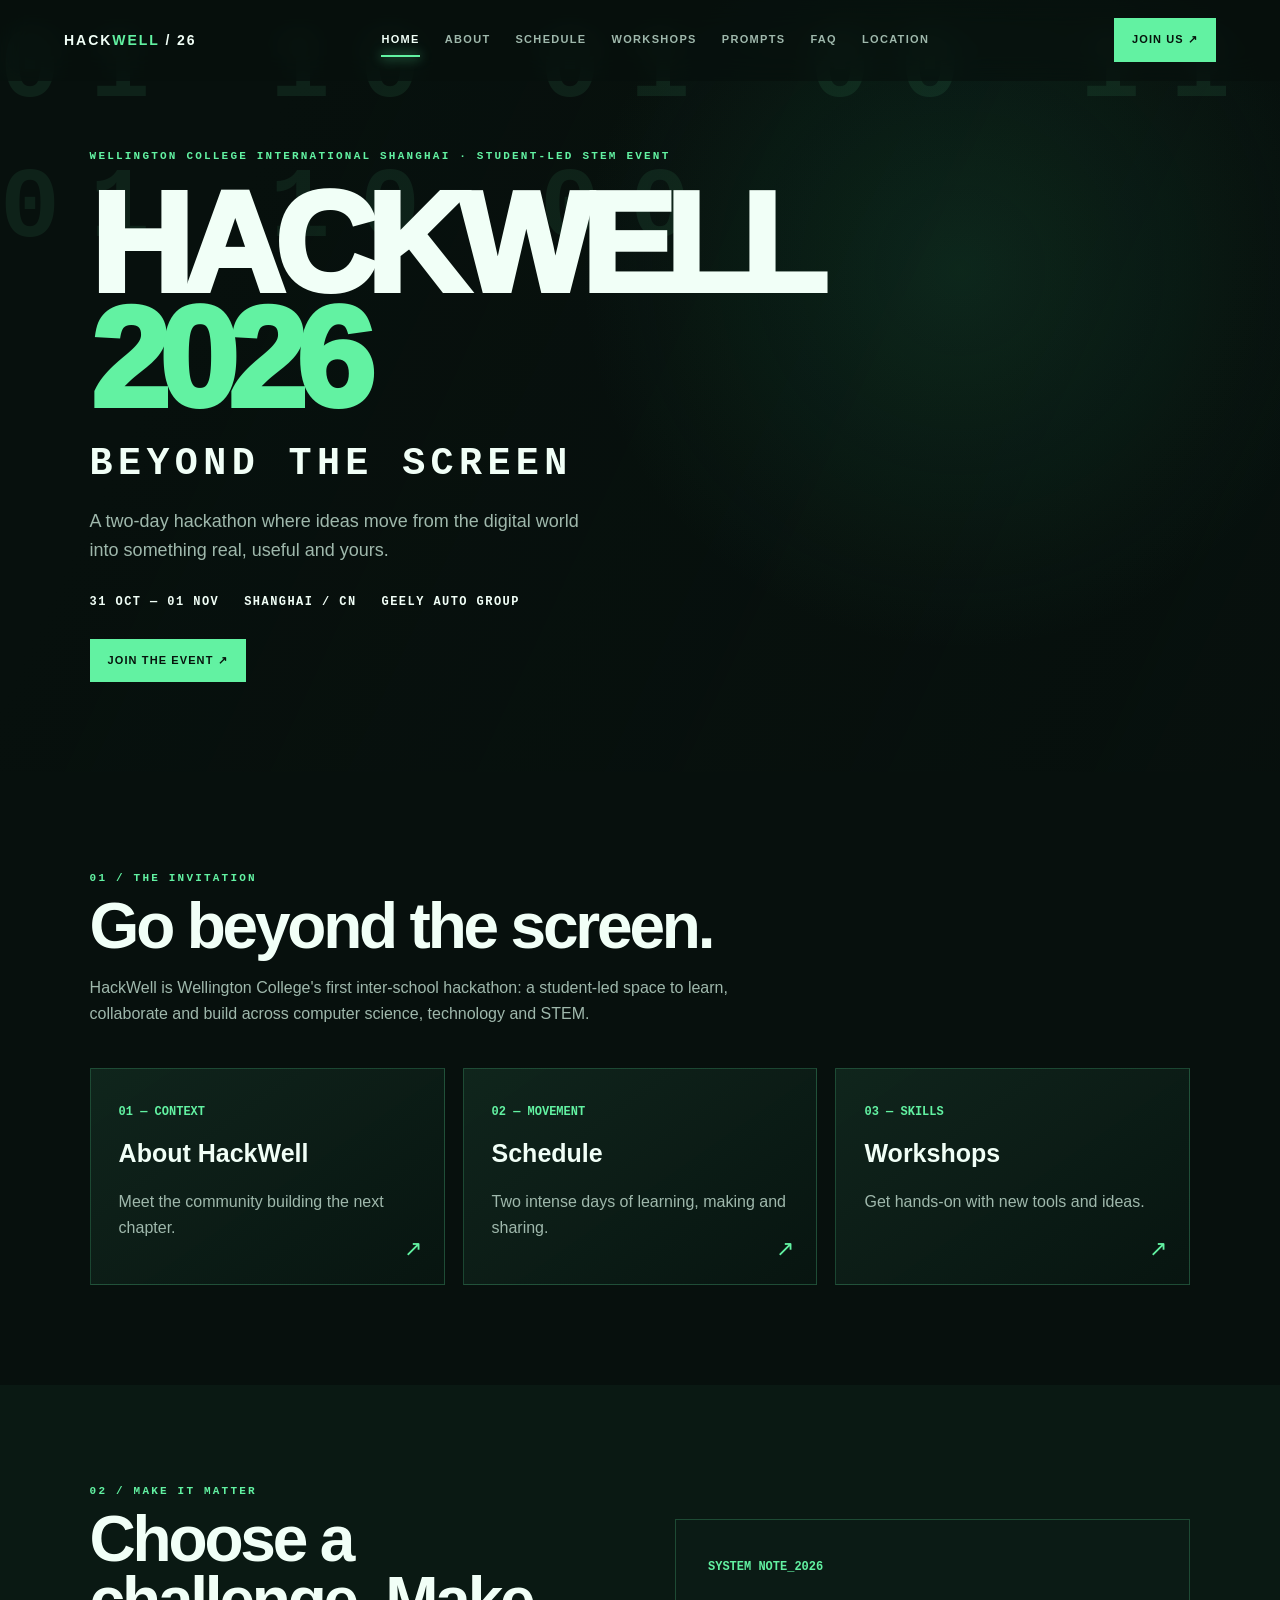
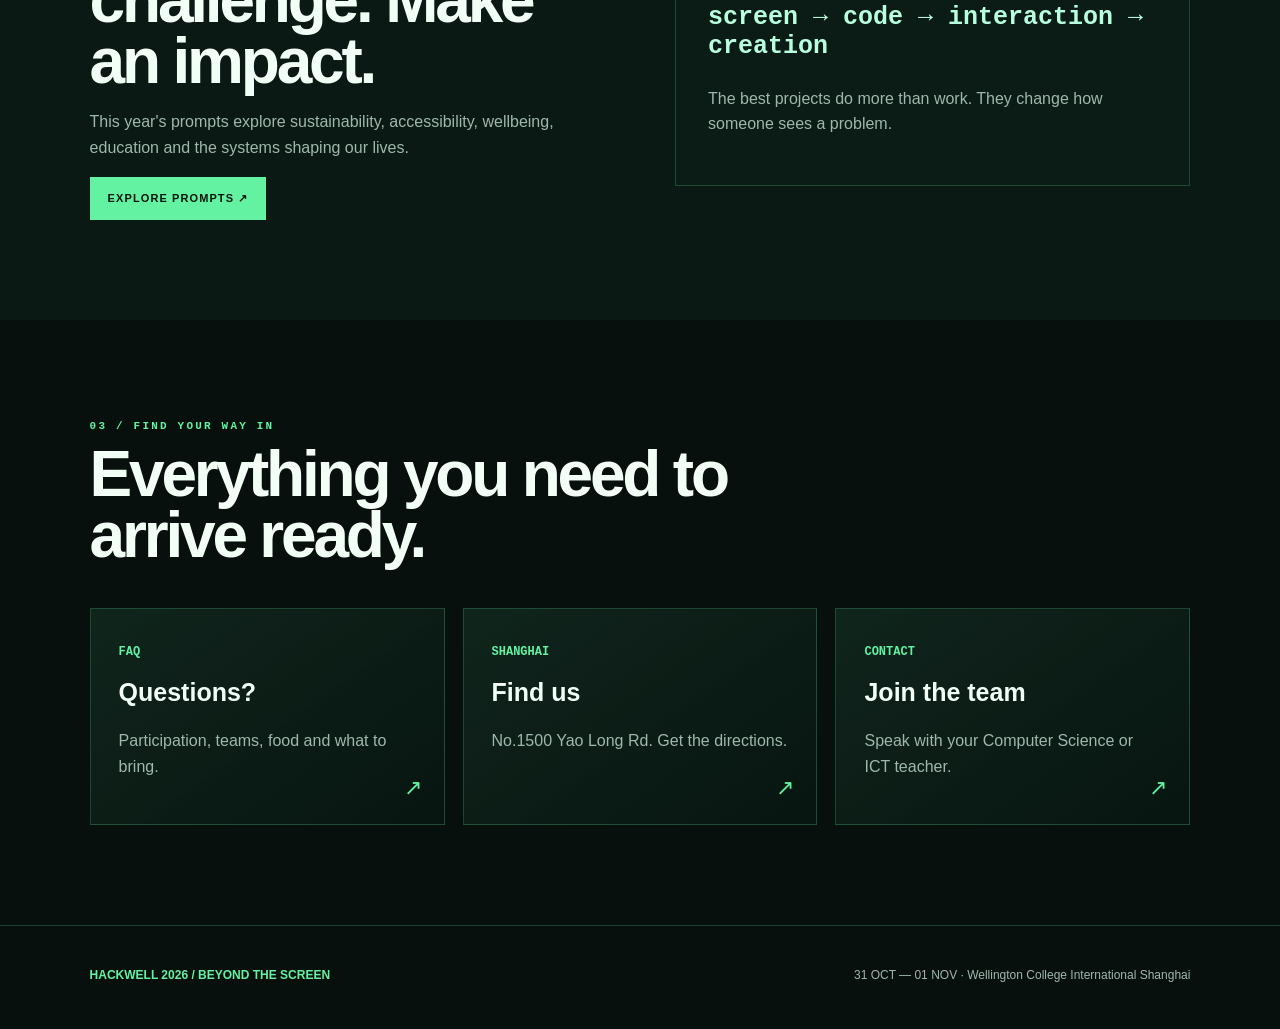
==== index.html @ e631ec97 "Redesign Hackwell 2026 as multi-page event site" ====
<!doctype html><html lang="en"><head><meta charset="utf-8"><meta name="viewport" content="width=device-width,initial-scale=1"><title>Hackwell 2026 — Beyond the Screen</title><link rel="stylesheet" href="css/site.css"></head><body><nav class="site-nav"><a class="brand" href="/">HACK<span>WELL</span> / 26</a><button class="menu-toggle" aria-label="Open navigation" aria-expanded="false">☰</button><div class="nav-links"><a class="active" href="/">HOME</a><a href="/about/">ABOUT</a><a href="/schedule/">SCHEDULE</a><a href="/workshops/">WORKSHOPS</a><a href="/prompts/">PROMPTS</a><a href="/faq/">FAQ</a><a href="/location/">LOCATION</a></div><a class="nav-cta" href="mailto:wellHackteam.wcis@wellingtoncollege.cn">JOIN US ↗</a></nav><main><section class="hero"><div class="hero-content"><div class="eyebrow">Wellington College International Shanghai · Student-led STEM event</div><h1>HACKWELL <span>2026</span></h1><h2>BEYOND THE SCREEN</h2><p>A two-day hackathon where ideas move from the digital world into something real, useful and yours.</p><div class="hero-meta"><span>31 OCT — 01 NOV</span><span>SHANGHAI / CN</span><span>GEELY AUTO GROUP</span></div><a class="button" href="mailto:wellHackteam.wcis@wellingtoncollege.cn">JOIN THE EVENT ↗</a></div></section><section class="section"><div class="section-header"><div class="eyebrow">01 / THE INVITATION</div><h2>Go beyond the screen.</h2><p class="muted">HackWell is Wellington College's first inter-school hackathon: a student-led space to learn, collaborate and build across computer science, technology and STEM.</p></div><div class="grid"><a class="card" href="/about/"><span class="number">01 — CONTEXT</span><h3>About HackWell</h3><p>Meet the community building the next chapter.</p></a><a class="card" href="/schedule/"><span class="number">02 — MOVEMENT</span><h3>Schedule</h3><p>Two intense days of learning, making and sharing.</p></a><a class="card" href="/workshops/"><span class="number">03 — SKILLS</span><h3>Workshops</h3><p>Get hands-on with new tools and ideas.</p></a></div></section><section class="section" style="background:#0a1913"><div class="split"><div><div class="eyebrow">02 / MAKE IT MATTER</div><h2>Choose a challenge. Make an impact.</h2><p class="muted">This year's prompts explore sustainability, accessibility, wellbeing, education and the systems shaping our lives.</p><a class="button" href="/prompts/">EXPLORE PROMPTS ↗</a></div><div class="panel"><span class="number">SYSTEM NOTE_2026</span><p style="font:700 25px monospace;color:var(--mint)">screen → code → interaction → creation</p><p class="muted">The best projects do more than work. They change how someone sees a problem.</p></div></div></section><section class="section"><div class="section-header"><div class="eyebrow">03 / FIND YOUR WAY IN</div><h2>Everything you need to arrive ready.</h2></div><div class="grid"><a class="card" href="/faq/"><span class="number">FAQ</span><h3>Questions?</h3><p>Participation, teams, food and what to bring.</p></a><a class="card" href="/location/"><span class="number">SHANGHAI</span><h3>Find us</h3><p>No.1500 Yao Long Rd. Get the directions.</p></a><a class="card" href="mailto:wellHackteam.wcis@wellingtoncollege.cn"><span class="number">CONTACT</span><h3>Join the team</h3><p>Speak with your Computer Science or ICT teacher.</p></a></div></section></main><footer class="footer"><strong>HACKWELL 2026 / BEYOND THE SCREEN</strong><span>31 OCT — 01 NOV · <a href="https://shanghai.wellingtoncollege.cn/">Wellington College International Shanghai</a></span></footer><script src="script.js"></script></body></html>
---- css/site.css ----
:root{--bg:#07100d;--panel:#0c1c16;--panel2:#10271e;--green:#62f2a2;--mint:#b8ffe0;--muted:#9fb8ac;--line:rgba(98,242,162,.22);--white:#f1fff7}*{box-sizing:border-box}html{scroll-behavior:smooth}body{margin:0;background:var(--bg);color:var(--white);font-family:Inter,Arial,sans-serif;line-height:1.6}a{color:inherit;text-decoration:none}.site-nav{position:fixed;z-index:10;top:0;width:100%;padding:18px 5vw;display:flex;align-items:center;justify-content:space-between;background:rgba(7,16,13,.65);backdrop-filter:blur(14px);border-bottom:1px solid transparent;transition:.3s}.site-nav.scrolled{background:rgba(7,16,13,.94);border-color:var(--line)}.brand{font-weight:900;letter-spacing:.14em;font-size:14px}.brand span{color:var(--green)}.nav-links{display:flex;gap:25px;align-items:center;font-size:11px;letter-spacing:.12em;font-weight:700}.nav-links a{color:var(--muted);position:relative}.nav-links a:after{content:'';position:absolute;left:0;bottom:-8px;width:0;height:2px;background:var(--green);box-shadow:0 0 12px var(--green);transition:.25s}.nav-links a:hover,.nav-links a.active{color:var(--white)}.nav-links a:hover:after,.nav-links a.active:after{width:100%}.nav-cta,.button{display:inline-flex;align-items:center;gap:10px;background:var(--green);color:#06130c;padding:13px 18px;border:0;font-weight:900;letter-spacing:.1em;font-size:11px;cursor:pointer;transition:.25s}.nav-cta:hover,.button:hover{transform:translateY(-3px);box-shadow:0 10px 30px rgba(98,242,162,.25)}.menu-toggle{display:none;background:none;border:0;color:var(--green);font-size:25px}.hero,.page-hero{min-height:78vh;display:flex;align-items:center;padding:150px 7vw 90px;position:relative;overflow:hidden;background:radial-gradient(circle at 75% 35%,rgba(34,128,84,.2),transparent 35%),linear-gradient(115deg,#07100d 20%,rgba(7,16,13,.6)),url('../img/cool2.jpg') center/cover}.hero:before,.page-hero:before{content:'01 10 01 00 11 01 10 00';position:absolute;inset:0;opacity:.08;color:var(--green);font:700 100px/1.4 monospace;letter-spacing:.3em;word-break:break-all;animation:drift 20s linear infinite}@keyframes drift{to{transform:translateY(-120px)}}.hero-content,.page-hero-content{position:relative;max-width:900px}.eyebrow{color:var(--green);font:700 11px monospace;letter-spacing:.2em;text-transform:uppercase}.hero h1,.page-hero h1{font-size:clamp(4rem,11vw,9.5rem);line-height:.82;margin:25px 0;font-weight:950;letter-spacing:-.07em}.hero h1 span,.page-hero h1 span{color:var(--green);display:block}.hero h2{font:700 clamp(1.4rem,3vw,2.8rem)/1.1 monospace;letter-spacing:.14em;margin:0 0 22px}.hero p{max-width:520px;color:var(--muted);font-size:18px}.hero-meta{display:flex;gap:25px;flex-wrap:wrap;margin:30px 0;font:700 12px monospace;letter-spacing:.12em}.section{padding:100px 7vw}.section-header{max-width:700px;margin-bottom:42px}.section h2{font-size:clamp(2.3rem,5vw,5rem);line-height:.95;margin:12px 0 18px;letter-spacing:-.05em}.muted{color:var(--muted)}.grid{display:grid;grid-template-columns:repeat(3,1fr);gap:18px}.card{background:linear-gradient(145deg,rgba(16,39,30,.9),rgba(8,21,16,.95));border:1px solid var(--line);padding:28px;min-height:210px;position:relative;overflow:hidden;transition:.3s}.card:hover{transform:translateY(-6px);border-color:var(--green);box-shadow:0 12px 40px rgba(0,0,0,.3)}.card:after{content:'↗';position:absolute;right:22px;bottom:18px;color:var(--green);font-size:22px}.card h3{margin:10px 0;font-size:25px}.card p{color:var(--muted)}.number{color:var(--green);font:700 12px monospace}.split{display:grid;grid-template-columns:1fr 1fr;gap:70px;align-items:center}.panel{border:1px solid var(--line);background:rgba(12,28,22,.8);padding:32px}.timeline{border-left:1px solid var(--green);padding-left:28px}.event{position:relative;padding:10px 0 25px}.event:before{content:'';position:absolute;left:-35px;top:17px;width:11px;height:11px;border:2px solid var(--green);background:var(--bg);border-radius:50%;box-shadow:0 0 16px var(--green)}.event time{color:var(--green);font:700 12px monospace}.event h3{margin:5px 0}.table-wrap{overflow:auto}.data-table{width:100%;border-collapse:collapse;min-width:650px}.data-table th,.data-table td{text-align:left;padding:15px;border-bottom:1px solid var(--line)}.data-table th{color:var(--green);font:700 11px monospace;letter-spacing:.1em}.accordion{border-top:1px solid var(--line)}details{padding:20px 0;border-bottom:1px solid var(--line)}summary{cursor:pointer;font-weight:800;font-size:18px;display:flex;justify-content:space-between}summary:after{content:'+';color:var(--green);font-size:25px}details[open] summary:after{content:'−'}details p{color:var(--muted);max-width:720px}.footer{padding:40px 7vw;border-top:1px solid var(--line);display:flex;justify-content:space-between;gap:20px;color:var(--muted);font-size:12px}.footer strong{color:var(--green)}@media(max-width:800px){.nav-cta{display:none}.menu-toggle{display:block}.nav-links{display:none;position:absolute;top:67px;left:0;right:0;padding:25px;flex-direction:column;align-items:flex-start;background:rgba(7,16,13,.98);border-bottom:1px solid var(--line)}.nav-links.open{display:flex}.grid,.split{grid-template-columns:1fr;gap:16px}.hero,.page-hero{min-height:85vh;padding:130px 7vw 70px}.hero h1,.page-hero h1{font-size:clamp(4rem,20vw,7rem)}.section{padding:70px 7vw}.footer{flex-direction:column}}
@media(prefers-reduced-motion:reduce){*,*:before,*:after{animation:none!important;transition:none!important;scroll-behavior:auto!important}}
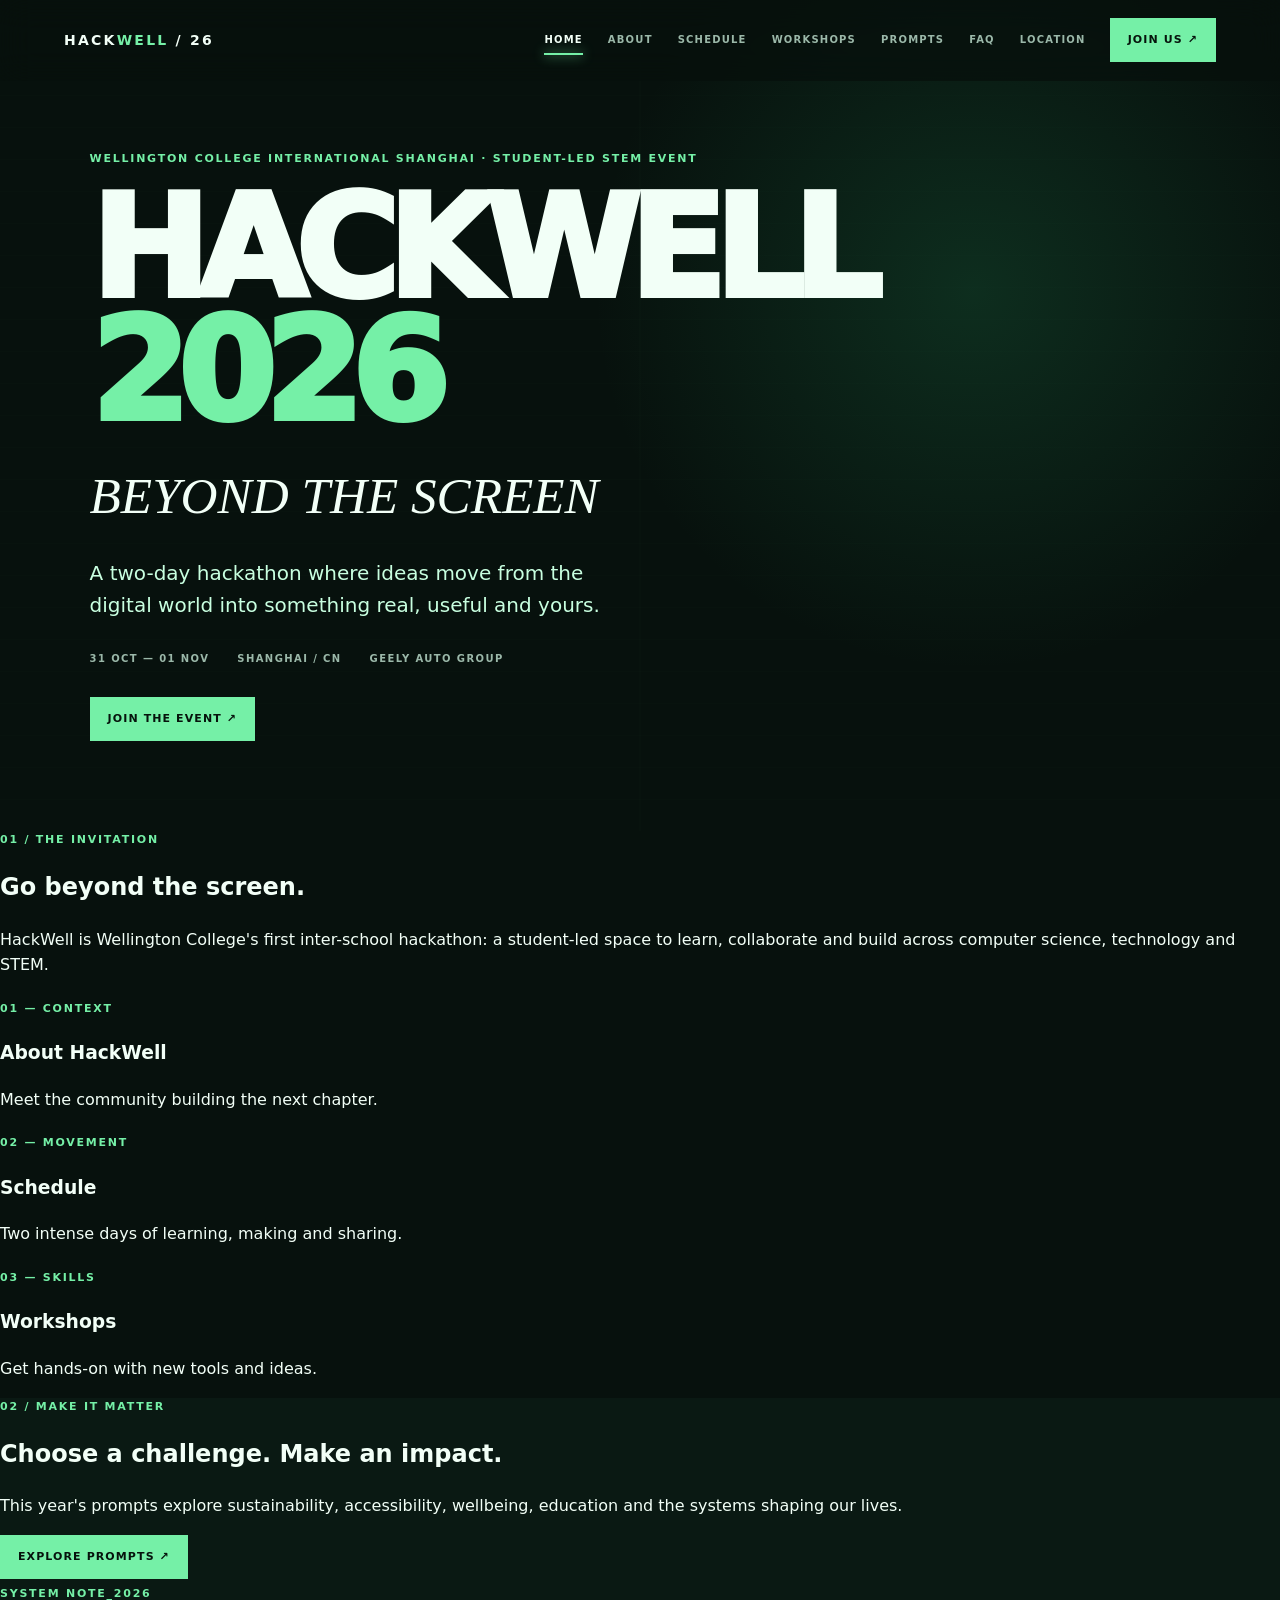
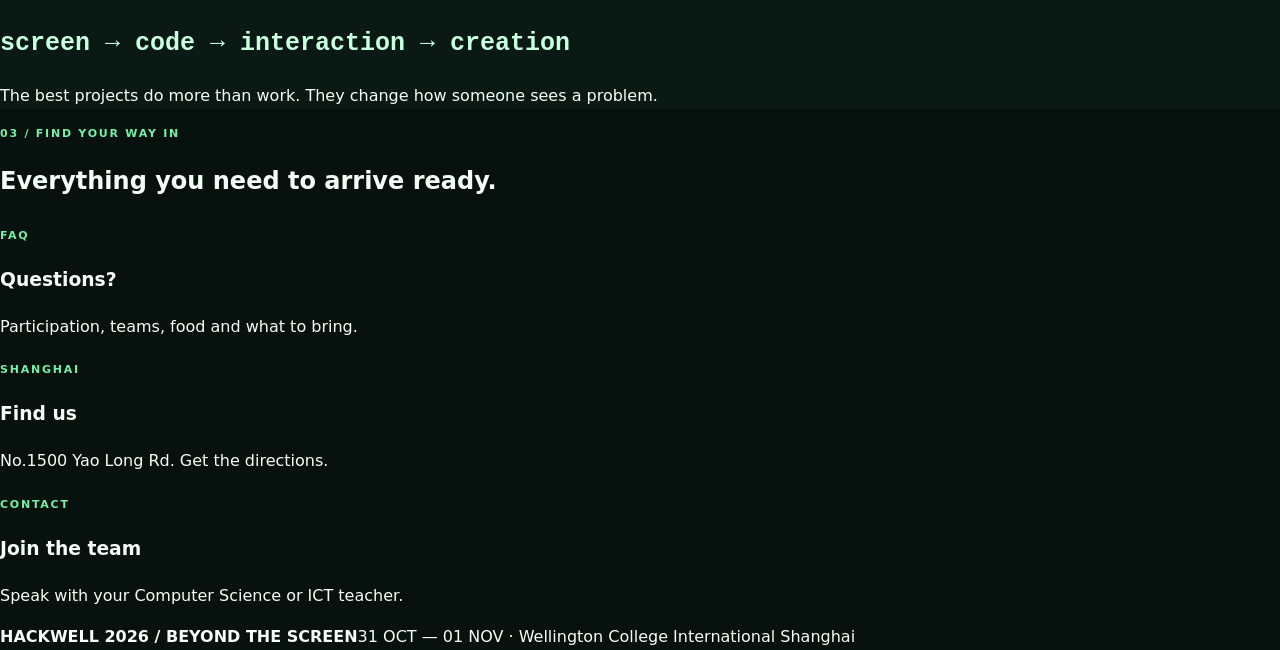
==== commit f866d6e8: "Fix GitHub Pages routes and schedule" ====
--- a/index.html
+++ b/index.html
@@ -1 +1 @@
-<!doctype html><html lang="en"><head><meta charset="utf-8"><meta name="viewport" content="width=device-width,initial-scale=1"><title>Hackwell 2026 — Beyond the Screen</title><link rel="stylesheet" href="css/site.css"></head><body><nav class="site-nav"><a class="brand" href="/">HACK<span>WELL</span> / 26</a><button class="menu-toggle" aria-label="Open navigation" aria-expanded="false">☰</button><div class="nav-links"><a class="active" href="/">HOME</a><a href="/about/">ABOUT</a><a href="/schedule/">SCHEDULE</a><a href="/workshops/">WORKSHOPS</a><a href="/prompts/">PROMPTS</a><a href="/faq/">FAQ</a><a href="/location/">LOCATION</a></div><a class="nav-cta" href="mailto:wellHackteam.wcis@wellingtoncollege.cn">JOIN US ↗</a></nav><main><section class="hero"><div class="hero-content"><div class="eyebrow">Wellington College International Shanghai · Student-led STEM event</div><h1>HACKWELL <span>2026</span></h1><h2>BEYOND THE SCREEN</h2><p>A two-day hackathon where ideas move from the digital world into something real, useful and yours.</p><div class="hero-meta"><span>31 OCT — 01 NOV</span><span>SHANGHAI / CN</span><span>GEELY AUTO GROUP</span></div><a class="button" href="mailto:wellHackteam.wcis@wellingtoncollege.cn">JOIN THE EVENT ↗</a></div></section><section class="section"><div class="section-header"><div class="eyebrow">01 / THE INVITATION</div><h2>Go beyond the screen.</h2><p class="muted">HackWell is Wellington College's first inter-school hackathon: a student-led space to learn, collaborate and build across computer science, technology and STEM.</p></div><div class="grid"><a class="card" href="/about/"><span class="number">01 — CONTEXT</span><h3>About HackWell</h3><p>Meet the community building the next chapter.</p></a><a class="card" href="/schedule/"><span class="number">02 — MOVEMENT</span><h3>Schedule</h3><p>Two intense days of learning, making and sharing.</p></a><a class="card" href="/workshops/"><span class="number">03 — SKILLS</span><h3>Workshops</h3><p>Get hands-on with new tools and ideas.</p></a></div></section><section class="section" style="background:#0a1913"><div class="split"><div><div class="eyebrow">02 / MAKE IT MATTER</div><h2>Choose a challenge. Make an impact.</h2><p class="muted">This year's prompts explore sustainability, accessibility, wellbeing, education and the systems shaping our lives.</p><a class="button" href="/prompts/">EXPLORE PROMPTS ↗</a></div><div class="panel"><span class="number">SYSTEM NOTE_2026</span><p style="font:700 25px monospace;color:var(--mint)">screen → code → interaction → creation</p><p class="muted">The best projects do more than work. They change how someone sees a problem.</p></div></div></section><section class="section"><div class="section-header"><div class="eyebrow">03 / FIND YOUR WAY IN</div><h2>Everything you need to arrive ready.</h2></div><div class="grid"><a class="card" href="/faq/"><span class="number">FAQ</span><h3>Questions?</h3><p>Participation, teams, food and what to bring.</p></a><a class="card" href="/location/"><span class="number">SHANGHAI</span><h3>Find us</h3><p>No.1500 Yao Long Rd. Get the directions.</p></a><a class="card" href="mailto:wellHackteam.wcis@wellingtoncollege.cn"><span class="number">CONTACT</span><h3>Join the team</h3><p>Speak with your Computer Science or ICT teacher.</p></a></div></section></main><footer class="footer"><strong>HACKWELL 2026 / BEYOND THE SCREEN</strong><span>31 OCT — 01 NOV · <a href="https://shanghai.wellingtoncollege.cn/">Wellington College International Shanghai</a></span></footer><script src="script.js"></script></body></html>
+<!doctype html><html lang="en"><head><meta charset="utf-8"><meta name="viewport" content="width=device-width,initial-scale=1"><title>Hackwell 2026 — Beyond the Screen</title><link rel="stylesheet" href="css/site.css"><script src="script.js" defer></script></head><body><nav class="site-nav"><a class="brand" href="./">HACK<span>WELL</span> / 26</a><button class="menu-toggle" aria-label="Open navigation" aria-expanded="false">☰</button><div class="nav-links"><a class="active" href="./">HOME</a><a href="/about/">ABOUT</a><a href="/schedule/">SCHEDULE</a><a href="/workshops/">WORKSHOPS</a><a href="/prompts/">PROMPTS</a><a href="/faq/">FAQ</a><a href="/location/">LOCATION</a></div><a class="nav-cta" href="mailto:wellHackteam.wcis@wellingtoncollege.cn">JOIN US ↗</a></nav><main><section class="hero"><div class="hero-content"><div class="eyebrow">Wellington College International Shanghai · Student-led STEM event</div><h1>HACKWELL <span>2026</span></h1><h2>BEYOND THE SCREEN</h2><p>A two-day hackathon where ideas move from the digital world into something real, useful and yours.</p><div class="hero-meta"><span>31 OCT — 01 NOV</span><span>SHANGHAI / CN</span><span>GEELY AUTO GROUP</span></div><a class="button" href="mailto:wellHackteam.wcis@wellingtoncollege.cn">JOIN THE EVENT ↗</a></div></section><section class="section"><div class="section-header"><div class="eyebrow">01 / THE INVITATION</div><h2>Go beyond the screen.</h2><p class="muted">HackWell is Wellington College's first inter-school hackathon: a student-led space to learn, collaborate and build across computer science, technology and STEM.</p></div><div class="grid"><a class="card" href="/about/"><span class="number">01 — CONTEXT</span><h3>About HackWell</h3><p>Meet the community building the next chapter.</p></a><a class="card" href="/schedule/"><span class="number">02 — MOVEMENT</span><h3>Schedule</h3><p>Two intense days of learning, making and sharing.</p></a><a class="card" href="/workshops/"><span class="number">03 — SKILLS</span><h3>Workshops</h3><p>Get hands-on with new tools and ideas.</p></a></div></section><section class="section" style="background:#0a1913"><div class="split"><div><div class="eyebrow">02 / MAKE IT MATTER</div><h2>Choose a challenge. Make an impact.</h2><p class="muted">This year's prompts explore sustainability, accessibility, wellbeing, education and the systems shaping our lives.</p><a class="button" href="/prompts/">EXPLORE PROMPTS ↗</a></div><div class="panel"><span class="number">SYSTEM NOTE_2026</span><p style="font:700 25px monospace;color:var(--mint)">screen → code → interaction → creation</p><p class="muted">The best projects do more than work. They change how someone sees a problem.</p></div></div></section><section class="section"><div class="section-header"><div class="eyebrow">03 / FIND YOUR WAY IN</div><h2>Everything you need to arrive ready.</h2></div><div class="grid"><a class="card" href="/faq/"><span class="number">FAQ</span><h3>Questions?</h3><p>Participation, teams, food and what to bring.</p></a><a class="card" href="/location/"><span class="number">SHANGHAI</span><h3>Find us</h3><p>No.1500 Yao Long Rd. Get the directions.</p></a><a class="card" href="mailto:wellHackteam.wcis@wellingtoncollege.cn"><span class="number">CONTACT</span><h3>Join the team</h3><p>Speak with your Computer Science or ICT teacher.</p></a></div></section></main><footer class="footer"><strong>HACKWELL 2026 / BEYOND THE SCREEN</strong><span>31 OCT — 01 NOV · <a href="https://shanghai.wellingtoncollege.cn/">Wellington College International Shanghai</a></span></footer><script src="script.js"></script></body></html>
--- a/css/site.css
+++ b/css/site.css
@@ -1,2 +1 @@
-:root{--bg:#07100d;--panel:#0c1c16;--panel2:#10271e;--green:#62f2a2;--mint:#b8ffe0;--muted:#9fb8ac;--line:rgba(98,242,162,.22);--white:#f1fff7}*{box-sizing:border-box}html{scroll-behavior:smooth}body{margin:0;background:var(--bg);color:var(--white);font-family:Inter,Arial,sans-serif;line-height:1.6}a{color:inherit;text-decoration:none}.site-nav{position:fixed;z-index:10;top:0;width:100%;padding:18px 5vw;display:flex;align-items:center;justify-content:space-between;background:rgba(7,16,13,.65);backdrop-filter:blur(14px);border-bottom:1px solid transparent;transition:.3s}.site-nav.scrolled{background:rgba(7,16,13,.94);border-color:var(--line)}.brand{font-weight:900;letter-spacing:.14em;font-size:14px}.brand span{color:var(--green)}.nav-links{display:flex;gap:25px;align-items:center;font-size:11px;letter-spacing:.12em;font-weight:700}.nav-links a{color:var(--muted);position:relative}.nav-links a:after{content:'';position:absolute;left:0;bottom:-8px;width:0;height:2px;background:var(--green);box-shadow:0 0 12px var(--green);transition:.25s}.nav-links a:hover,.nav-links a.active{color:var(--white)}.nav-links a:hover:after,.nav-links a.active:after{width:100%}.nav-cta,.button{display:inline-flex;align-items:center;gap:10px;background:var(--green);color:#06130c;padding:13px 18px;border:0;font-weight:900;letter-spacing:.1em;font-size:11px;cursor:pointer;transition:.25s}.nav-cta:hover,.button:hover{transform:translateY(-3px);box-shadow:0 10px 30px rgba(98,242,162,.25)}.menu-toggle{display:none;background:none;border:0;color:var(--green);font-size:25px}.hero,.page-hero{min-height:78vh;display:flex;align-items:center;padding:150px 7vw 90px;position:relative;overflow:hidden;background:radial-gradient(circle at 75% 35%,rgba(34,128,84,.2),transparent 35%),linear-gradient(115deg,#07100d 20%,rgba(7,16,13,.6)),url('../img/cool2.jpg') center/cover}.hero:before,.page-hero:before{content:'01 10 01 00 11 01 10 00';position:absolute;inset:0;opacity:.08;color:var(--green);font:700 100px/1.4 monospace;letter-spacing:.3em;word-break:break-all;animation:drift 20s linear infinite}@keyframes drift{to{transform:translateY(-120px)}}.hero-content,.page-hero-content{position:relative;max-width:900px}.eyebrow{color:var(--green);font:700 11px monospace;letter-spacing:.2em;text-transform:uppercase}.hero h1,.page-hero h1{font-size:clamp(4rem,11vw,9.5rem);line-height:.82;margin:25px 0;font-weight:950;letter-spacing:-.07em}.hero h1 span,.page-hero h1 span{color:var(--green);display:block}.hero h2{font:700 clamp(1.4rem,3vw,2.8rem)/1.1 monospace;letter-spacing:.14em;margin:0 0 22px}.hero p{max-width:520px;color:var(--muted);font-size:18px}.hero-meta{display:flex;gap:25px;flex-wrap:wrap;margin:30px 0;font:700 12px monospace;letter-spacing:.12em}.section{padding:100px 7vw}.section-header{max-width:700px;margin-bottom:42px}.section h2{font-size:clamp(2.3rem,5vw,5rem);line-height:.95;margin:12px 0 18px;letter-spacing:-.05em}.muted{color:var(--muted)}.grid{display:grid;grid-template-columns:repeat(3,1fr);gap:18px}.card{background:linear-gradient(145deg,rgba(16,39,30,.9),rgba(8,21,16,.95));border:1px solid var(--line);padding:28px;min-height:210px;position:relative;overflow:hidden;transition:.3s}.card:hover{transform:translateY(-6px);border-color:var(--green);box-shadow:0 12px 40px rgba(0,0,0,.3)}.card:after{content:'↗';position:absolute;right:22px;bottom:18px;color:var(--green);font-size:22px}.card h3{margin:10px 0;font-size:25px}.card p{color:var(--muted)}.number{color:var(--green);font:700 12px monospace}.split{display:grid;grid-template-columns:1fr 1fr;gap:70px;align-items:center}.panel{border:1px solid var(--line);background:rgba(12,28,22,.8);padding:32px}.timeline{border-left:1px solid var(--green);padding-left:28px}.event{position:relative;padding:10px 0 25px}.event:before{content:'';position:absolute;left:-35px;top:17px;width:11px;height:11px;border:2px solid var(--green);background:var(--bg);border-radius:50%;box-shadow:0 0 16px var(--green)}.event time{color:var(--green);font:700 12px monospace}.event h3{margin:5px 0}.table-wrap{overflow:auto}.data-table{width:100%;border-collapse:collapse;min-width:650px}.data-table th,.data-table td{text-align:left;padding:15px;border-bottom:1px solid var(--line)}.data-table th{color:var(--green);font:700 11px monospace;letter-spacing:.1em}.accordion{border-top:1px solid var(--line)}details{padding:20px 0;border-bottom:1px solid var(--line)}summary{cursor:pointer;font-weight:800;font-size:18px;display:flex;justify-content:space-between}summary:after{content:'+';color:var(--green);font-size:25px}details[open] summary:after{content:'−'}details p{color:var(--muted);max-width:720px}.footer{padding:40px 7vw;border-top:1px solid var(--line);display:flex;justify-content:space-between;gap:20px;color:var(--muted);font-size:12px}.footer strong{color:var(--green)}@media(max-width:800px){.nav-cta{display:none}.menu-toggle{display:block}.nav-links{display:none;position:absolute;top:67px;left:0;right:0;padding:25px;flex-direction:column;align-items:flex-start;background:rgba(7,16,13,.98);border-bottom:1px solid var(--line)}.nav-links.open{display:flex}.grid,.split{grid-template-columns:1fr;gap:16px}.hero,.page-hero{min-height:85vh;padding:130px 7vw 70px}.hero h1,.page-hero h1{font-size:clamp(4rem,20vw,7rem)}.section{padding:70px 7vw}.footer{flex-direction:column}}
-@media(prefers-reduced-motion:reduce){*,*:before,*:after{animation:none!important;transition:none!important;scroll-behavior:auto!important}}
+:root{--bg:#07110d;--panel:#0d2118;--panel-2:#112c20;--green:#75f0a7;--mint:#c8ffe0;--muted:#9bb8a9;--line:rgba(117,240,167,.22);--white:#f2fff7;--serif:Georgia,'Times New Roman',serif;--sans:Inter,ui-sans-serif,system-ui,-apple-system,BlinkMacSystemFont,'Segoe UI',sans-serif}*{box-sizing:border-box}html{scroll-behavior:smooth}body{margin:0;background:var(--bg);color:var(--white);font-family:var(--sans);line-height:1.6}a{color:inherit;text-decoration:none}.site-nav{position:fixed;z-index:20;inset:0 0 auto;display:flex;align-items:center;gap:24px;padding:18px 5vw;background:rgba(7,17,13,.76);backdrop-filter:blur(16px);border-bottom:1px solid transparent;transition:.3s}.site-nav.scrolled{background:rgba(7,17,13,.96);border-color:var(--line)}.brand{margin-right:auto;font-size:14px;font-weight:900;letter-spacing:.16em;white-space:nowrap}.brand span,.hero h1 span,.page-hero h1 span{color:var(--green)}.nav-links{display:flex;align-items:center;gap:clamp(12px,2vw,25px);font-size:10px;font-weight:800;letter-spacing:.12em}.nav-links a{position:relative;color:var(--muted);padding:8px 0}.nav-links a:after{content:'';position:absolute;left:0;bottom:1px;width:0;height:2px;background:var(--green);box-shadow:0 0 12px var(--green);transition:.25s}.nav-links a:hover,.nav-links a.active{color:var(--white)}.nav-links a:hover:after,.nav-links a.active:after{width:100%}.nav-cta,.button{display:inline-flex;align-items:center;justify-content:center;gap:10px;background:var(--green);color:#06130c;padding:13px 18px;border:0;font-weight:900;letter-spacing:.1em;font-size:11px;cursor:pointer;transition:.25s}.nav-cta:hover,.button:hover{transform:translateY(-3px);box-shadow:0 10px 30px rgba(117,240,167,.25)}.menu-toggle{display:none;background:none;border:0;color:var(--green);font-size:25px;line-height:1}.hero,.page-hero{position:relative;display:flex;align-items:center;min-height:78vh;overflow:hidden;padding:150px 7vw 90px;background:radial-gradient(circle at 76% 35%,rgba(37,148,92,.22),transparent 34%),linear-gradient(115deg,#07110d 18%,rgba(7,17,13,.65)),url('../img/cool2.jpg') center/cover}.hero{min-height:92vh}.hero:before,.page-hero:before{content:'';position:absolute;inset:0;opacity:.1;background:repeating-linear-gradient(0deg,transparent 0 31px,rgba(117,240,167,.18) 32px),linear-gradient(90deg,transparent 49.9%,rgba(117,240,167,.16) 50%,transparent 50.1%);pointer-events:none}.hero-content,.page-hero-content{position:relative;z-index:1;max-width:920px}.eyebrow,.number,time{color:var(--green);font-size:11px;font-weight:800;letter-spacing:.16em;text-transform:uppercase}.hero h1,.page-hero h1{margin:20px 0 0;font-size:clamp(4rem,11vw,10rem);line-height:.88;letter-spacing:-.08em;font-weight:950}.hero h2{margin:20px 0;font-family:var(--serif);font-size:clamp(1.8rem,4vw,4rem);font-weight:400;font-style:italic}.page-hero h1{font-size:clamp(3.5rem,8vw,8rem)}.hero p{max-width:560px;color:var(--mint);font-size:clamp(1rem,1.7vw,1.25rem)}.hero-meta{display:flex;flex-wrap:wrap;gap:12px 28px;margin:30px 0;color:var(--muted);font-size:10px;font-weight:800;letter-spacing:.14em}.code-stream{position:absolute;right:5vw;bottom:8%;width:min(40vw,520px);height:280px;overflow:hidden;color:var(--green);opacity:.52;font:12px/1.8 ui-monospace,SFMono-Regular,Menlo,monospace;mask-image:linear-gradient(transparent,#000 18%,#000 82%,transparent)}.code-stream span{display:block;animation:code-roll 13s linear infinite}.code-stream span:nth-child(2){animation-delay:-6s;opacity:.45}@keyframes code-roll{from{transform:translateY(280px)}to{transform:translateY(-100%)}.section{padding:110px 7vw}.section-header{max-width:700px;margin-bottom:50px}.section h2{max-width:700px;margin:14px 0 22px;font-family:var(--serif);font-size:clamp(2.4rem,5vw,5.2rem);font-weight:400;line-height:1}.muted{color:var(--muted)}.grid{display:grid;grid-template-columns:repeat(3,1fr);gap:18px}.card{display:block;min-height:220px;padding:28px;background:linear-gradient(145deg,var(--panel),rgba(13,33,24,.45));border:1px solid var(--line);transition:.35s}.card:hover{transform:translateY(-8px);border-color:var(--green);background:var(--panel-2)}.card h3{margin:48px 0 10px;font-size:1.4rem}.card p{margin:0;color:var(--muted)}.split{display:grid;grid-template-columns:minmax(220px,.8fr) minmax(0,1.2fr);gap:8vw;max-width:1180px;margin:0 auto}.timeline{border-left:1px solid var(--line);padding-left:30px}.event{position:relative;padding:0 0 34px}.event:before{content:'';position:absolute;left:-36px;top:6px;width:10px;height:10px;border:2px solid var(--green);background:var(--bg);border-radius:50%;box-shadow:0 0 16px var(--green)}.event h3{margin:7px 0 3px;font-size:1.25rem}.event p{margin:0}.site-footer{padding:40px 7vw;border-top:1px solid var(--line);color:var(--muted);font-size:12px}.reveal{opacity:0;transform:translateY(18px);transition:.7s}.reveal.visible{opacity:1;transform:none}@media(max-width:900px){.nav-cta{display:none}.menu-toggle{display:block;order:3}.nav-links{position:absolute;top:68px;left:0;right:0;display:none;flex-direction:column;align-items:stretch;gap:0;padding:10px 5vw 18px;background:rgba(7,17,13,.98);border-bottom:1px solid var(--line)}.nav-links.open{display:flex}.nav-links a{padding:12px 0}.grid{grid-template-columns:1fr 1fr}.split{gap:40px}}@media(max-width:600px){.site-nav{padding:16px 5vw}.hero,.page-hero{min-height:78vh;padding:130px 7vw 70px}.hero h1,.page-hero h1{font-size:clamp(3.2rem,16vw,5rem)}.code-stream{left:7vw;right:7vw;width:auto;bottom:5%;height:180px;font-size:10px;opacity:.28}.section{padding:72px 7vw}.grid,.split{grid-template-columns:1fr}.card{min-height:180px}.card h3{margin-top:32px}.timeline{padding-left:25px}.event:before{left:-31px}}@media(prefers-reduced-motion:reduce){*,*:before,*:after{animation:none!important;transition:none!important;scroll-behavior:auto!important}.reveal{opacity:1;transform:none}}
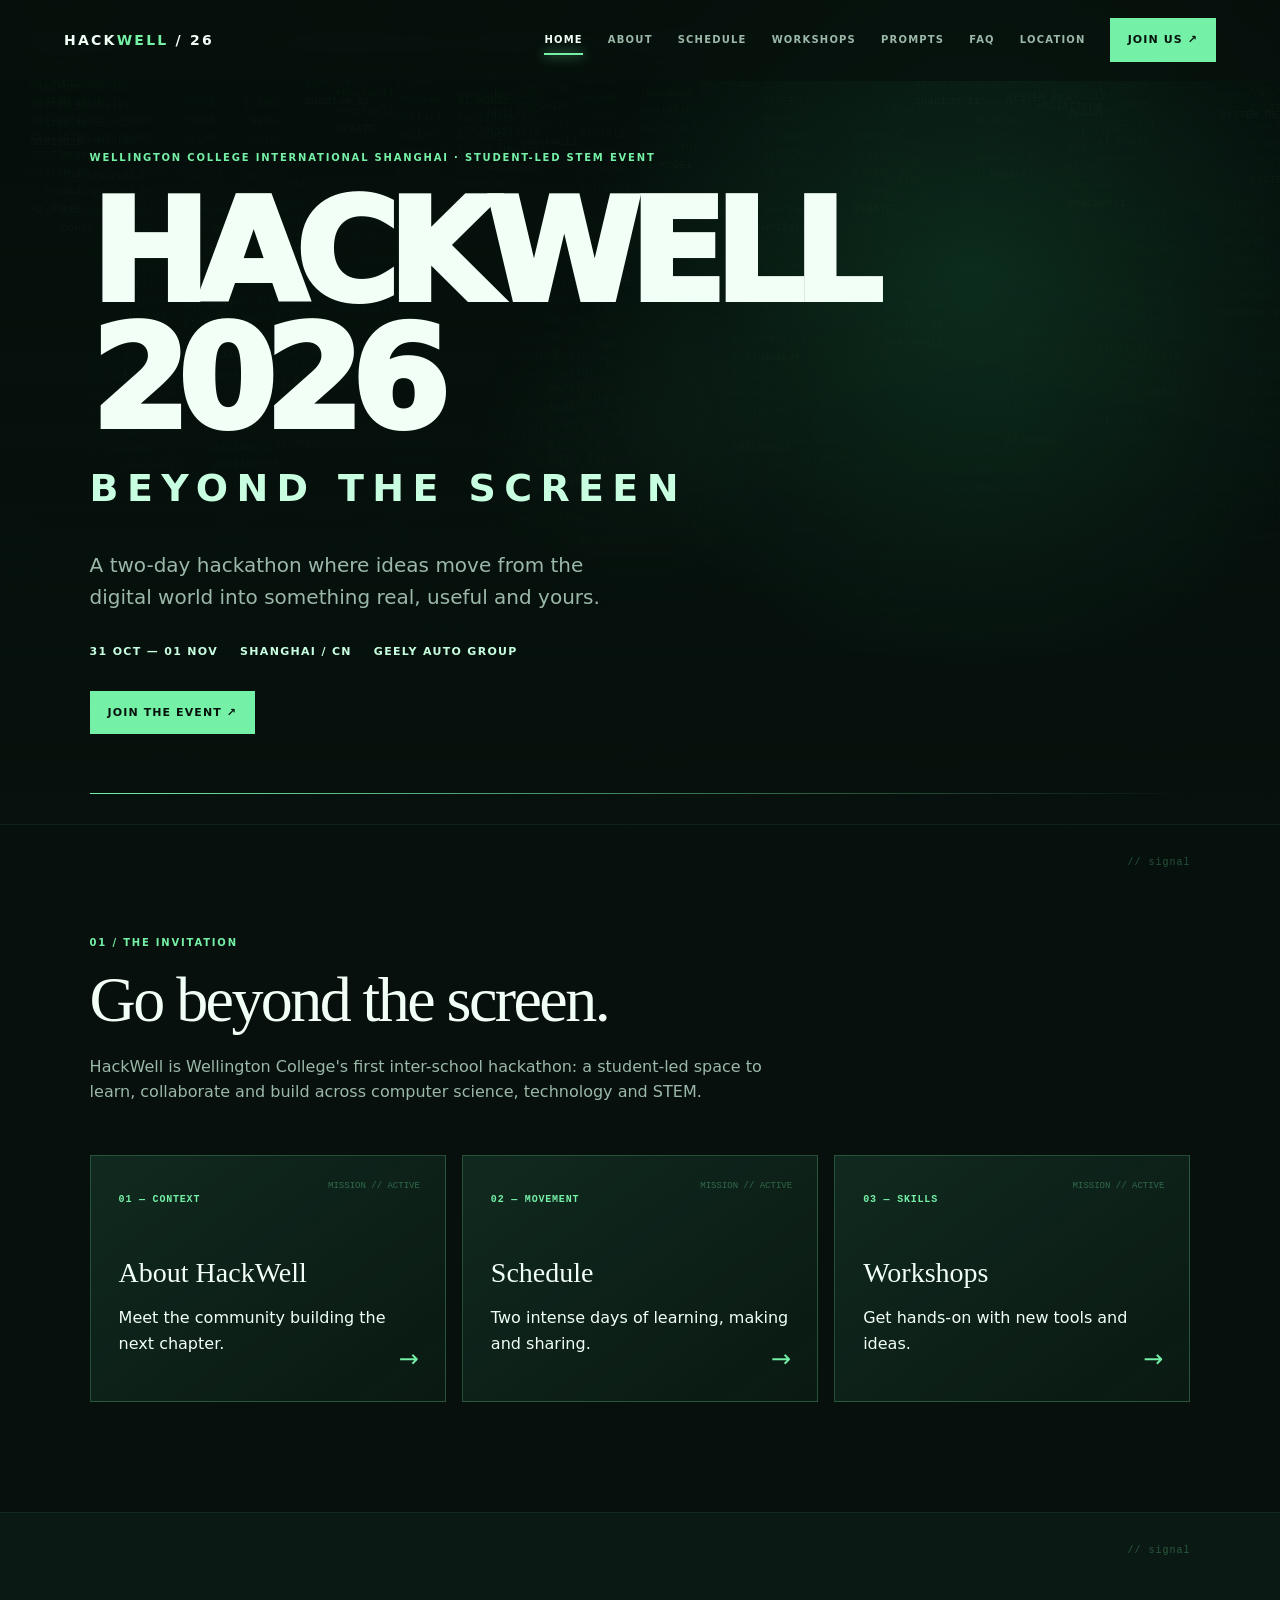
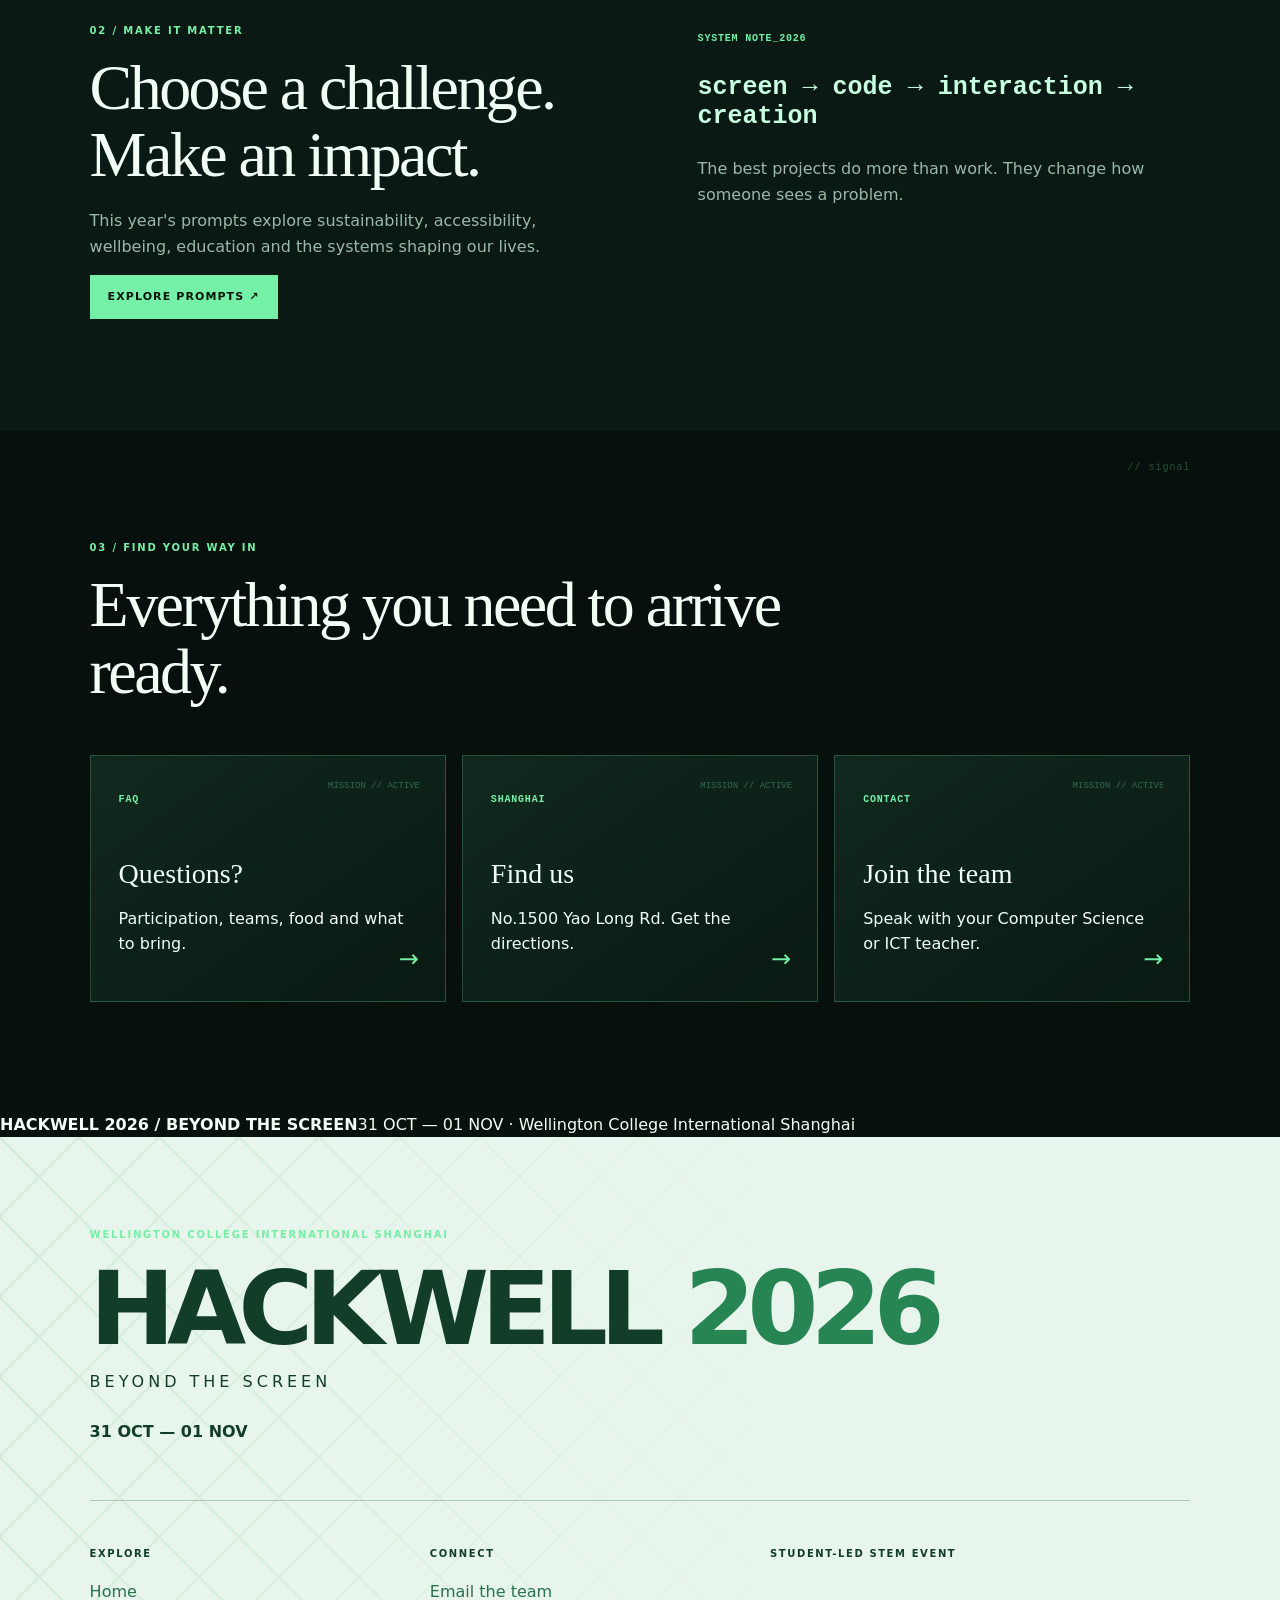
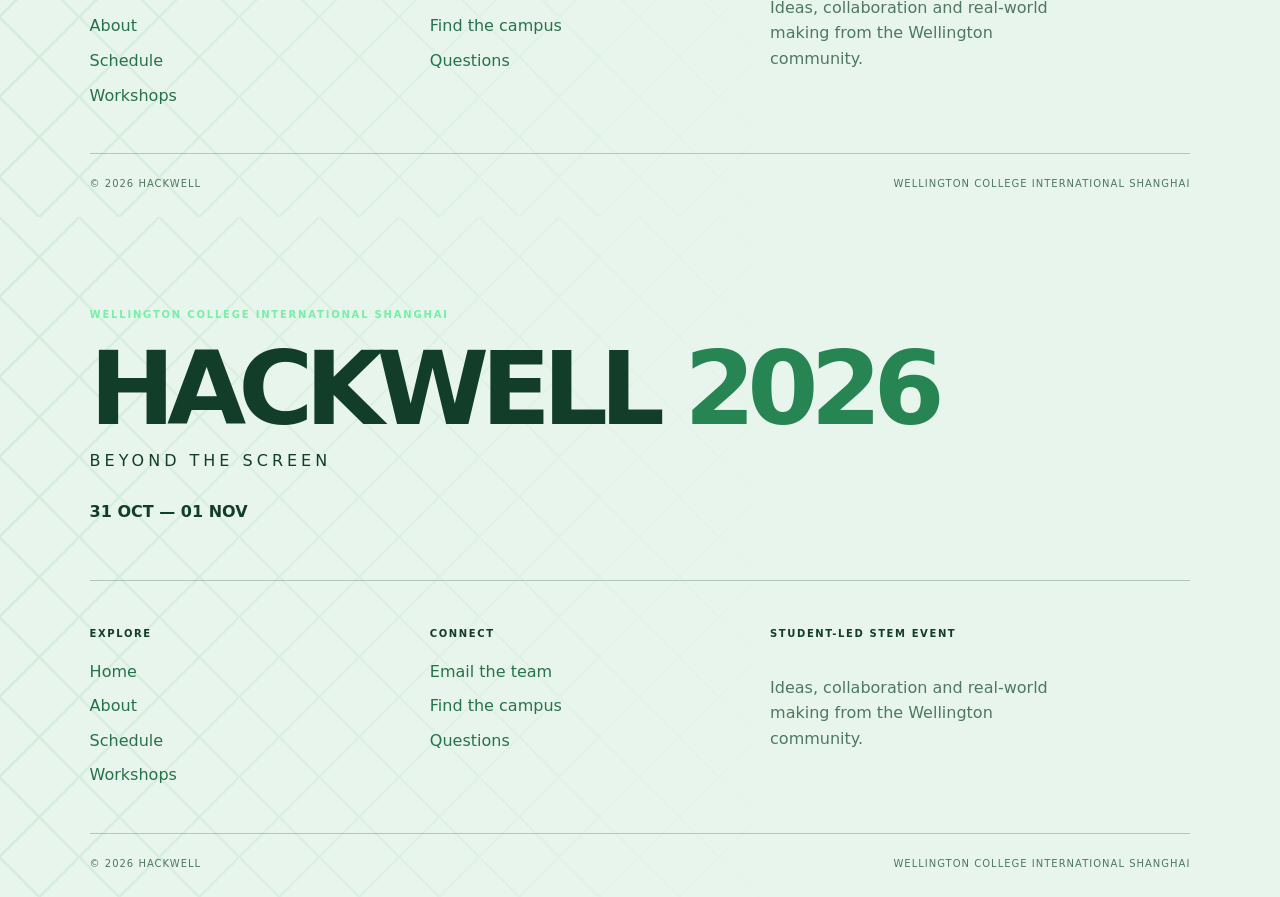
==== commit 8faaab66: "Create cinematic Hackwell interaction system" ====
--- a/index.html
+++ b/index.html
@@ -1 +1 @@
-<!doctype html><html lang="en"><head><meta charset="utf-8"><meta name="viewport" content="width=device-width,initial-scale=1"><title>Hackwell 2026 — Beyond the Screen</title><link rel="stylesheet" href="css/site.css"><script src="script.js" defer></script></head><body><nav class="site-nav"><a class="brand" href="./">HACK<span>WELL</span> / 26</a><button class="menu-toggle" aria-label="Open navigation" aria-expanded="false">☰</button><div class="nav-links"><a class="active" href="./">HOME</a><a href="/about/">ABOUT</a><a href="/schedule/">SCHEDULE</a><a href="/workshops/">WORKSHOPS</a><a href="/prompts/">PROMPTS</a><a href="/faq/">FAQ</a><a href="/location/">LOCATION</a></div><a class="nav-cta" href="mailto:wellHackteam.wcis@wellingtoncollege.cn">JOIN US ↗</a></nav><main><section class="hero"><div class="hero-content"><div class="eyebrow">Wellington College International Shanghai · Student-led STEM event</div><h1>HACKWELL <span>2026</span></h1><h2>BEYOND THE SCREEN</h2><p>A two-day hackathon where ideas move from the digital world into something real, useful and yours.</p><div class="hero-meta"><span>31 OCT — 01 NOV</span><span>SHANGHAI / CN</span><span>GEELY AUTO GROUP</span></div><a class="button" href="mailto:wellHackteam.wcis@wellingtoncollege.cn">JOIN THE EVENT ↗</a></div></section><section class="section"><div class="section-header"><div class="eyebrow">01 / THE INVITATION</div><h2>Go beyond the screen.</h2><p class="muted">HackWell is Wellington College's first inter-school hackathon: a student-led space to learn, collaborate and build across computer science, technology and STEM.</p></div><div class="grid"><a class="card" href="/about/"><span class="number">01 — CONTEXT</span><h3>About HackWell</h3><p>Meet the community building the next chapter.</p></a><a class="card" href="/schedule/"><span class="number">02 — MOVEMENT</span><h3>Schedule</h3><p>Two intense days of learning, making and sharing.</p></a><a class="card" href="/workshops/"><span class="number">03 — SKILLS</span><h3>Workshops</h3><p>Get hands-on with new tools and ideas.</p></a></div></section><section class="section" style="background:#0a1913"><div class="split"><div><div class="eyebrow">02 / MAKE IT MATTER</div><h2>Choose a challenge. Make an impact.</h2><p class="muted">This year's prompts explore sustainability, accessibility, wellbeing, education and the systems shaping our lives.</p><a class="button" href="/prompts/">EXPLORE PROMPTS ↗</a></div><div class="panel"><span class="number">SYSTEM NOTE_2026</span><p style="font:700 25px monospace;color:var(--mint)">screen → code → interaction → creation</p><p class="muted">The best projects do more than work. They change how someone sees a problem.</p></div></div></section><section class="section"><div class="section-header"><div class="eyebrow">03 / FIND YOUR WAY IN</div><h2>Everything you need to arrive ready.</h2></div><div class="grid"><a class="card" href="/faq/"><span class="number">FAQ</span><h3>Questions?</h3><p>Participation, teams, food and what to bring.</p></a><a class="card" href="/location/"><span class="number">SHANGHAI</span><h3>Find us</h3><p>No.1500 Yao Long Rd. Get the directions.</p></a><a class="card" href="mailto:wellHackteam.wcis@wellingtoncollege.cn"><span class="number">CONTACT</span><h3>Join the team</h3><p>Speak with your Computer Science or ICT teacher.</p></a></div></section></main><footer class="footer"><strong>HACKWELL 2026 / BEYOND THE SCREEN</strong><span>31 OCT — 01 NOV · <a href="https://shanghai.wellingtoncollege.cn/">Wellington College International Shanghai</a></span></footer><script src="script.js"></script></body></html>
+<!doctype html><html lang="en"><head><meta charset="utf-8"><meta name="viewport" content="width=device-width,initial-scale=1"><title>Hackwell 2026 — Beyond the Screen</title><link rel="stylesheet" href="css/site.css"><script src="script.js" defer></script></head><body><nav class="site-nav"><a class="brand" href="./">HACK<span>WELL</span> / 26</a><button class="menu-toggle" aria-label="Open navigation" aria-expanded="false">☰</button><div class="nav-links"><a class="active" href="./">HOME</a><a href="/about/">ABOUT</a><a href="/schedule/">SCHEDULE</a><a href="/workshops/">WORKSHOPS</a><a href="/prompts/">PROMPTS</a><a href="/faq/">FAQ</a><a href="/location/">LOCATION</a></div><a class="nav-cta" href="mailto:wellHackteam.wcis@wellingtoncollege.cn">JOIN US ↗</a></nav><main><section class="hero"><div class="hero-content"><div class="eyebrow">Wellington College International Shanghai · Student-led STEM event</div><h1>HACKWELL 2026</h1><h2>BEYOND THE SCREEN</h2><p>A two-day hackathon where ideas move from the digital world into something real, useful and yours.</p><div class="hero-meta"><span>31 OCT — 01 NOV</span><span>SHANGHAI / CN</span><span>GEELY AUTO GROUP</span></div><a class="button" href="mailto:wellHackteam.wcis@wellingtoncollege.cn">JOIN THE EVENT ↗</a></div></section><section class="section"><div class="section-header"><div class="eyebrow">01 / THE INVITATION</div><h2>Go beyond the screen.</h2><p class="muted">HackWell is Wellington College's first inter-school hackathon: a student-led space to learn, collaborate and build across computer science, technology and STEM.</p></div><div class="grid"><a class="card" href="/about/"><span class="number">01 — CONTEXT</span><h3>About HackWell</h3><p>Meet the community building the next chapter.</p></a><a class="card" href="/schedule/"><span class="number">02 — MOVEMENT</span><h3>Schedule</h3><p>Two intense days of learning, making and sharing.</p></a><a class="card" href="/workshops/"><span class="number">03 — SKILLS</span><h3>Workshops</h3><p>Get hands-on with new tools and ideas.</p></a></div></section><section class="section" style="background:#0a1913"><div class="split"><div><div class="eyebrow">02 / MAKE IT MATTER</div><h2>Choose a challenge. Make an impact.</h2><p class="muted">This year's prompts explore sustainability, accessibility, wellbeing, education and the systems shaping our lives.</p><a class="button" href="/prompts/">EXPLORE PROMPTS ↗</a></div><div class="panel"><span class="number">SYSTEM NOTE_2026</span><p style="font:700 25px monospace;color:var(--mint)">screen → code → interaction → creation</p><p class="muted">The best projects do more than work. They change how someone sees a problem.</p></div></div></section><section class="section"><div class="section-header"><div class="eyebrow">03 / FIND YOUR WAY IN</div><h2>Everything you need to arrive ready.</h2></div><div class="grid"><a class="card" href="/faq/"><span class="number">FAQ</span><h3>Questions?</h3><p>Participation, teams, food and what to bring.</p></a><a class="card" href="/location/"><span class="number">SHANGHAI</span><h3>Find us</h3><p>No.1500 Yao Long Rd. Get the directions.</p></a><a class="card" href="mailto:wellHackteam.wcis@wellingtoncollege.cn"><span class="number">CONTACT</span><h3>Join the team</h3><p>Speak with your Computer Science or ICT teacher.</p></a></div></section></main><footer class="footer"><strong>HACKWELL 2026 / BEYOND THE SCREEN</strong><span>31 OCT — 01 NOV · <a href="https://shanghai.wellingtoncollege.cn/">Wellington College International Shanghai</a></span></footer><script src="script.js"></script></body></html>
--- a/css/site.css
+++ b/css/site.css
@@ -1 +1 @@
-:root{--bg:#07110d;--panel:#0d2118;--panel-2:#112c20;--green:#75f0a7;--mint:#c8ffe0;--muted:#9bb8a9;--line:rgba(117,240,167,.22);--white:#f2fff7;--serif:Georgia,'Times New Roman',serif;--sans:Inter,ui-sans-serif,system-ui,-apple-system,BlinkMacSystemFont,'Segoe UI',sans-serif}*{box-sizing:border-box}html{scroll-behavior:smooth}body{margin:0;background:var(--bg);color:var(--white);font-family:var(--sans);line-height:1.6}a{color:inherit;text-decoration:none}.site-nav{position:fixed;z-index:20;inset:0 0 auto;display:flex;align-items:center;gap:24px;padding:18px 5vw;background:rgba(7,17,13,.76);backdrop-filter:blur(16px);border-bottom:1px solid transparent;transition:.3s}.site-nav.scrolled{background:rgba(7,17,13,.96);border-color:var(--line)}.brand{margin-right:auto;font-size:14px;font-weight:900;letter-spacing:.16em;white-space:nowrap}.brand span,.hero h1 span,.page-hero h1 span{color:var(--green)}.nav-links{display:flex;align-items:center;gap:clamp(12px,2vw,25px);font-size:10px;font-weight:800;letter-spacing:.12em}.nav-links a{position:relative;color:var(--muted);padding:8px 0}.nav-links a:after{content:'';position:absolute;left:0;bottom:1px;width:0;height:2px;background:var(--green);box-shadow:0 0 12px var(--green);transition:.25s}.nav-links a:hover,.nav-links a.active{color:var(--white)}.nav-links a:hover:after,.nav-links a.active:after{width:100%}.nav-cta,.button{display:inline-flex;align-items:center;justify-content:center;gap:10px;background:var(--green);color:#06130c;padding:13px 18px;border:0;font-weight:900;letter-spacing:.1em;font-size:11px;cursor:pointer;transition:.25s}.nav-cta:hover,.button:hover{transform:translateY(-3px);box-shadow:0 10px 30px rgba(117,240,167,.25)}.menu-toggle{display:none;background:none;border:0;color:var(--green);font-size:25px;line-height:1}.hero,.page-hero{position:relative;display:flex;align-items:center;min-height:78vh;overflow:hidden;padding:150px 7vw 90px;background:radial-gradient(circle at 76% 35%,rgba(37,148,92,.22),transparent 34%),linear-gradient(115deg,#07110d 18%,rgba(7,17,13,.65)),url('../img/cool2.jpg') center/cover}.hero{min-height:92vh}.hero:before,.page-hero:before{content:'';position:absolute;inset:0;opacity:.1;background:repeating-linear-gradient(0deg,transparent 0 31px,rgba(117,240,167,.18) 32px),linear-gradient(90deg,transparent 49.9%,rgba(117,240,167,.16) 50%,transparent 50.1%);pointer-events:none}.hero-content,.page-hero-content{position:relative;z-index:1;max-width:920px}.eyebrow,.number,time{color:var(--green);font-size:11px;font-weight:800;letter-spacing:.16em;text-transform:uppercase}.hero h1,.page-hero h1{margin:20px 0 0;font-size:clamp(4rem,11vw,10rem);line-height:.88;letter-spacing:-.08em;font-weight:950}.hero h2{margin:20px 0;font-family:var(--serif);font-size:clamp(1.8rem,4vw,4rem);font-weight:400;font-style:italic}.page-hero h1{font-size:clamp(3.5rem,8vw,8rem)}.hero p{max-width:560px;color:var(--mint);font-size:clamp(1rem,1.7vw,1.25rem)}.hero-meta{display:flex;flex-wrap:wrap;gap:12px 28px;margin:30px 0;color:var(--muted);font-size:10px;font-weight:800;letter-spacing:.14em}.code-stream{position:absolute;right:5vw;bottom:8%;width:min(40vw,520px);height:280px;overflow:hidden;color:var(--green);opacity:.52;font:12px/1.8 ui-monospace,SFMono-Regular,Menlo,monospace;mask-image:linear-gradient(transparent,#000 18%,#000 82%,transparent)}.code-stream span{display:block;animation:code-roll 13s linear infinite}.code-stream span:nth-child(2){animation-delay:-6s;opacity:.45}@keyframes code-roll{from{transform:translateY(280px)}to{transform:translateY(-100%)}.section{padding:110px 7vw}.section-header{max-width:700px;margin-bottom:50px}.section h2{max-width:700px;margin:14px 0 22px;font-family:var(--serif);font-size:clamp(2.4rem,5vw,5.2rem);font-weight:400;line-height:1}.muted{color:var(--muted)}.grid{display:grid;grid-template-columns:repeat(3,1fr);gap:18px}.card{display:block;min-height:220px;padding:28px;background:linear-gradient(145deg,var(--panel),rgba(13,33,24,.45));border:1px solid var(--line);transition:.35s}.card:hover{transform:translateY(-8px);border-color:var(--green);background:var(--panel-2)}.card h3{margin:48px 0 10px;font-size:1.4rem}.card p{margin:0;color:var(--muted)}.split{display:grid;grid-template-columns:minmax(220px,.8fr) minmax(0,1.2fr);gap:8vw;max-width:1180px;margin:0 auto}.timeline{border-left:1px solid var(--line);padding-left:30px}.event{position:relative;padding:0 0 34px}.event:before{content:'';position:absolute;left:-36px;top:6px;width:10px;height:10px;border:2px solid var(--green);background:var(--bg);border-radius:50%;box-shadow:0 0 16px var(--green)}.event h3{margin:7px 0 3px;font-size:1.25rem}.event p{margin:0}.site-footer{padding:40px 7vw;border-top:1px solid var(--line);color:var(--muted);font-size:12px}.reveal{opacity:0;transform:translateY(18px);transition:.7s}.reveal.visible{opacity:1;transform:none}@media(max-width:900px){.nav-cta{display:none}.menu-toggle{display:block;order:3}.nav-links{position:absolute;top:68px;left:0;right:0;display:none;flex-direction:column;align-items:stretch;gap:0;padding:10px 5vw 18px;background:rgba(7,17,13,.98);border-bottom:1px solid var(--line)}.nav-links.open{display:flex}.nav-links a{padding:12px 0}.grid{grid-template-columns:1fr 1fr}.split{gap:40px}}@media(max-width:600px){.site-nav{padding:16px 5vw}.hero,.page-hero{min-height:78vh;padding:130px 7vw 70px}.hero h1,.page-hero h1{font-size:clamp(3.2rem,16vw,5rem)}.code-stream{left:7vw;right:7vw;width:auto;bottom:5%;height:180px;font-size:10px;opacity:.28}.section{padding:72px 7vw}.grid,.split{grid-template-columns:1fr}.card{min-height:180px}.card h3{margin-top:32px}.timeline{padding-left:25px}.event:before{left:-31px}}@media(prefers-reduced-motion:reduce){*,*:before,*:after{animation:none!important;transition:none!important;scroll-behavior:auto!important}.reveal{opacity:1;transform:none}}
+:root{--bg:#07110d;--panel:#0d2118;--panel-2:#112c20;--green:#75f0a7;--mint:#c8ffe0;--muted:#9bb8a9;--line:rgba(117,240,167,.24);--white:#f2fff7;--serif:Georgia,'Times New Roman',serif;--sans:Inter,ui-sans-serif,system-ui,-apple-system,BlinkMacSystemFont,'Segoe UI',sans-serif;--pointer-x:50%;--pointer-y:50%}*{box-sizing:border-box}html{scroll-behavior:smooth}body{margin:0;background:var(--bg);color:var(--white);font-family:var(--sans);line-height:1.6;overflow-x:hidden}body:before{content:'';position:fixed;inset:0;z-index:-1;pointer-events:none;background:radial-gradient(240px circle at var(--pointer-x) var(--pointer-y),rgba(117,240,167,.08),transparent 70%)}a{color:inherit;text-decoration:none}.code-rain{position:fixed;inset:0;z-index:-2;pointer-events:none;opacity:.82}.site-nav{position:fixed;z-index:20;inset:0 0 auto;display:flex;align-items:center;gap:24px;padding:18px 5vw;background:rgba(7,17,13,.72);backdrop-filter:blur(16px);border-bottom:1px solid transparent;transition:.3s}.site-nav.scrolled{background:rgba(7,17,13,.96);border-color:var(--line)}.brand{margin-right:auto;font-size:14px;font-weight:900;letter-spacing:.16em;white-space:nowrap}.brand span,.hero h1 span,.page-hero h1 span,.site-footer h2 span{color:var(--green)}.nav-links{display:flex;align-items:center;gap:clamp(12px,2vw,25px);font-size:10px;font-weight:800;letter-spacing:.12em}.nav-links a{position:relative;color:var(--muted);padding:8px 0}.nav-links a:after{content:'';position:absolute;left:0;bottom:1px;width:0;height:2px;background:var(--green);box-shadow:0 0 12px var(--green);transition:.25s}.nav-links a:hover,.nav-links a.active{color:var(--white)}.nav-links a:hover:after,.nav-links a.active:after{width:100%}.nav-cta,.button{display:inline-flex;align-items:center;justify-content:center;gap:10px;background:var(--green);color:#06130c;padding:13px 18px;border:0;font-weight:900;letter-spacing:.1em;font-size:11px;cursor:pointer;transition:.25s}.nav-cta:hover,.button:hover{transform:translateY(-3px);box-shadow:0 10px 30px rgba(117,240,167,.25)}.menu-toggle{display:none;background:none;border:0;color:var(--green);font-size:25px;line-height:1}.hero,.page-hero{position:relative;display:flex;align-items:center;min-height:78vh;overflow:hidden;padding:150px 7vw 90px;background:radial-gradient(circle at 76% 35%,rgba(37,148,92,.22),transparent 35%),linear-gradient(180deg,rgba(7,17,13,.12),var(--bg))}.hero{min-height:90vh}.hero:after,.page-hero:after{content:'';position:absolute;inset:auto 7vw 30px;height:1px;background:linear-gradient(90deg,var(--green),transparent);transform-origin:left;animation:drawline 1.5s .8s both}.hero-content,.page-hero-content{max-width:880px;position:relative;z-index:1}.eyebrow{color:var(--green);font-size:10px;font-weight:900;letter-spacing:.18em;text-transform:uppercase}.hero h1,.page-hero h1{font-size:clamp(56px,11vw,150px);line-height:.9;letter-spacing:-.08em;margin:24px 0 15px;font-weight:950}.hero h1{animation:resolve 1.2s .25s both}.hero h2{font-size:clamp(20px,3vw,38px);letter-spacing:.22em;margin:0 0 30px;color:var(--mint);animation:rise .8s 1s both}.hero p{max-width:550px;color:var(--muted);font-size:clamp(16px,2vw,20px);animation:rise .8s 1.2s both}.hero-meta{display:flex;flex-wrap:wrap;gap:22px;margin:30px 0;color:var(--mint);font-size:11px;letter-spacing:.12em;font-weight:800;animation:rise .8s 1.35s both}.hero .button{animation:rise .8s 1.5s both}.page-hero{min-height:58vh;padding-bottom:80px}.page-hero h1{font-size:clamp(50px,9vw,120px);margin:20px 0}.section{position:relative;padding:110px 7vw;background:rgba(7,17,13,.86);border-top:1px solid rgba(117,240,167,.08)}.section:before{content:'// signal';position:absolute;right:7vw;top:32px;color:rgba(117,240,167,.3);font:10px ui-monospace,monospace;letter-spacing:.1em}.section-header{max-width:720px}.section h2,.split h2{font:normal clamp(32px,5vw,68px)/1.05 var(--serif);letter-spacing:-.04em;margin:15px 0 20px}.muted{color:var(--muted)}.grid{display:grid;grid-template-columns:repeat(3,1fr);gap:16px;margin-top:50px}.card{position:relative;display:block;min-height:220px;padding:28px;background:linear-gradient(145deg,rgba(17,44,32,.92),rgba(13,33,24,.55));border:1px solid var(--line);transition:transform .35s,border-color .35s,box-shadow .35s;overflow:hidden}.card:after{content:'→';position:absolute;right:26px;bottom:22px;color:var(--green);font-size:24px;transition:transform .35s}.card:hover{transform:translateY(-8px);border-color:var(--green);box-shadow:0 16px 40px rgba(21,132,76,.16)}.card:hover:after{transform:translateX(8px)}.card:before{content:'MISSION // ACTIVE';position:absolute;right:25px;top:25px;color:rgba(117,240,167,.35);font:9px ui-monospace,monospace}.card h3{font:normal 28px var(--serif);margin:48px 0 8px}.number,time{color:var(--green);font:700 10px ui-monospace,monospace;letter-spacing:.08em}.split{display:grid;grid-template-columns:1fr 1fr;gap:9vw;align-items:start}.split p{max-width:620px}.timeline{position:relative;padding-left:32px;border-left:1px solid var(--green)}.event{position:relative;padding:0 0 36px}.event:before{content:'';position:absolute;left:-38px;top:4px;width:10px;height:10px;background:var(--bg);border:1px solid var(--green);box-shadow:0 0 0 5px rgba(117,240,167,.08);transition:.3s}.event.visible:before{background:var(--green);box-shadow:0 0 18px var(--green)}.event h3{margin:7px 0 4px;font:normal 25px var(--serif)}.reveal{opacity:0;transform:translateY(35px);transition:opacity .8s ease,transform .8s ease}.reveal.visible{opacity:1;transform:none}.site-footer{position:relative;color:#123d29;background:#e8f5ec;padding:90px 7vw 25px;overflow:hidden}.site-footer:before{content:'';position:absolute;inset:0;opacity:.22;background:linear-gradient(135deg,transparent 0 48%,#84cda1 49% 50%,transparent 51%),linear-gradient(45deg,transparent 0 48%,#84cda1 49% 50%,transparent 51%);background-size:80px 80px;mask-image:linear-gradient(90deg,#000,transparent 65%)}.footer-inner{position:relative;max-width:1280px;margin:auto}.footer-lead{border-bottom:1px solid rgba(18,61,41,.25);padding-bottom:55px}.site-footer h2{font:900 clamp(44px,8vw,110px)/.9 var(--sans);letter-spacing:-.08em;margin:20px 0 13px}.site-footer h2 span{color:#268553}.footer-lead p{letter-spacing:.25em;margin:0 0 25px}.footer-columns{display:grid;grid-template-columns:1fr 1fr 1.4fr;gap:40px;padding:45px 0;border-bottom:1px solid rgba(18,61,41,.25)}.footer-columns div{display:flex;flex-direction:column;gap:9px}.footer-columns b{font-size:10px;letter-spacing:.16em;margin-bottom:8px}.footer-columns a{color:#26724b}.footer-columns a:hover{text-decoration:underline}.footer-note p{max-width:320px;color:#4e7862}.footer-bottom{display:flex;justify-content:space-between;gap:20px;padding-top:22px;font-size:10px;letter-spacing:.1em;color:#4e7862}@keyframes rise{from{opacity:0;transform:translateY(20px)}to{opacity:1;transform:none}}@keyframes resolve{from{opacity:0;filter:blur(12px);transform:translateY(18px);letter-spacing:.12em}to{opacity:1;filter:none;transform:none;letter-spacing:-.08em}}@keyframes drawline{from{transform:scaleX(0)}to{transform:scaleX(1)}}@media(max-width:800px){.site-nav{padding:15px 5vw}.menu-toggle{display:block;order:2}.nav-cta{display:none}.nav-links{position:absolute;top:100%;left:0;right:0;display:none;flex-direction:column;align-items:flex-start;padding:20px 7vw;background:rgba(7,17,13,.98);border-bottom:1px solid var(--line)}.nav-links.open{display:flex}.hero,.page-hero{padding:130px 6vw 75px}.grid,.split,.footer-columns{grid-template-columns:1fr;gap:18px}.section{padding:80px 6vw}.section:before{display:none}.hero-meta{gap:12px;flex-direction:column}.card{min-height:190px}.footer-bottom{flex-direction:column;gap:8px}.site-footer{padding:70px 6vw 22px}}@media(prefers-reduced-motion:reduce){*,*:before,*:after{animation-duration:.01ms!important;transition-duration:.01ms!important;scroll-behavior:auto!important}.reveal{opacity:1;transform:none}}
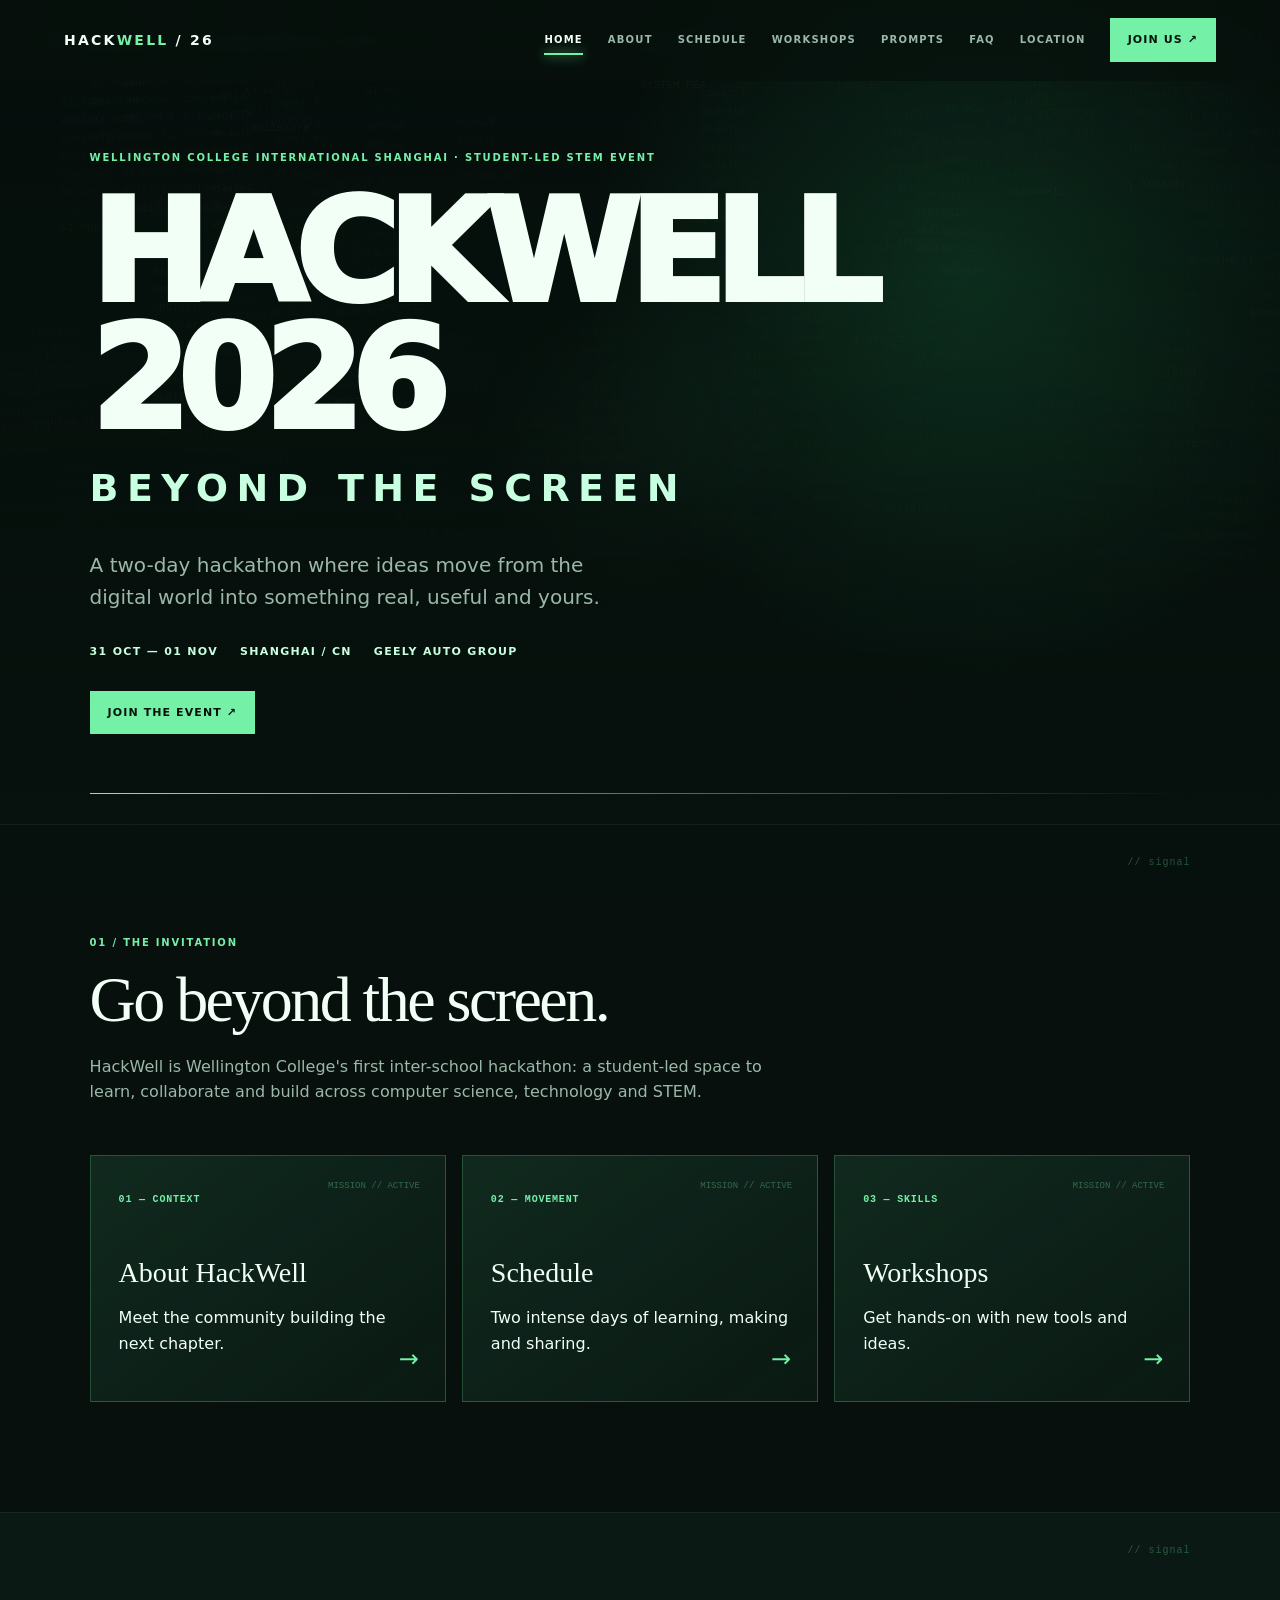
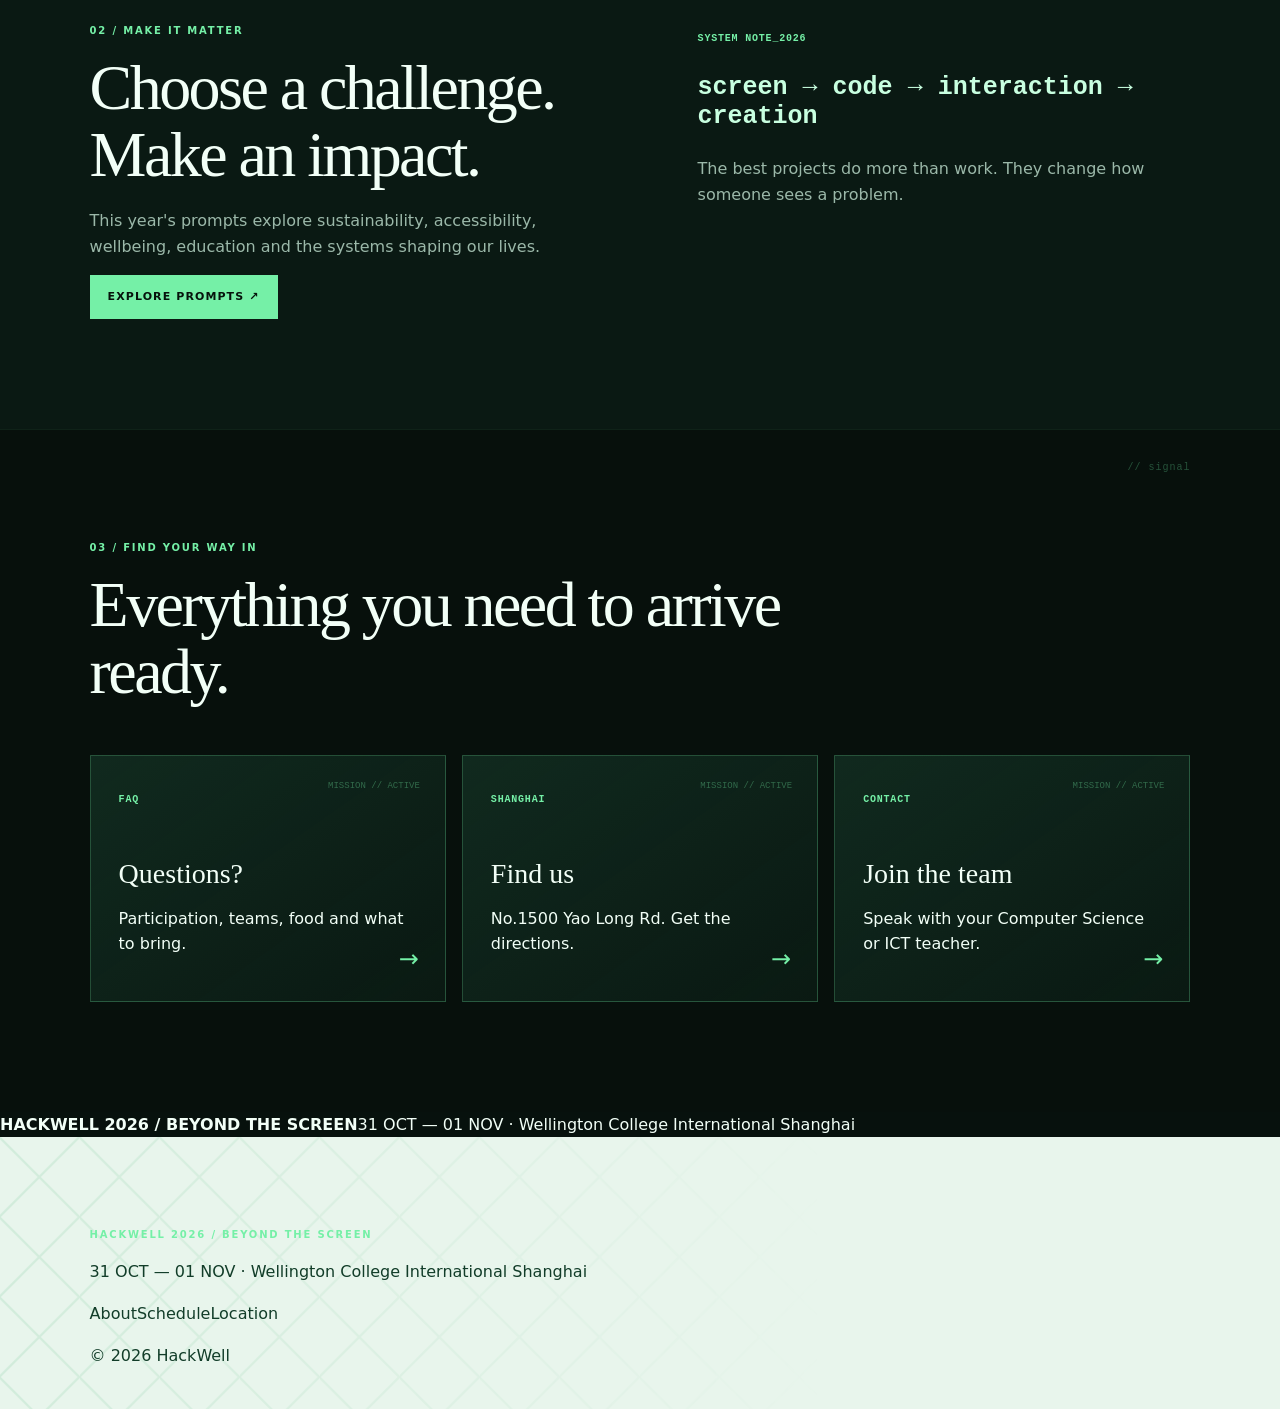
==== commit eeab03a9: "Restore one homepage footer" ====
--- a/index.html
+++ b/index.html
@@ -1 +1 @@
-<!doctype html><html lang="en"><head><meta charset="utf-8"><meta name="viewport" content="width=device-width,initial-scale=1"><title>Hackwell 2026 — Beyond the Screen</title><link rel="stylesheet" href="css/site.css"><script src="script.js" defer></script></head><body><nav class="site-nav"><a class="brand" href="./">HACK<span>WELL</span> / 26</a><button class="menu-toggle" aria-label="Open navigation" aria-expanded="false">☰</button><div class="nav-links"><a class="active" href="./">HOME</a><a href="/about/">ABOUT</a><a href="/schedule/">SCHEDULE</a><a href="/workshops/">WORKSHOPS</a><a href="/prompts/">PROMPTS</a><a href="/faq/">FAQ</a><a href="/location/">LOCATION</a></div><a class="nav-cta" href="mailto:wellHackteam.wcis@wellingtoncollege.cn">JOIN US ↗</a></nav><main><section class="hero"><div class="hero-content"><div class="eyebrow">Wellington College International Shanghai · Student-led STEM event</div><h1>HACKWELL 2026</h1><h2>BEYOND THE SCREEN</h2><p>A two-day hackathon where ideas move from the digital world into something real, useful and yours.</p><div class="hero-meta"><span>31 OCT — 01 NOV</span><span>SHANGHAI / CN</span><span>GEELY AUTO GROUP</span></div><a class="button" href="mailto:wellHackteam.wcis@wellingtoncollege.cn">JOIN THE EVENT ↗</a></div></section><section class="section"><div class="section-header"><div class="eyebrow">01 / THE INVITATION</div><h2>Go beyond the screen.</h2><p class="muted">HackWell is Wellington College's first inter-school hackathon: a student-led space to learn, collaborate and build across computer science, technology and STEM.</p></div><div class="grid"><a class="card" href="/about/"><span class="number">01 — CONTEXT</span><h3>About HackWell</h3><p>Meet the community building the next chapter.</p></a><a class="card" href="/schedule/"><span class="number">02 — MOVEMENT</span><h3>Schedule</h3><p>Two intense days of learning, making and sharing.</p></a><a class="card" href="/workshops/"><span class="number">03 — SKILLS</span><h3>Workshops</h3><p>Get hands-on with new tools and ideas.</p></a></div></section><section class="section" style="background:#0a1913"><div class="split"><div><div class="eyebrow">02 / MAKE IT MATTER</div><h2>Choose a challenge. Make an impact.</h2><p class="muted">This year's prompts explore sustainability, accessibility, wellbeing, education and the systems shaping our lives.</p><a class="button" href="/prompts/">EXPLORE PROMPTS ↗</a></div><div class="panel"><span class="number">SYSTEM NOTE_2026</span><p style="font:700 25px monospace;color:var(--mint)">screen → code → interaction → creation</p><p class="muted">The best projects do more than work. They change how someone sees a problem.</p></div></div></section><section class="section"><div class="section-header"><div class="eyebrow">03 / FIND YOUR WAY IN</div><h2>Everything you need to arrive ready.</h2></div><div class="grid"><a class="card" href="/faq/"><span class="number">FAQ</span><h3>Questions?</h3><p>Participation, teams, food and what to bring.</p></a><a class="card" href="/location/"><span class="number">SHANGHAI</span><h3>Find us</h3><p>No.1500 Yao Long Rd. Get the directions.</p></a><a class="card" href="mailto:wellHackteam.wcis@wellingtoncollege.cn"><span class="number">CONTACT</span><h3>Join the team</h3><p>Speak with your Computer Science or ICT teacher.</p></a></div></section></main><footer class="footer"><strong>HACKWELL 2026 / BEYOND THE SCREEN</strong><span>31 OCT — 01 NOV · <a href="https://shanghai.wellingtoncollege.cn/">Wellington College International Shanghai</a></span></footer><script src="script.js"></script></body></html>
+<!doctype html><html lang="en"><head><meta charset="utf-8"><meta name="viewport" content="width=device-width,initial-scale=1"><title>Hackwell 2026 — Beyond the Screen</title><link rel="stylesheet" href="css/site.css"><script src="script.js" defer></script></head><body><nav class="site-nav"><a class="brand" href="./">HACK<span>WELL</span> / 26</a><button class="menu-toggle" aria-label="Open navigation" aria-expanded="false">☰</button><div class="nav-links"><a class="active" href="./">HOME</a><a href="/about/">ABOUT</a><a href="/schedule/">SCHEDULE</a><a href="/workshops/">WORKSHOPS</a><a href="/prompts/">PROMPTS</a><a href="/faq/">FAQ</a><a href="/location/">LOCATION</a></div><a class="nav-cta" href="mailto:wellHackteam.wcis@wellingtoncollege.cn">JOIN US ↗</a></nav><main><section class="hero"><div class="hero-content"><div class="eyebrow">Wellington College International Shanghai · Student-led STEM event</div><h1>HACKWELL 2026</h1><h2>BEYOND THE SCREEN</h2><p>A two-day hackathon where ideas move from the digital world into something real, useful and yours.</p><div class="hero-meta"><span>31 OCT — 01 NOV</span><span>SHANGHAI / CN</span><span>GEELY AUTO GROUP</span></div><a class="button" href="mailto:wellHackteam.wcis@wellingtoncollege.cn">JOIN THE EVENT ↗</a></div></section><section class="section"><div class="section-header"><div class="eyebrow">01 / THE INVITATION</div><h2>Go beyond the screen.</h2><p class="muted">HackWell is Wellington College's first inter-school hackathon: a student-led space to learn, collaborate and build across computer science, technology and STEM.</p></div><div class="grid"><a class="card" href="/about/"><span class="number">01 — CONTEXT</span><h3>About HackWell</h3><p>Meet the community building the next chapter.</p></a><a class="card" href="/schedule/"><span class="number">02 — MOVEMENT</span><h3>Schedule</h3><p>Two intense days of learning, making and sharing.</p></a><a class="card" href="/workshops/"><span class="number">03 — SKILLS</span><h3>Workshops</h3><p>Get hands-on with new tools and ideas.</p></a></div></section><section class="section" style="background:#0a1913"><div class="split"><div><div class="eyebrow">02 / MAKE IT MATTER</div><h2>Choose a challenge. Make an impact.</h2><p class="muted">This year's prompts explore sustainability, accessibility, wellbeing, education and the systems shaping our lives.</p><a class="button" href="/prompts/">EXPLORE PROMPTS ↗</a></div><div class="panel"><span class="number">SYSTEM NOTE_2026</span><p style="font:700 25px monospace;color:var(--mint)">screen → code → interaction → creation</p><p class="muted">The best projects do more than work. They change how someone sees a problem.</p></div></div></section><section class="section"><div class="section-header"><div class="eyebrow">03 / FIND YOUR WAY IN</div><h2>Everything you need to arrive ready.</h2></div><div class="grid"><a class="card" href="/faq/"><span class="number">FAQ</span><h3>Questions?</h3><p>Participation, teams, food and what to bring.</p></a><a class="card" href="/location/"><span class="number">SHANGHAI</span><h3>Find us</h3><p>No.1500 Yao Long Rd. Get the directions.</p></a><a class="card" href="mailto:wellHackteam.wcis@wellingtoncollege.cn"><span class="number">CONTACT</span><h3>Join the team</h3><p>Speak with your Computer Science or ICT teacher.</p></a></div></section></main><footer class="footer"><strong>HACKWELL 2026 / BEYOND THE SCREEN</strong><span>31 OCT — 01 NOV · <a href="https://shanghai.wellingtoncollege.cn/">Wellington College International Shanghai</a></span></footer><script src="script.js"></script><footer class="site-footer"><div class="footer-inner"><div><div class="eyebrow">HACKWELL 2026 / BEYOND THE SCREEN</div><p>31 OCT — 01 NOV · Wellington College International Shanghai</p></div><div class="footer-links"><a href="/about/">About</a><a href="/schedule/">Schedule</a><a href="/location/">Location</a></div><p class="footer-credit">© 2026 HackWell</p></div></footer></body></html>
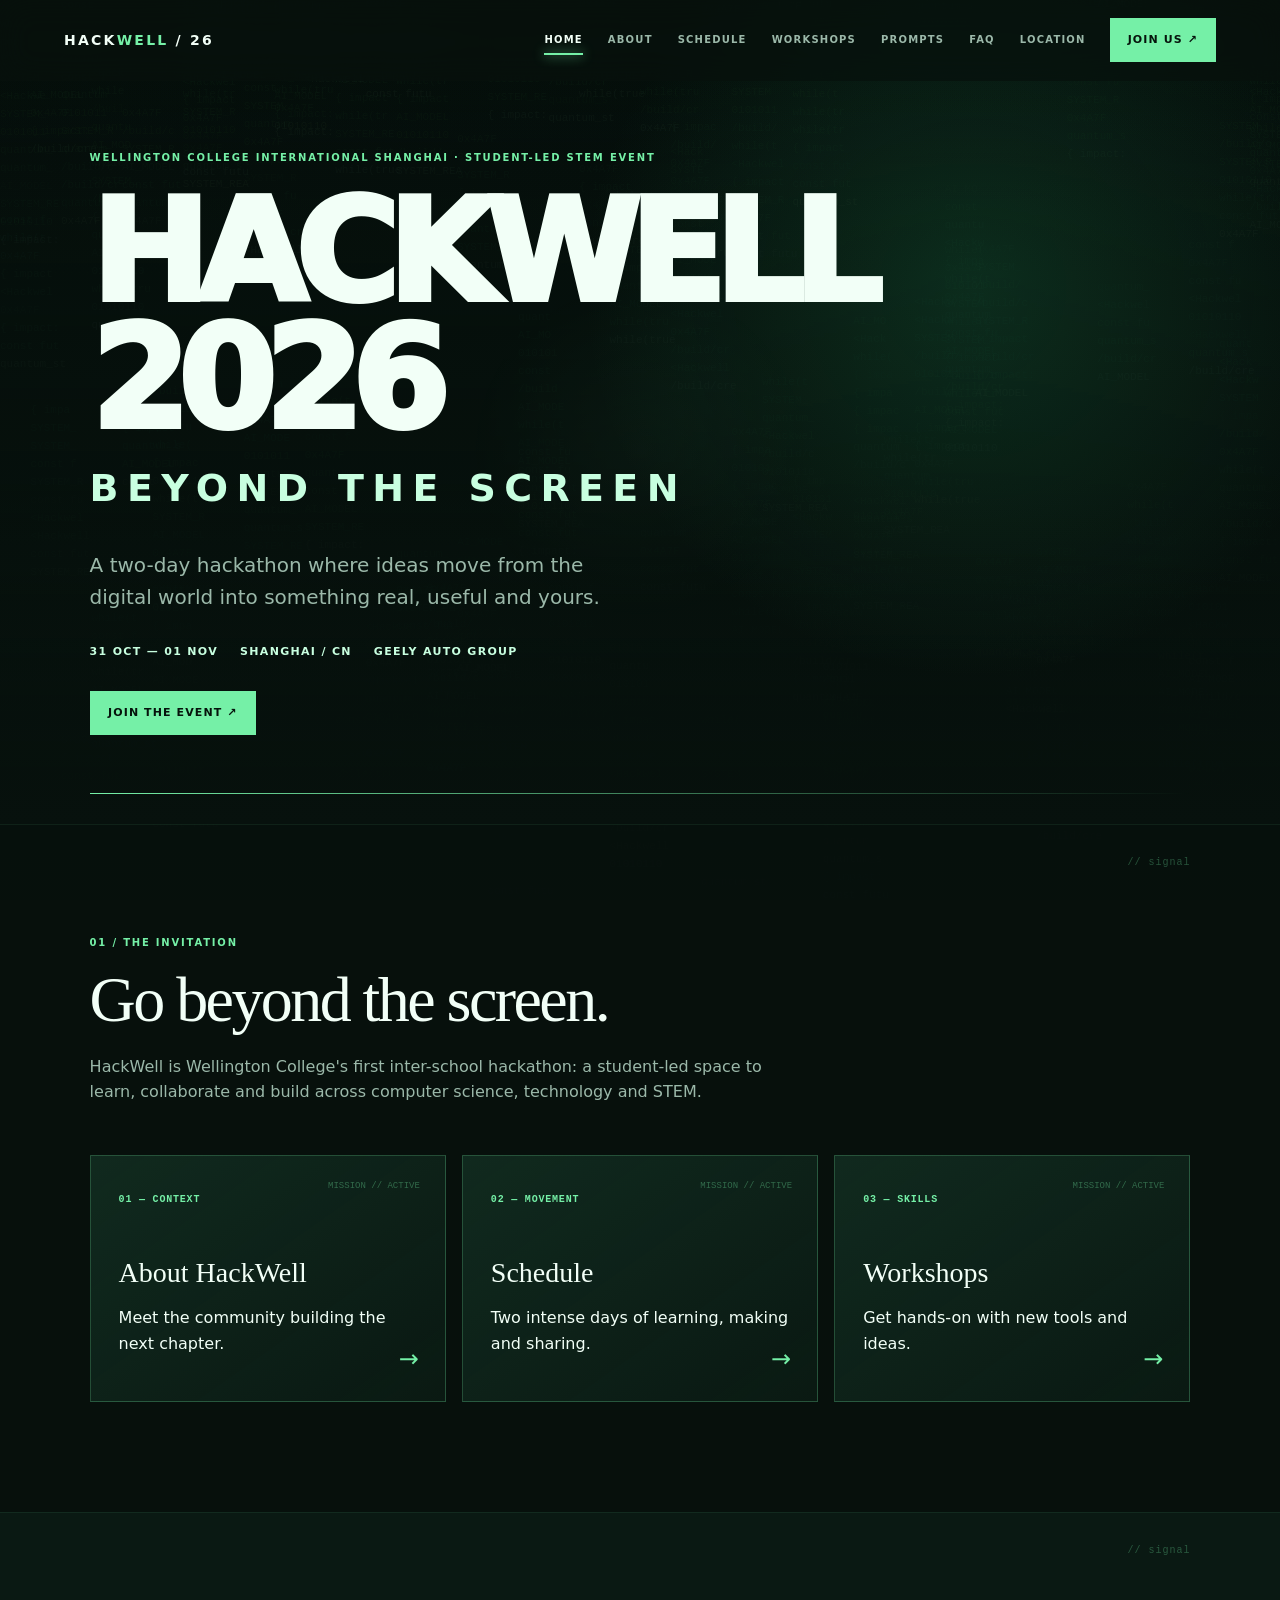
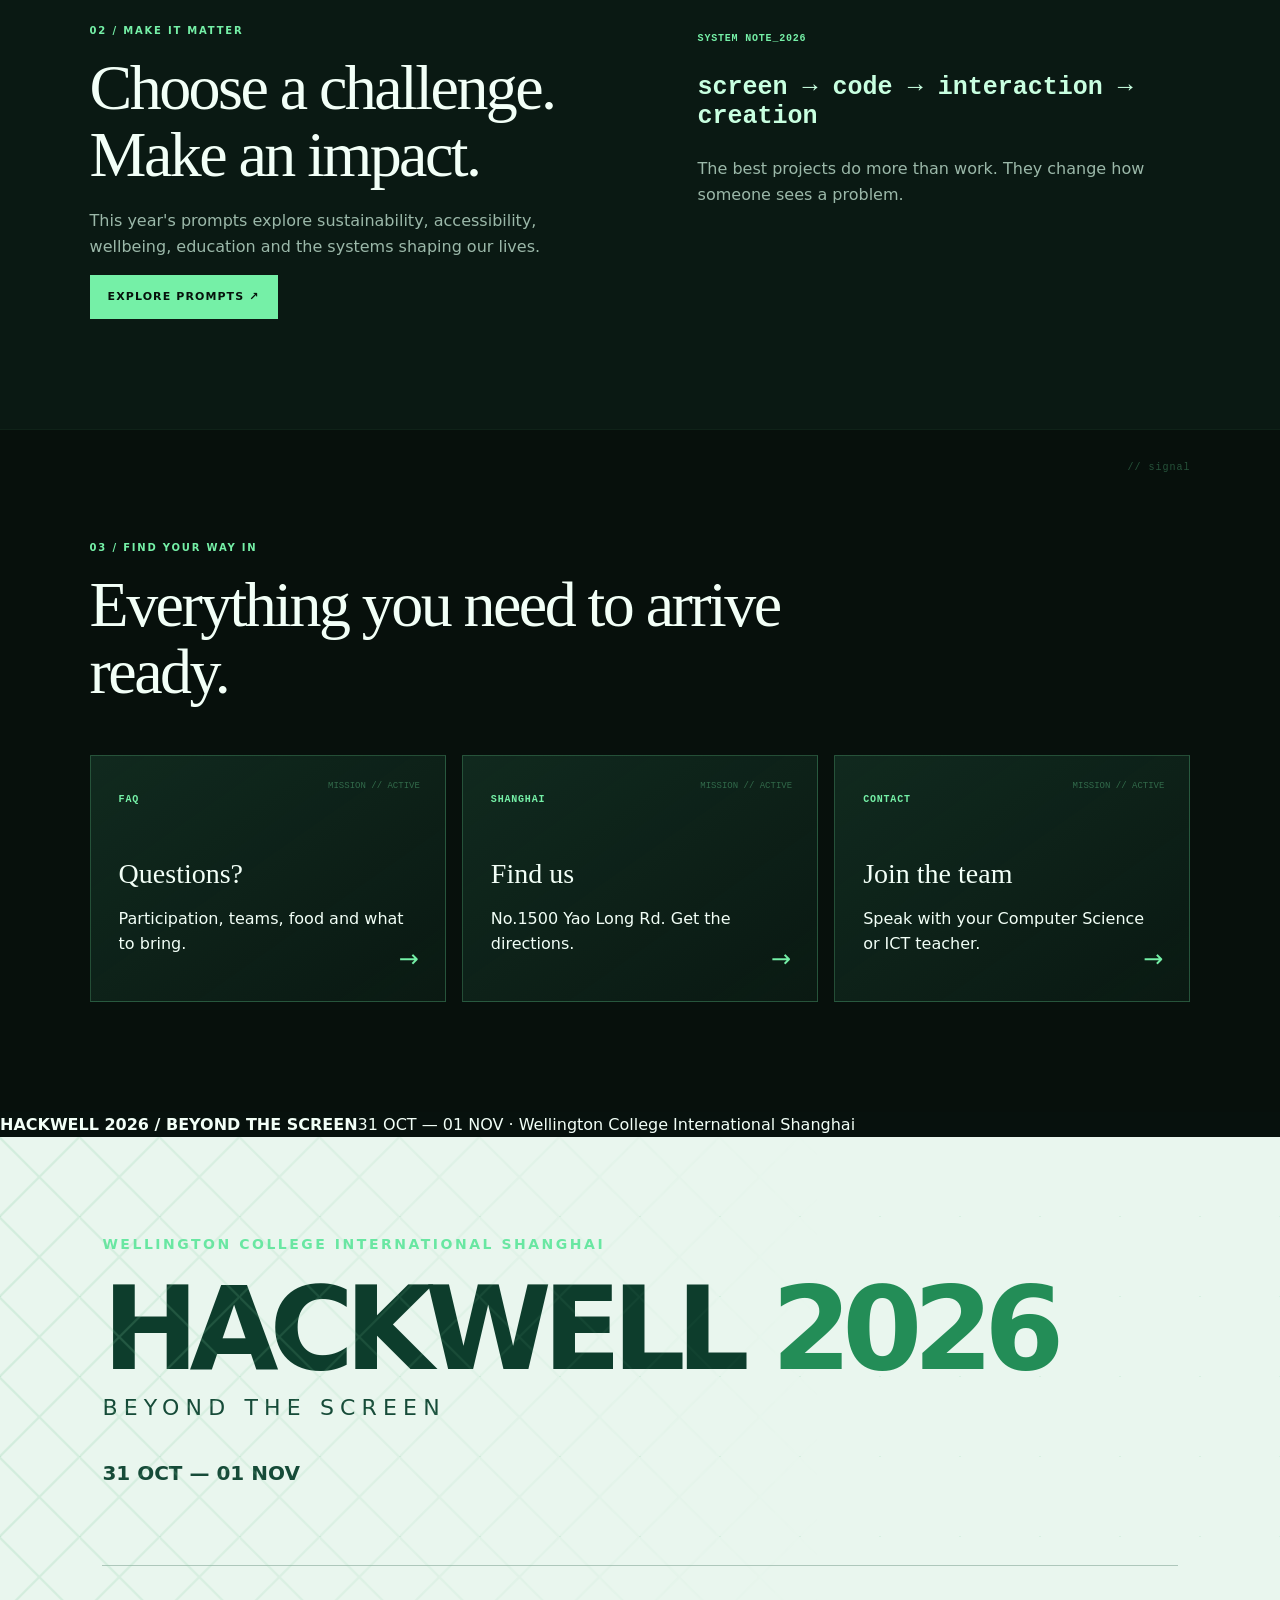
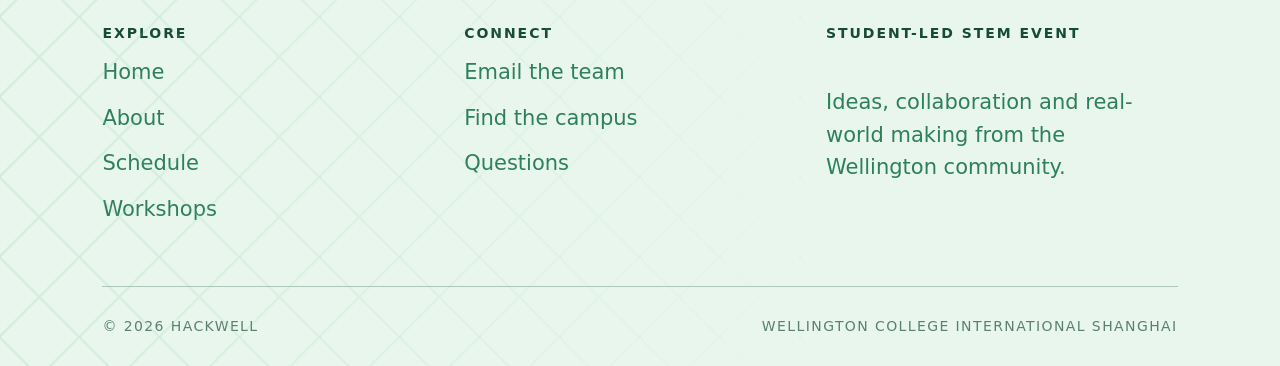
==== commit 68dc4e30: "Restore site navigation and add crest favicon" ====
--- a/index.html
+++ b/index.html
@@ -1 +1 @@
-<!doctype html><html lang="en"><head><meta charset="utf-8"><meta name="viewport" content="width=device-width,initial-scale=1"><title>Hackwell 2026 — Beyond the Screen</title><link rel="stylesheet" href="css/site.css"><script src="script.js" defer></script></head><body><nav class="site-nav"><a class="brand" href="./">HACK<span>WELL</span> / 26</a><button class="menu-toggle" aria-label="Open navigation" aria-expanded="false">☰</button><div class="nav-links"><a class="active" href="./">HOME</a><a href="/about/">ABOUT</a><a href="/schedule/">SCHEDULE</a><a href="/workshops/">WORKSHOPS</a><a href="/prompts/">PROMPTS</a><a href="/faq/">FAQ</a><a href="/location/">LOCATION</a></div><a class="nav-cta" href="mailto:wellHackteam.wcis@wellingtoncollege.cn">JOIN US ↗</a></nav><main><section class="hero"><div class="hero-content"><div class="eyebrow">Wellington College International Shanghai · Student-led STEM event</div><h1>HACKWELL 2026</h1><h2>BEYOND THE SCREEN</h2><p>A two-day hackathon where ideas move from the digital world into something real, useful and yours.</p><div class="hero-meta"><span>31 OCT — 01 NOV</span><span>SHANGHAI / CN</span><span>GEELY AUTO GROUP</span></div><a class="button" href="mailto:wellHackteam.wcis@wellingtoncollege.cn">JOIN THE EVENT ↗</a></div></section><section class="section"><div class="section-header"><div class="eyebrow">01 / THE INVITATION</div><h2>Go beyond the screen.</h2><p class="muted">HackWell is Wellington College's first inter-school hackathon: a student-led space to learn, collaborate and build across computer science, technology and STEM.</p></div><div class="grid"><a class="card" href="/about/"><span class="number">01 — CONTEXT</span><h3>About HackWell</h3><p>Meet the community building the next chapter.</p></a><a class="card" href="/schedule/"><span class="number">02 — MOVEMENT</span><h3>Schedule</h3><p>Two intense days of learning, making and sharing.</p></a><a class="card" href="/workshops/"><span class="number">03 — SKILLS</span><h3>Workshops</h3><p>Get hands-on with new tools and ideas.</p></a></div></section><section class="section" style="background:#0a1913"><div class="split"><div><div class="eyebrow">02 / MAKE IT MATTER</div><h2>Choose a challenge. Make an impact.</h2><p class="muted">This year's prompts explore sustainability, accessibility, wellbeing, education and the systems shaping our lives.</p><a class="button" href="/prompts/">EXPLORE PROMPTS ↗</a></div><div class="panel"><span class="number">SYSTEM NOTE_2026</span><p style="font:700 25px monospace;color:var(--mint)">screen → code → interaction → creation</p><p class="muted">The best projects do more than work. They change how someone sees a problem.</p></div></div></section><section class="section"><div class="section-header"><div class="eyebrow">03 / FIND YOUR WAY IN</div><h2>Everything you need to arrive ready.</h2></div><div class="grid"><a class="card" href="/faq/"><span class="number">FAQ</span><h3>Questions?</h3><p>Participation, teams, food and what to bring.</p></a><a class="card" href="/location/"><span class="number">SHANGHAI</span><h3>Find us</h3><p>No.1500 Yao Long Rd. Get the directions.</p></a><a class="card" href="mailto:wellHackteam.wcis@wellingtoncollege.cn"><span class="number">CONTACT</span><h3>Join the team</h3><p>Speak with your Computer Science or ICT teacher.</p></a></div></section></main><footer class="footer"><strong>HACKWELL 2026 / BEYOND THE SCREEN</strong><span>31 OCT — 01 NOV · <a href="https://shanghai.wellingtoncollege.cn/">Wellington College International Shanghai</a></span></footer><script src="script.js"></script><footer class="site-footer"><div class="footer-inner"><div><div class="eyebrow">HACKWELL 2026 / BEYOND THE SCREEN</div><p>31 OCT — 01 NOV · Wellington College International Shanghai</p></div><div class="footer-links"><a href="/about/">About</a><a href="/schedule/">Schedule</a><a href="/location/">Location</a></div><p class="footer-credit">© 2026 HackWell</p></div></footer></body></html>
+<!doctype html><html lang="en"><head><meta charset="utf-8"><meta name="viewport" content="width=device-width,initial-scale=1"><title>Hackwell 2026 — Beyond the Screen</title><link rel="stylesheet" href="css/site.css"><script src="script.js" defer></script><link rel="icon" type="image/png" href="img/wellington-crest.png"></head><body><nav class="site-nav"><a class="brand" href="./">HACK<span>WELL</span> / 26</a><button class="menu-toggle" aria-label="Open navigation" aria-expanded="false">☰</button><div class="nav-links"><a class="active" href="./">HOME</a><a href="/about/">ABOUT</a><a href="/schedule/">SCHEDULE</a><a href="/workshops/">WORKSHOPS</a><a href="/prompts/">PROMPTS</a><a href="/faq/">FAQ</a><a href="/location/">LOCATION</a></div><a class="nav-cta" href="mailto:wellHackteam.wcis@wellingtoncollege.cn">JOIN US ↗</a></nav><main><section class="hero"><div class="hero-content"><div class="eyebrow">Wellington College International Shanghai · Student-led STEM event</div><h1>HACKWELL 2026</h1><h2>BEYOND THE SCREEN</h2><p>A two-day hackathon where ideas move from the digital world into something real, useful and yours.</p><div class="hero-meta"><span>31 OCT — 01 NOV</span><span>SHANGHAI / CN</span><span>GEELY AUTO GROUP</span></div><a class="button" href="mailto:wellHackteam.wcis@wellingtoncollege.cn">JOIN THE EVENT ↗</a></div></section><section class="section"><div class="section-header"><div class="eyebrow">01 / THE INVITATION</div><h2>Go beyond the screen.</h2><p class="muted">HackWell is Wellington College's first inter-school hackathon: a student-led space to learn, collaborate and build across computer science, technology and STEM.</p></div><div class="grid"><a class="card" href="/about/"><span class="number">01 — CONTEXT</span><h3>About HackWell</h3><p>Meet the community building the next chapter.</p></a><a class="card" href="/schedule/"><span class="number">02 — MOVEMENT</span><h3>Schedule</h3><p>Two intense days of learning, making and sharing.</p></a><a class="card" href="/workshops/"><span class="number">03 — SKILLS</span><h3>Workshops</h3><p>Get hands-on with new tools and ideas.</p></a></div></section><section class="section" style="background:#0a1913"><div class="split"><div><div class="eyebrow">02 / MAKE IT MATTER</div><h2>Choose a challenge. Make an impact.</h2><p class="muted">This year's prompts explore sustainability, accessibility, wellbeing, education and the systems shaping our lives.</p><a class="button" href="/prompts/">EXPLORE PROMPTS ↗</a></div><div class="panel"><span class="number">SYSTEM NOTE_2026</span><p style="font:700 25px monospace;color:var(--mint)">screen → code → interaction → creation</p><p class="muted">The best projects do more than work. They change how someone sees a problem.</p></div></div></section><section class="section"><div class="section-header"><div class="eyebrow">03 / FIND YOUR WAY IN</div><h2>Everything you need to arrive ready.</h2></div><div class="grid"><a class="card" href="/faq/"><span class="number">FAQ</span><h3>Questions?</h3><p>Participation, teams, food and what to bring.</p></a><a class="card" href="/location/"><span class="number">SHANGHAI</span><h3>Find us</h3><p>No.1500 Yao Long Rd. Get the directions.</p></a><a class="card" href="mailto:wellHackteam.wcis@wellingtoncollege.cn"><span class="number">CONTACT</span><h3>Join the team</h3><p>Speak with your Computer Science or ICT teacher.</p></a></div></section></main><footer class="footer"><strong>HACKWELL 2026 / BEYOND THE SCREEN</strong><span>31 OCT — 01 NOV · <a href="https://shanghai.wellingtoncollege.cn/">Wellington College International Shanghai</a></span></footer><script src="script.js"></script><footer class="site-footer"><div class="footer-inner"><div><div class="eyebrow">HACKWELL 2026 / BEYOND THE SCREEN</div><p>31 OCT — 01 NOV · Wellington College International Shanghai</p></div><div class="footer-links"><a href="/about/">About</a><a href="/schedule/">Schedule</a><a href="/location/">Location</a></div><p class="footer-credit">© 2026 HackWell</p></div></footer></body></html>
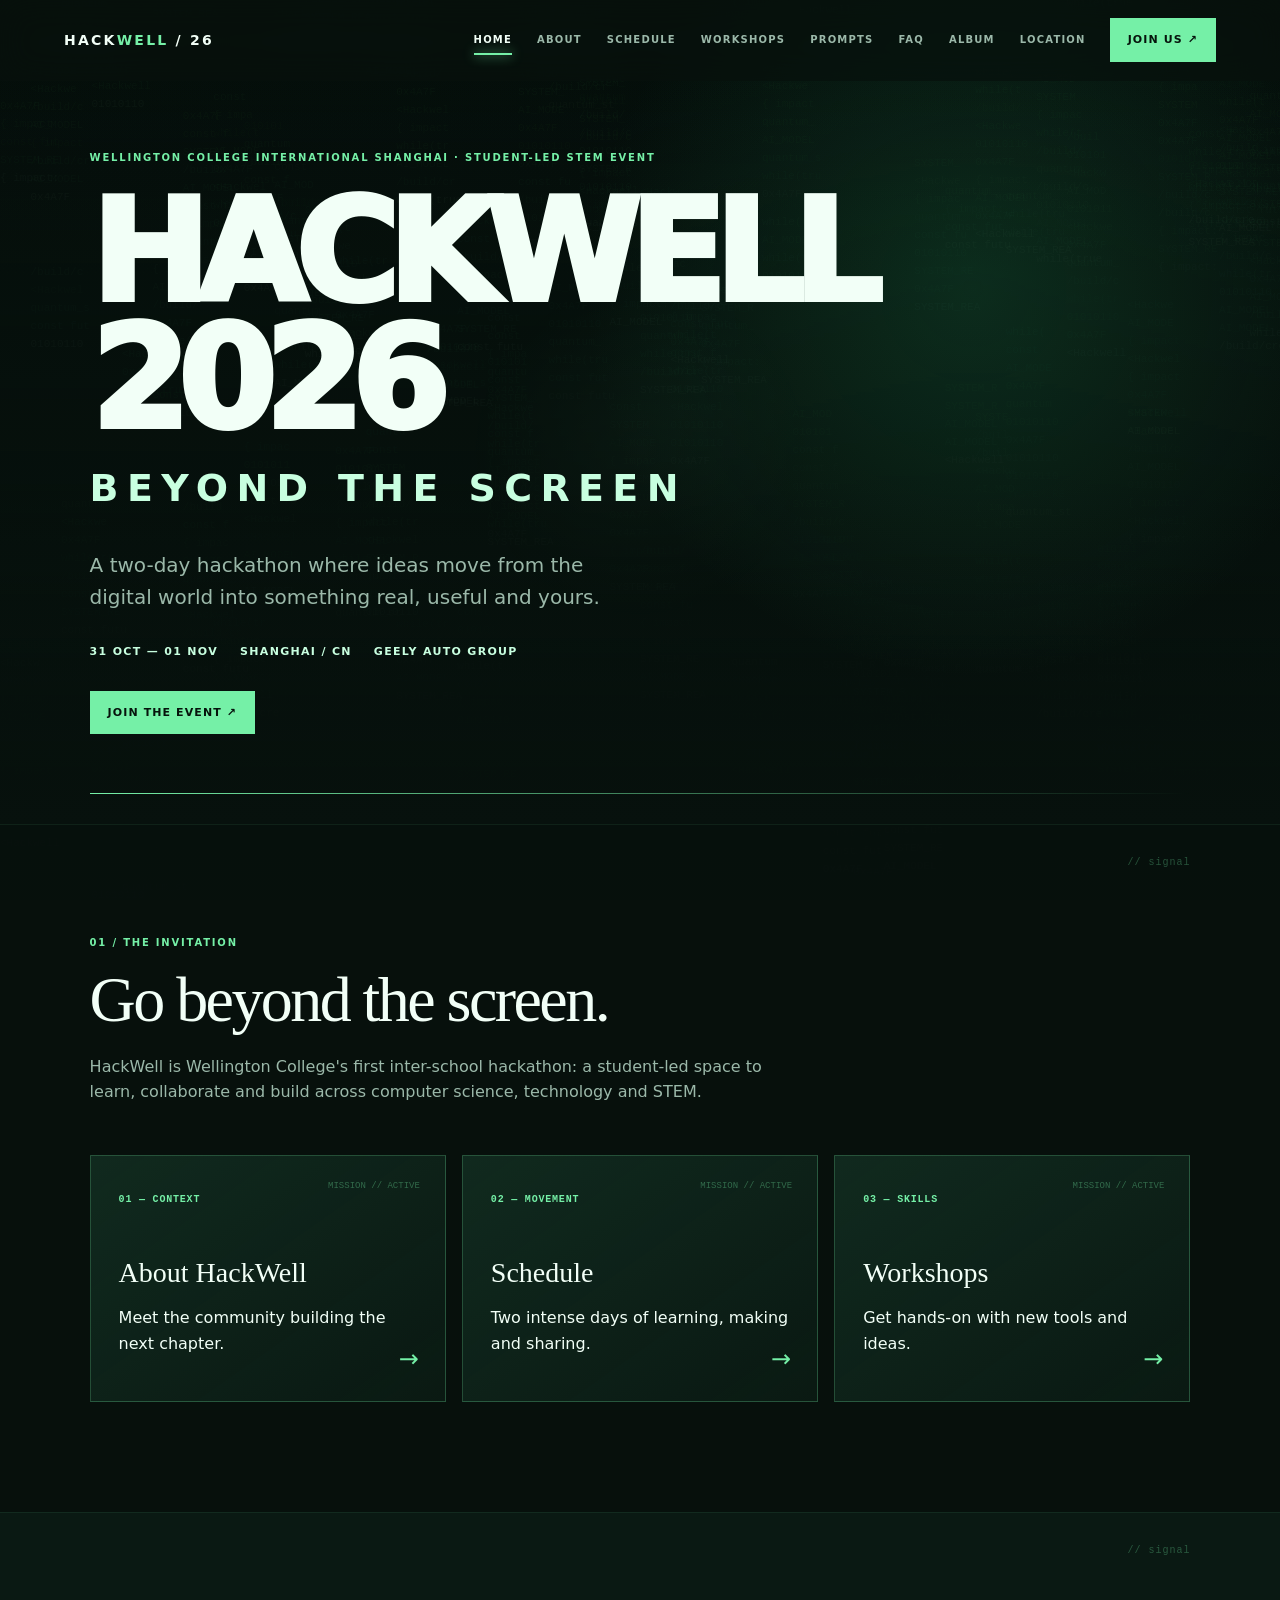
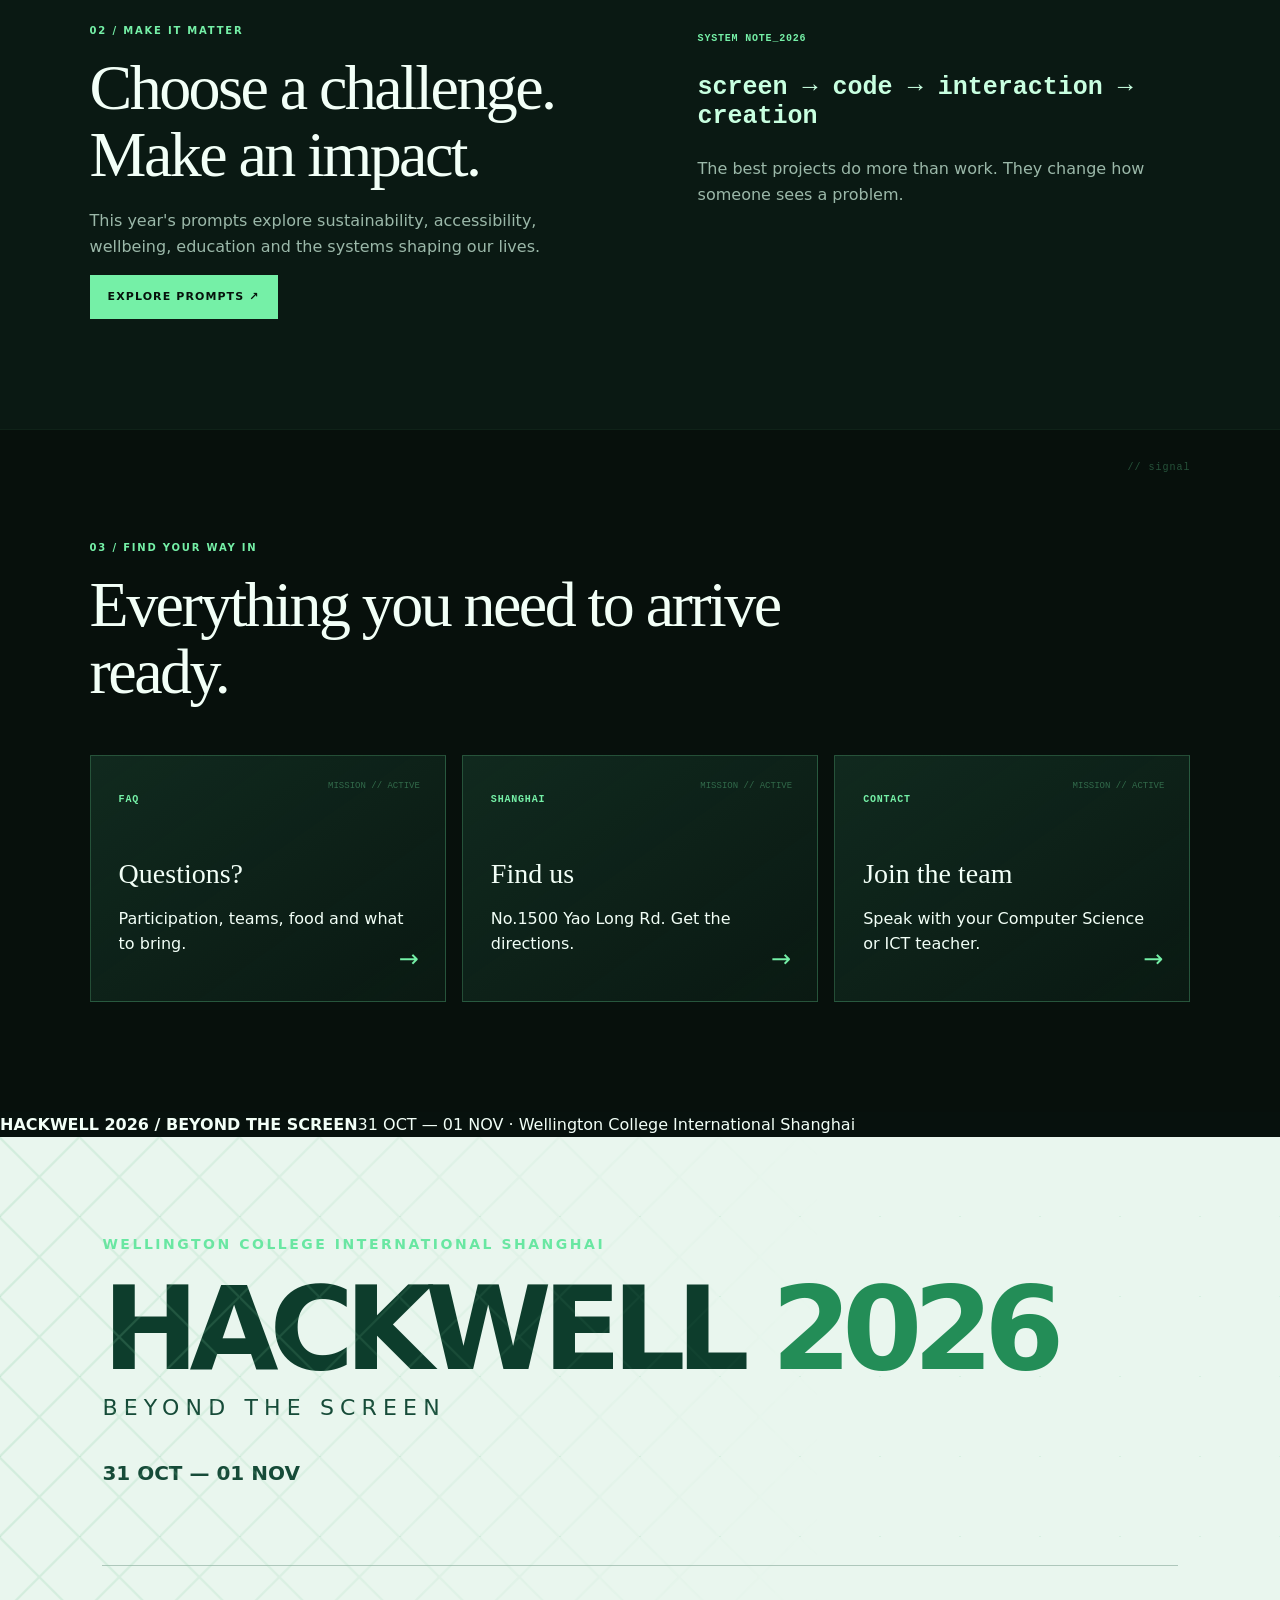
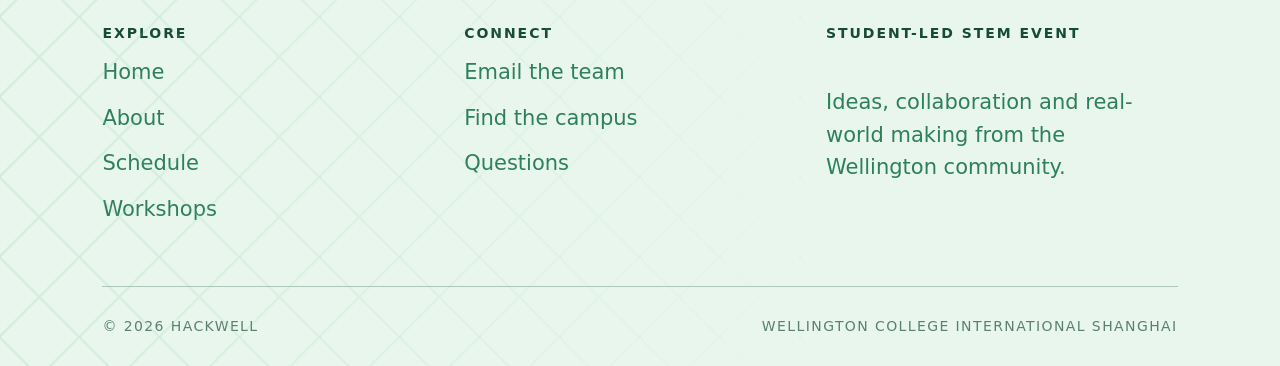
==== commit 196aee2e: "Add Album link to home navigation" ====
--- a/index.html
+++ b/index.html
@@ -1 +1 @@
-<!doctype html><html lang="en"><head><meta charset="utf-8"><meta name="viewport" content="width=device-width,initial-scale=1"><title>Hackwell 2026 — Beyond the Screen</title><link rel="stylesheet" href="css/site.css"><script src="script.js" defer></script><link rel="icon" type="image/png" href="img/wellington-crest.png"></head><body><nav class="site-nav"><a class="brand" href="./">HACK<span>WELL</span> / 26</a><button class="menu-toggle" aria-label="Open navigation" aria-expanded="false">☰</button><div class="nav-links"><a class="active" href="./">HOME</a><a href="/about/">ABOUT</a><a href="/schedule/">SCHEDULE</a><a href="/workshops/">WORKSHOPS</a><a href="/prompts/">PROMPTS</a><a href="/faq/">FAQ</a><a href="/location/">LOCATION</a></div><a class="nav-cta" href="mailto:wellHackteam.wcis@wellingtoncollege.cn">JOIN US ↗</a></nav><main><section class="hero"><div class="hero-content"><div class="eyebrow">Wellington College International Shanghai · Student-led STEM event</div><h1>HACKWELL 2026</h1><h2>BEYOND THE SCREEN</h2><p>A two-day hackathon where ideas move from the digital world into something real, useful and yours.</p><div class="hero-meta"><span>31 OCT — 01 NOV</span><span>SHANGHAI / CN</span><span>GEELY AUTO GROUP</span></div><a class="button" href="mailto:wellHackteam.wcis@wellingtoncollege.cn">JOIN THE EVENT ↗</a></div></section><section class="section"><div class="section-header"><div class="eyebrow">01 / THE INVITATION</div><h2>Go beyond the screen.</h2><p class="muted">HackWell is Wellington College's first inter-school hackathon: a student-led space to learn, collaborate and build across computer science, technology and STEM.</p></div><div class="grid"><a class="card" href="/about/"><span class="number">01 — CONTEXT</span><h3>About HackWell</h3><p>Meet the community building the next chapter.</p></a><a class="card" href="/schedule/"><span class="number">02 — MOVEMENT</span><h3>Schedule</h3><p>Two intense days of learning, making and sharing.</p></a><a class="card" href="/workshops/"><span class="number">03 — SKILLS</span><h3>Workshops</h3><p>Get hands-on with new tools and ideas.</p></a></div></section><section class="section" style="background:#0a1913"><div class="split"><div><div class="eyebrow">02 / MAKE IT MATTER</div><h2>Choose a challenge. Make an impact.</h2><p class="muted">This year's prompts explore sustainability, accessibility, wellbeing, education and the systems shaping our lives.</p><a class="button" href="/prompts/">EXPLORE PROMPTS ↗</a></div><div class="panel"><span class="number">SYSTEM NOTE_2026</span><p style="font:700 25px monospace;color:var(--mint)">screen → code → interaction → creation</p><p class="muted">The best projects do more than work. They change how someone sees a problem.</p></div></div></section><section class="section"><div class="section-header"><div class="eyebrow">03 / FIND YOUR WAY IN</div><h2>Everything you need to arrive ready.</h2></div><div class="grid"><a class="card" href="/faq/"><span class="number">FAQ</span><h3>Questions?</h3><p>Participation, teams, food and what to bring.</p></a><a class="card" href="/location/"><span class="number">SHANGHAI</span><h3>Find us</h3><p>No.1500 Yao Long Rd. Get the directions.</p></a><a class="card" href="mailto:wellHackteam.wcis@wellingtoncollege.cn"><span class="number">CONTACT</span><h3>Join the team</h3><p>Speak with your Computer Science or ICT teacher.</p></a></div></section></main><footer class="footer"><strong>HACKWELL 2026 / BEYOND THE SCREEN</strong><span>31 OCT — 01 NOV · <a href="https://shanghai.wellingtoncollege.cn/">Wellington College International Shanghai</a></span></footer><script src="script.js"></script><footer class="site-footer"><div class="footer-inner"><div><div class="eyebrow">HACKWELL 2026 / BEYOND THE SCREEN</div><p>31 OCT — 01 NOV · Wellington College International Shanghai</p></div><div class="footer-links"><a href="/about/">About</a><a href="/schedule/">Schedule</a><a href="/location/">Location</a></div><p class="footer-credit">© 2026 HackWell</p></div></footer></body></html>
+<!doctype html><html lang="en"><head><meta charset="utf-8"><meta name="viewport" content="width=device-width,initial-scale=1"><title>Hackwell 2026 — Beyond the Screen</title><link rel="stylesheet" href="css/site.css"><script src="script.js" defer></script><link rel="icon" type="image/png" href="img/wellington-crest.png"></head><body><nav class="site-nav"><a class="brand" href="./">HACK<span>WELL</span> / 26</a><button class="menu-toggle" aria-label="Open navigation" aria-expanded="false">☰</button><div class="nav-links"><a class="active" href="./">HOME</a><a href="/about/">ABOUT</a><a href="/schedule/">SCHEDULE</a><a href="/workshops/">WORKSHOPS</a><a href="/prompts/">PROMPTS</a><a href="/faq/">FAQ</a><a href="/album/">ALBUM</a><a href="/location/">LOCATION</a></div><a class="nav-cta" href="mailto:wellHackteam.wcis@wellingtoncollege.cn">JOIN US ↗</a></nav><main><section class="hero"><div class="hero-content"><div class="eyebrow">Wellington College International Shanghai · Student-led STEM event</div><h1>HACKWELL 2026</h1><h2>BEYOND THE SCREEN</h2><p>A two-day hackathon where ideas move from the digital world into something real, useful and yours.</p><div class="hero-meta"><span>31 OCT — 01 NOV</span><span>SHANGHAI / CN</span><span>GEELY AUTO GROUP</span></div><a class="button" href="mailto:wellHackteam.wcis@wellingtoncollege.cn">JOIN THE EVENT ↗</a></div></section><section class="section"><div class="section-header"><div class="eyebrow">01 / THE INVITATION</div><h2>Go beyond the screen.</h2><p class="muted">HackWell is Wellington College's first inter-school hackathon: a student-led space to learn, collaborate and build across computer science, technology and STEM.</p></div><div class="grid"><a class="card" href="/about/"><span class="number">01 — CONTEXT</span><h3>About HackWell</h3><p>Meet the community building the next chapter.</p></a><a class="card" href="/schedule/"><span class="number">02 — MOVEMENT</span><h3>Schedule</h3><p>Two intense days of learning, making and sharing.</p></a><a class="card" href="/workshops/"><span class="number">03 — SKILLS</span><h3>Workshops</h3><p>Get hands-on with new tools and ideas.</p></a></div></section><section class="section" style="background:#0a1913"><div class="split"><div><div class="eyebrow">02 / MAKE IT MATTER</div><h2>Choose a challenge. Make an impact.</h2><p class="muted">This year's prompts explore sustainability, accessibility, wellbeing, education and the systems shaping our lives.</p><a class="button" href="/prompts/">EXPLORE PROMPTS ↗</a></div><div class="panel"><span class="number">SYSTEM NOTE_2026</span><p style="font:700 25px monospace;color:var(--mint)">screen → code → interaction → creation</p><p class="muted">The best projects do more than work. They change how someone sees a problem.</p></div></div></section><section class="section"><div class="section-header"><div class="eyebrow">03 / FIND YOUR WAY IN</div><h2>Everything you need to arrive ready.</h2></div><div class="grid"><a class="card" href="/faq/"><span class="number">FAQ</span><h3>Questions?</h3><p>Participation, teams, food and what to bring.</p></a><a class="card" href="/location/"><span class="number">SHANGHAI</span><h3>Find us</h3><p>No.1500 Yao Long Rd. Get the directions.</p></a><a class="card" href="mailto:wellHackteam.wcis@wellingtoncollege.cn"><span class="number">CONTACT</span><h3>Join the team</h3><p>Speak with your Computer Science or ICT teacher.</p></a></div></section></main><footer class="footer"><strong>HACKWELL 2026 / BEYOND THE SCREEN</strong><span>31 OCT — 01 NOV · <a href="https://shanghai.wellingtoncollege.cn/">Wellington College International Shanghai</a></span></footer><script src="script.js"></script><footer class="site-footer"><div class="footer-inner"><div><div class="eyebrow">HACKWELL 2026 / BEYOND THE SCREEN</div><p>31 OCT — 01 NOV · Wellington College International Shanghai</p></div><div class="footer-links"><a href="/about/">About</a><a href="/schedule/">Schedule</a><a href="/location/">Location</a></div><p class="footer-credit">© 2026 HackWell</p></div></footer></body></html>
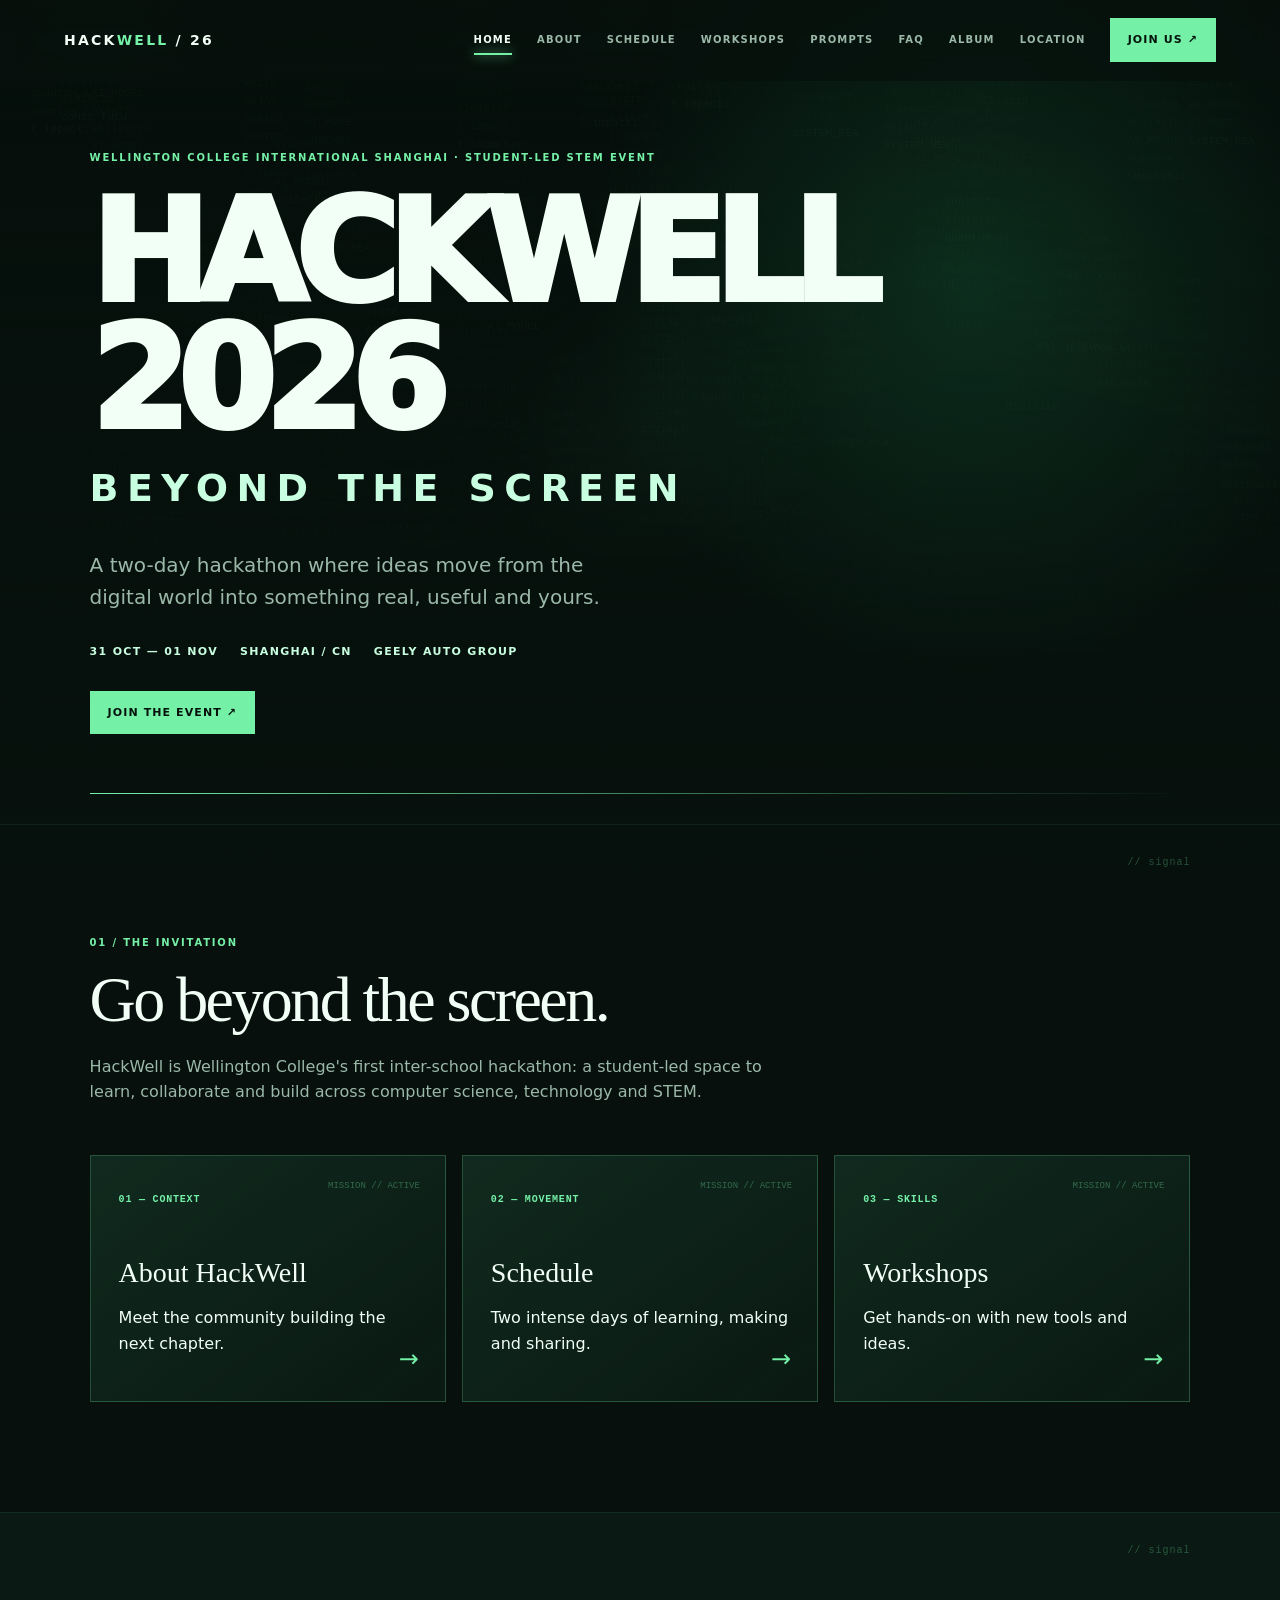
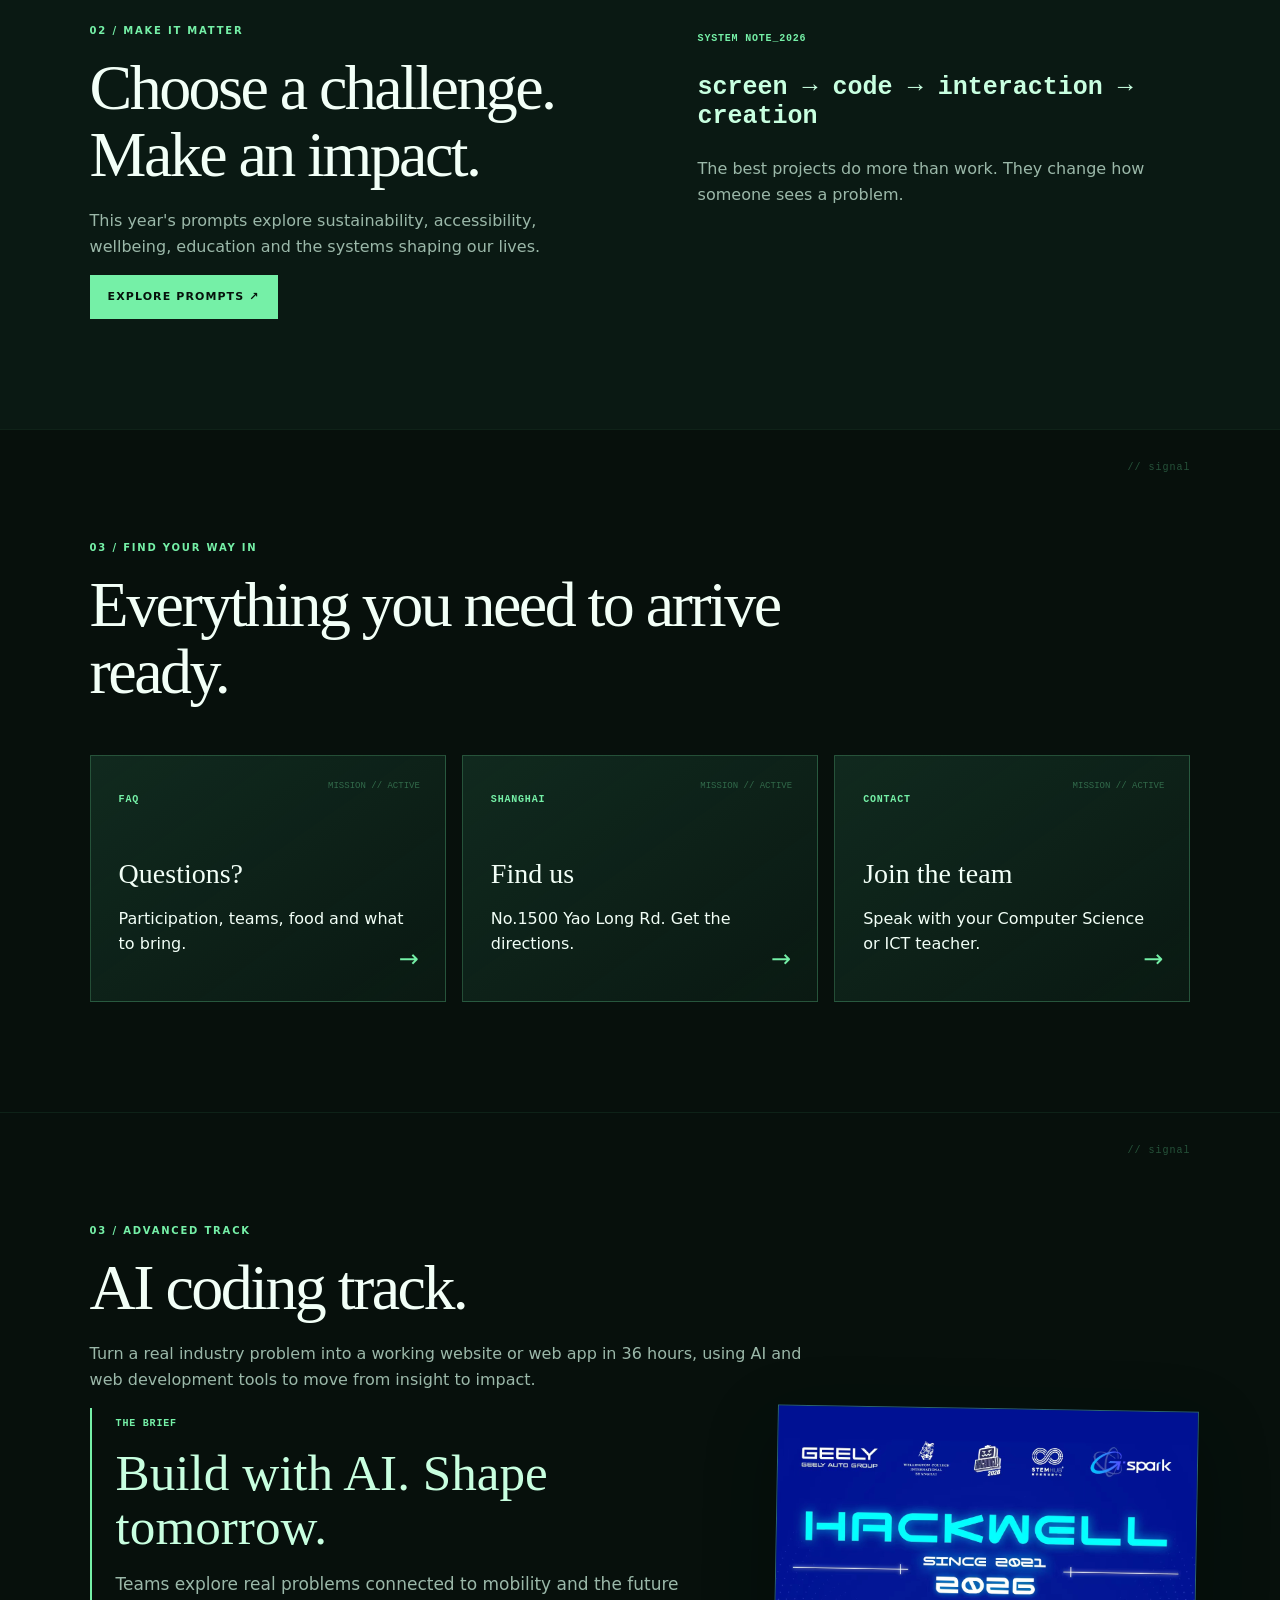
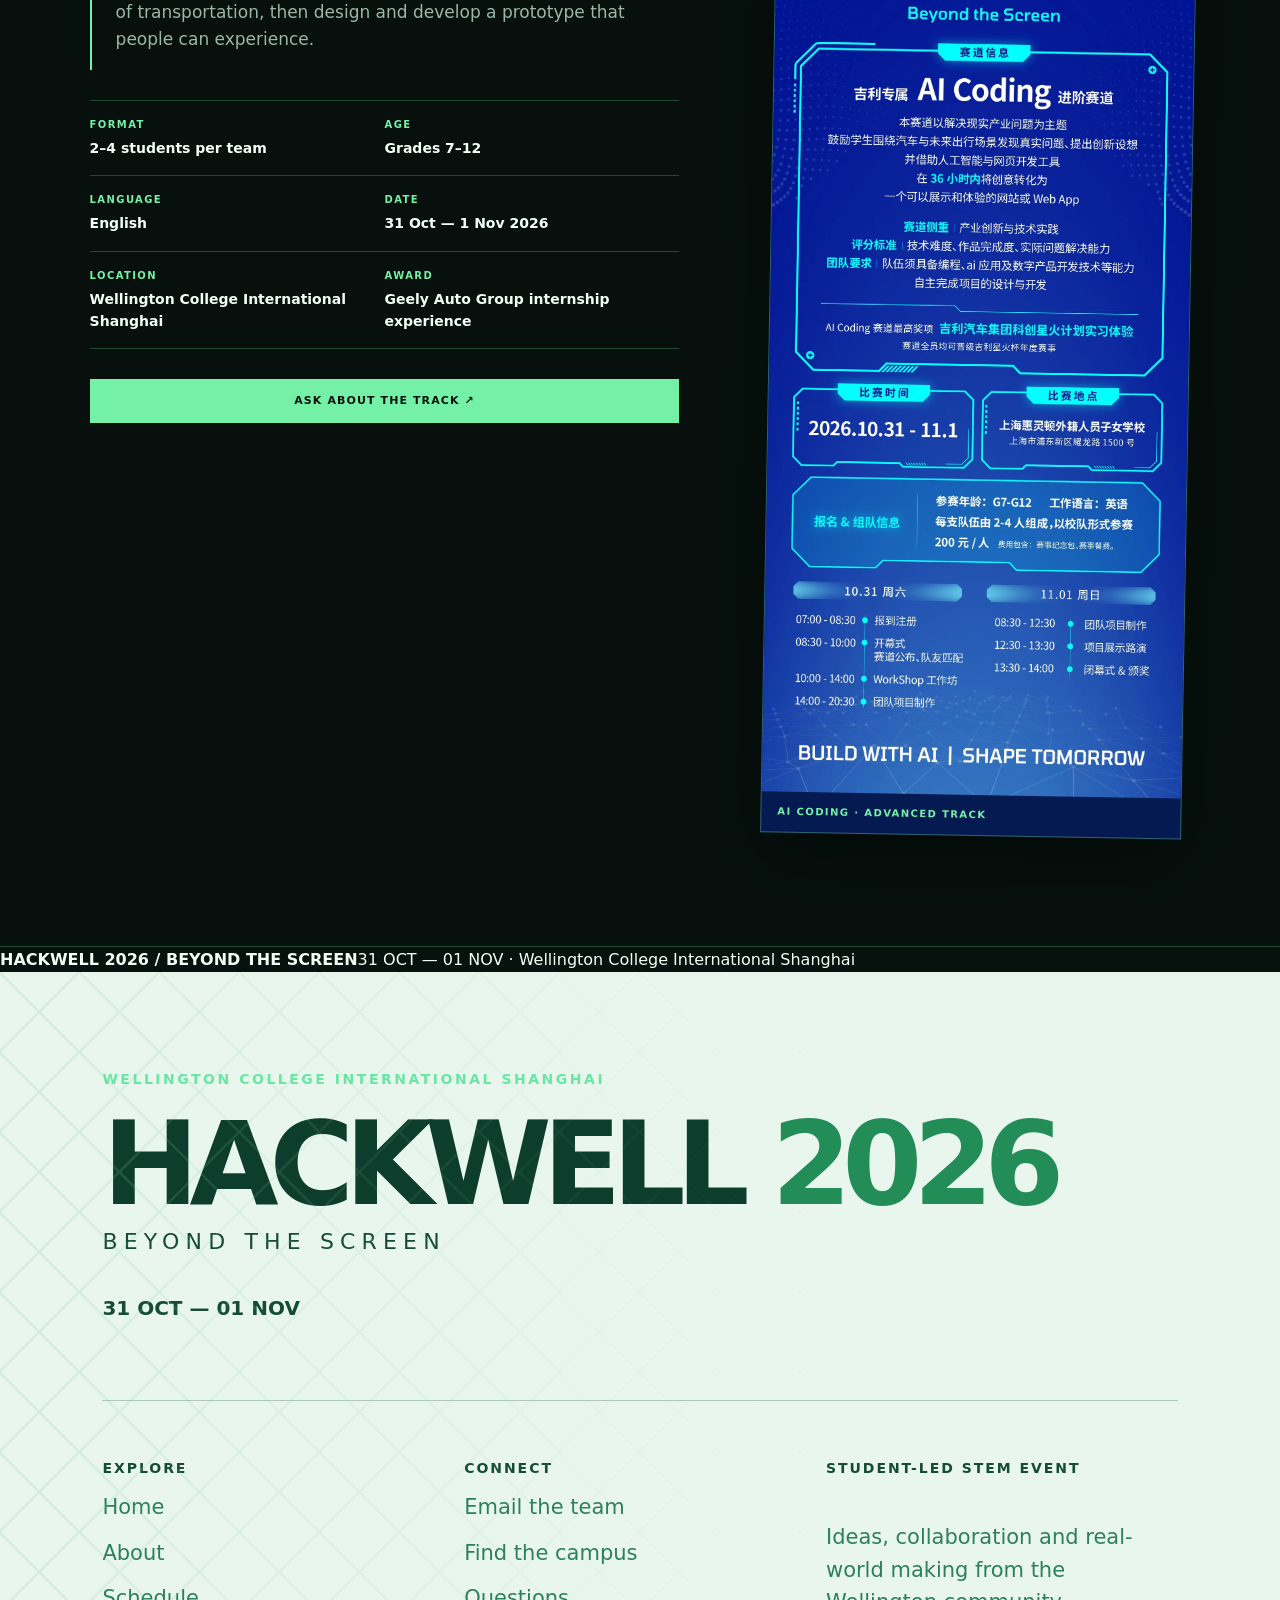
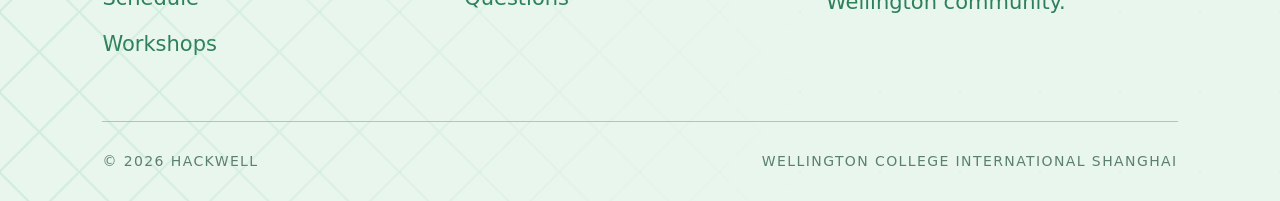
==== commit 2bee377c: "Add AI coding track section" ====
--- a/index.html
+++ b/index.html
@@ -1 +1 @@
-<!doctype html><html lang="en"><head><meta charset="utf-8"><meta name="viewport" content="width=device-width,initial-scale=1"><title>Hackwell 2026 — Beyond the Screen</title><link rel="stylesheet" href="css/site.css"><script src="script.js" defer></script><link rel="icon" type="image/png" href="img/wellington-crest.png"></head><body><nav class="site-nav"><a class="brand" href="./">HACK<span>WELL</span> / 26</a><button class="menu-toggle" aria-label="Open navigation" aria-expanded="false">☰</button><div class="nav-links"><a class="active" href="./">HOME</a><a href="/about/">ABOUT</a><a href="/schedule/">SCHEDULE</a><a href="/workshops/">WORKSHOPS</a><a href="/prompts/">PROMPTS</a><a href="/faq/">FAQ</a><a href="/album/">ALBUM</a><a href="/location/">LOCATION</a></div><a class="nav-cta" href="mailto:wellHackteam.wcis@wellingtoncollege.cn">JOIN US ↗</a></nav><main><section class="hero"><div class="hero-content"><div class="eyebrow">Wellington College International Shanghai · Student-led STEM event</div><h1>HACKWELL 2026</h1><h2>BEYOND THE SCREEN</h2><p>A two-day hackathon where ideas move from the digital world into something real, useful and yours.</p><div class="hero-meta"><span>31 OCT — 01 NOV</span><span>SHANGHAI / CN</span><span>GEELY AUTO GROUP</span></div><a class="button" href="mailto:wellHackteam.wcis@wellingtoncollege.cn">JOIN THE EVENT ↗</a></div></section><section class="section"><div class="section-header"><div class="eyebrow">01 / THE INVITATION</div><h2>Go beyond the screen.</h2><p class="muted">HackWell is Wellington College's first inter-school hackathon: a student-led space to learn, collaborate and build across computer science, technology and STEM.</p></div><div class="grid"><a class="card" href="/about/"><span class="number">01 — CONTEXT</span><h3>About HackWell</h3><p>Meet the community building the next chapter.</p></a><a class="card" href="/schedule/"><span class="number">02 — MOVEMENT</span><h3>Schedule</h3><p>Two intense days of learning, making and sharing.</p></a><a class="card" href="/workshops/"><span class="number">03 — SKILLS</span><h3>Workshops</h3><p>Get hands-on with new tools and ideas.</p></a></div></section><section class="section" style="background:#0a1913"><div class="split"><div><div class="eyebrow">02 / MAKE IT MATTER</div><h2>Choose a challenge. Make an impact.</h2><p class="muted">This year's prompts explore sustainability, accessibility, wellbeing, education and the systems shaping our lives.</p><a class="button" href="/prompts/">EXPLORE PROMPTS ↗</a></div><div class="panel"><span class="number">SYSTEM NOTE_2026</span><p style="font:700 25px monospace;color:var(--mint)">screen → code → interaction → creation</p><p class="muted">The best projects do more than work. They change how someone sees a problem.</p></div></div></section><section class="section"><div class="section-header"><div class="eyebrow">03 / FIND YOUR WAY IN</div><h2>Everything you need to arrive ready.</h2></div><div class="grid"><a class="card" href="/faq/"><span class="number">FAQ</span><h3>Questions?</h3><p>Participation, teams, food and what to bring.</p></a><a class="card" href="/location/"><span class="number">SHANGHAI</span><h3>Find us</h3><p>No.1500 Yao Long Rd. Get the directions.</p></a><a class="card" href="mailto:wellHackteam.wcis@wellingtoncollege.cn"><span class="number">CONTACT</span><h3>Join the team</h3><p>Speak with your Computer Science or ICT teacher.</p></a></div></section></main><footer class="footer"><strong>HACKWELL 2026 / BEYOND THE SCREEN</strong><span>31 OCT — 01 NOV · <a href="https://shanghai.wellingtoncollege.cn/">Wellington College International Shanghai</a></span></footer><script src="script.js"></script><footer class="site-footer"><div class="footer-inner"><div><div class="eyebrow">HACKWELL 2026 / BEYOND THE SCREEN</div><p>31 OCT — 01 NOV · Wellington College International Shanghai</p></div><div class="footer-links"><a href="/about/">About</a><a href="/schedule/">Schedule</a><a href="/location/">Location</a></div><p class="footer-credit">© 2026 HackWell</p></div></footer></body></html>
+<!doctype html><html lang="en"><head><meta charset="utf-8"><meta name="viewport" content="width=device-width,initial-scale=1"><title>Hackwell 2026 — Beyond the Screen</title><link rel="stylesheet" href="css/site.css"><script src="script.js" defer></script><link rel="icon" type="image/png" href="img/wellington-crest.png"></head><body><nav class="site-nav"><a class="brand" href="./">HACK<span>WELL</span> / 26</a><button class="menu-toggle" aria-label="Open navigation" aria-expanded="false">☰</button><div class="nav-links"><a class="active" href="./">HOME</a><a href="/about/">ABOUT</a><a href="/schedule/">SCHEDULE</a><a href="/workshops/">WORKSHOPS</a><a href="/prompts/">PROMPTS</a><a href="/faq/">FAQ</a><a href="/album/">ALBUM</a><a href="/location/">LOCATION</a></div><a class="nav-cta" href="mailto:wellHackteam.wcis@wellingtoncollege.cn">JOIN US ↗</a></nav><main><section class="hero"><div class="hero-content"><div class="eyebrow">Wellington College International Shanghai · Student-led STEM event</div><h1>HACKWELL 2026</h1><h2>BEYOND THE SCREEN</h2><p>A two-day hackathon where ideas move from the digital world into something real, useful and yours.</p><div class="hero-meta"><span>31 OCT — 01 NOV</span><span>SHANGHAI / CN</span><span>GEELY AUTO GROUP</span></div><a class="button" href="mailto:wellHackteam.wcis@wellingtoncollege.cn">JOIN THE EVENT ↗</a></div></section><section class="section"><div class="section-header"><div class="eyebrow">01 / THE INVITATION</div><h2>Go beyond the screen.</h2><p class="muted">HackWell is Wellington College's first inter-school hackathon: a student-led space to learn, collaborate and build across computer science, technology and STEM.</p></div><div class="grid"><a class="card" href="/about/"><span class="number">01 — CONTEXT</span><h3>About HackWell</h3><p>Meet the community building the next chapter.</p></a><a class="card" href="/schedule/"><span class="number">02 — MOVEMENT</span><h3>Schedule</h3><p>Two intense days of learning, making and sharing.</p></a><a class="card" href="/workshops/"><span class="number">03 — SKILLS</span><h3>Workshops</h3><p>Get hands-on with new tools and ideas.</p></a></div></section><section class="section" style="background:#0a1913"><div class="split"><div><div class="eyebrow">02 / MAKE IT MATTER</div><h2>Choose a challenge. Make an impact.</h2><p class="muted">This year's prompts explore sustainability, accessibility, wellbeing, education and the systems shaping our lives.</p><a class="button" href="/prompts/">EXPLORE PROMPTS ↗</a></div><div class="panel"><span class="number">SYSTEM NOTE_2026</span><p style="font:700 25px monospace;color:var(--mint)">screen → code → interaction → creation</p><p class="muted">The best projects do more than work. They change how someone sees a problem.</p></div></div></section><section class="section"><div class="section-header"><div class="eyebrow">03 / FIND YOUR WAY IN</div><h2>Everything you need to arrive ready.</h2></div><div class="grid"><a class="card" href="/faq/"><span class="number">FAQ</span><h3>Questions?</h3><p>Participation, teams, food and what to bring.</p></a><a class="card" href="/location/"><span class="number">SHANGHAI</span><h3>Find us</h3><p>No.1500 Yao Long Rd. Get the directions.</p></a><a class="card" href="mailto:wellHackteam.wcis@wellingtoncollege.cn"><span class="number">CONTACT</span><h3>Join the team</h3><p>Speak with your Computer Science or ICT teacher.</p></a></div></section><section class="section ai-track" id="ai-coding-track"><div class="section-header"><div class="eyebrow">03 / ADVANCED TRACK</div><h2>AI coding track.</h2><p class="muted">Turn a real industry problem into a working website or web app in 36 hours, using AI and web development tools to move from insight to impact.</p></div><div class="ai-track-grid"><div class="ai-track-copy"><div class="ai-track-panel"><span class="number">THE BRIEF</span><h3>Build with AI. Shape tomorrow.</h3><p>Teams explore real problems connected to mobility and the future of transportation, then design and develop a prototype that people can experience.</p></div><div class="ai-track-facts"><div><span>FORMAT</span><strong>2–4 students per team</strong></div><div><span>AGE</span><strong>Grades 7–12</strong></div><div><span>LANGUAGE</span><strong>English</strong></div><div><span>DATE</span><strong>31 Oct — 1 Nov 2026</strong></div><div><span>LOCATION</span><strong>Wellington College International Shanghai</strong></div><div><span>AWARD</span><strong>Geely Auto Group internship experience</strong></div></div><a class="button" href="mailto:wellHackteam.wcis@wellingtoncollege.cn">ASK ABOUT THE TRACK ↗</a></div><figure class="ai-track-poster"><img src="img/ai-coding-track.jpg" alt="HackWell 2026 AI Coding advanced track poster" loading="lazy"><figcaption>AI Coding · Advanced track</figcaption></figure></div></section></main><footer class="footer"><strong>HACKWELL 2026 / BEYOND THE SCREEN</strong><span>31 OCT — 01 NOV · <a href="https://shanghai.wellingtoncollege.cn/">Wellington College International Shanghai</a></span></footer><script src="script.js"></script><footer class="site-footer"><div class="footer-inner"><div><div class="eyebrow">HACKWELL 2026 / BEYOND THE SCREEN</div><p>31 OCT — 01 NOV · Wellington College International Shanghai</p></div><div class="footer-links"><a href="/about/">About</a><a href="/schedule/">Schedule</a><a href="/location/">Location</a></div><p class="footer-credit">© 2026 HackWell</p></div></footer></body></html>
--- a/css/site.css
+++ b/css/site.css
@@ -1 +1 @@
-:root{--bg:#07110d;--panel:#0d2118;--panel-2:#112c20;--green:#75f0a7;--mint:#c8ffe0;--muted:#9bb8a9;--line:rgba(117,240,167,.24);--white:#f2fff7;--serif:Georgia,'Times New Roman',serif;--sans:Inter,ui-sans-serif,system-ui,-apple-system,BlinkMacSystemFont,'Segoe UI',sans-serif;--pointer-x:50%;--pointer-y:50%}*{box-sizing:border-box}html{scroll-behavior:smooth}body{margin:0;background:var(--bg);color:var(--white);font-family:var(--sans);line-height:1.6;overflow-x:hidden}body:before{content:'';position:fixed;inset:0;z-index:-1;pointer-events:none;background:radial-gradient(240px circle at var(--pointer-x) var(--pointer-y),rgba(117,240,167,.08),transparent 70%)}a{color:inherit;text-decoration:none}.code-rain{position:fixed;inset:0;z-index:-2;pointer-events:none;opacity:.82}.site-nav{position:fixed;z-index:20;inset:0 0 auto;display:flex;align-items:center;gap:24px;padding:18px 5vw;background:rgba(7,17,13,.72);backdrop-filter:blur(16px);border-bottom:1px solid transparent;transition:.3s}.site-nav.scrolled{background:rgba(7,17,13,.96);border-color:var(--line)}.brand{margin-right:auto;font-size:14px;font-weight:900;letter-spacing:.16em;white-space:nowrap}.brand span,.hero h1 span,.page-hero h1 span,.site-footer h2 span{color:var(--green)}.nav-links{display:flex;align-items:center;gap:clamp(12px,2vw,25px);font-size:10px;font-weight:800;letter-spacing:.12em}.nav-links a{position:relative;color:var(--muted);padding:8px 0}.nav-links a:after{content:'';position:absolute;left:0;bottom:1px;width:0;height:2px;background:var(--green);box-shadow:0 0 12px var(--green);transition:.25s}.nav-links a:hover,.nav-links a.active{color:var(--white)}.nav-links a:hover:after,.nav-links a.active:after{width:100%}.nav-cta,.button{display:inline-flex;align-items:center;justify-content:center;gap:10px;background:var(--green);color:#06130c;padding:13px 18px;border:0;font-weight:900;letter-spacing:.1em;font-size:11px;cursor:pointer;transition:.25s}.nav-cta:hover,.button:hover{transform:translateY(-3px);box-shadow:0 10px 30px rgba(117,240,167,.25)}.menu-toggle{display:none;background:none;border:0;color:var(--green);font-size:25px;line-height:1}.hero,.page-hero{position:relative;display:flex;align-items:center;min-height:78vh;overflow:hidden;padding:150px 7vw 90px;background:radial-gradient(circle at 76% 35%,rgba(37,148,92,.22),transparent 35%),linear-gradient(180deg,rgba(7,17,13,.12),var(--bg))}.hero{min-height:90vh}.hero:after,.page-hero:after{content:'';position:absolute;inset:auto 7vw 30px;height:1px;background:linear-gradient(90deg,var(--green),transparent);transform-origin:left;animation:drawline 1.5s .8s both}.hero-content,.page-hero-content{max-width:880px;position:relative;z-index:1}.eyebrow{color:var(--green);font-size:10px;font-weight:900;letter-spacing:.18em;text-transform:uppercase}.hero h1,.page-hero h1{font-size:clamp(56px,11vw,150px);line-height:.9;letter-spacing:-.08em;margin:24px 0 15px;font-weight:950}.hero h1{animation:resolve 1.2s .25s both}.hero h2{font-size:clamp(20px,3vw,38px);letter-spacing:.22em;margin:0 0 30px;color:var(--mint);animation:rise .8s 1s both}.hero p{max-width:550px;color:var(--muted);font-size:clamp(16px,2vw,20px);animation:rise .8s 1.2s both}.hero-meta{display:flex;flex-wrap:wrap;gap:22px;margin:30px 0;color:var(--mint);font-size:11px;letter-spacing:.12em;font-weight:800;animation:rise .8s 1.35s both}.hero .button{animation:rise .8s 1.5s both}.page-hero{min-height:58vh;padding-bottom:80px}.page-hero h1{font-size:clamp(50px,9vw,120px);margin:20px 0}.section{position:relative;padding:110px 7vw;background:rgba(7,17,13,.86);border-top:1px solid rgba(117,240,167,.08)}.section:before{content:'// signal';position:absolute;right:7vw;top:32px;color:rgba(117,240,167,.3);font:10px ui-monospace,monospace;letter-spacing:.1em}.section-header{max-width:720px}.section h2,.split h2{font:normal clamp(32px,5vw,68px)/1.05 var(--serif);letter-spacing:-.04em;margin:15px 0 20px}.muted{color:var(--muted)}.grid{display:grid;grid-template-columns:repeat(3,1fr);gap:16px;margin-top:50px}.card{position:relative;display:block;min-height:220px;padding:28px;background:linear-gradient(145deg,rgba(17,44,32,.92),rgba(13,33,24,.55));border:1px solid var(--line);transition:transform .35s,border-color .35s,box-shadow .35s;overflow:hidden}.card:after{content:'→';position:absolute;right:26px;bottom:22px;color:var(--green);font-size:24px;transition:transform .35s}.card:hover{transform:translateY(-8px);border-color:var(--green);box-shadow:0 16px 40px rgba(21,132,76,.16)}.card:hover:after{transform:translateX(8px)}.card:before{content:'MISSION // ACTIVE';position:absolute;right:25px;top:25px;color:rgba(117,240,167,.35);font:9px ui-monospace,monospace}.card h3{font:normal 28px var(--serif);margin:48px 0 8px}.number,time{color:var(--green);font:700 10px ui-monospace,monospace;letter-spacing:.08em}.split{display:grid;grid-template-columns:1fr 1fr;gap:9vw;align-items:start}.split p{max-width:620px}.timeline{position:relative;padding-left:32px;border-left:1px solid var(--green)}.event{position:relative;padding:0 0 36px}.event:before{content:'';position:absolute;left:-38px;top:4px;width:10px;height:10px;background:var(--bg);border:1px solid var(--green);box-shadow:0 0 0 5px rgba(117,240,167,.08);transition:.3s}.event.visible:before{background:var(--green);box-shadow:0 0 18px var(--green)}.event h3{margin:7px 0 4px;font:normal 25px var(--serif)}.reveal{opacity:0;transform:translateY(35px);transition:opacity .8s ease,transform .8s ease}.reveal.visible{opacity:1;transform:none}.site-footer{position:relative;color:#123d29;background:#e8f5ec;padding:90px 7vw 25px;overflow:hidden}.site-footer:before{content:'';position:absolute;inset:0;opacity:.22;background:linear-gradient(135deg,transparent 0 48%,#84cda1 49% 50%,transparent 51%),linear-gradient(45deg,transparent 0 48%,#84cda1 49% 50%,transparent 51%);background-size:80px 80px;mask-image:linear-gradient(90deg,#000,transparent 65%)}.footer-inner{position:relative;max-width:1280px;margin:auto}.footer-lead{border-bottom:1px solid rgba(18,61,41,.25);padding-bottom:55px}.site-footer h2{font:900 clamp(44px,8vw,110px)/.9 var(--sans);letter-spacing:-.08em;margin:20px 0 13px}.site-footer h2 span{color:#268553}.footer-lead p{letter-spacing:.25em;margin:0 0 25px}.footer-columns{display:grid;grid-template-columns:1fr 1fr 1.4fr;gap:40px;padding:45px 0;border-bottom:1px solid rgba(18,61,41,.25)}.footer-columns div{display:flex;flex-direction:column;gap:9px}.footer-columns b{font-size:10px;letter-spacing:.16em;margin-bottom:8px}.footer-columns a{color:#26724b}.footer-columns a:hover{text-decoration:underline}.footer-note p{max-width:320px;color:#4e7862}.footer-bottom{display:flex;justify-content:space-between;gap:20px;padding-top:22px;font-size:10px;letter-spacing:.1em;color:#4e7862}@keyframes rise{from{opacity:0;transform:translateY(20px)}to{opacity:1;transform:none}}@keyframes resolve{from{opacity:0;filter:blur(12px);transform:translateY(18px);letter-spacing:.12em}to{opacity:1;filter:none;transform:none;letter-spacing:-.08em}}@keyframes drawline{from{transform:scaleX(0)}to{transform:scaleX(1)}}@media(max-width:800px){.site-nav{padding:15px 5vw}.menu-toggle{display:block;order:2}.nav-cta{display:none}.nav-links{position:absolute;top:100%;left:0;right:0;display:none;flex-direction:column;align-items:flex-start;padding:20px 7vw;background:rgba(7,17,13,.98);border-bottom:1px solid var(--line)}.nav-links.open{display:flex}.hero,.page-hero{padding:130px 6vw 75px}.grid,.split,.footer-columns{grid-template-columns:1fr;gap:18px}.section{padding:80px 6vw}.section:before{display:none}.hero-meta{gap:12px;flex-direction:column}.card{min-height:190px}.footer-bottom{flex-direction:column;gap:8px}.site-footer{padding:70px 6vw 22px}}@media(prefers-reduced-motion:reduce){*,*:before,*:after{animation-duration:.01ms!important;transition-duration:.01ms!important;scroll-behavior:auto!important}.reveal{opacity:1;transform:none}}
+:root{--bg:#07110d;--panel:#0d2118;--panel-2:#112c20;--green:#75f0a7;--mint:#c8ffe0;--muted:#9bb8a9;--line:rgba(117,240,167,.24);--white:#f2fff7;--serif:Georgia,'Times New Roman',serif;--sans:Inter,ui-sans-serif,system-ui,-apple-system,BlinkMacSystemFont,'Segoe UI',sans-serif;--pointer-x:50%;--pointer-y:50%}*{box-sizing:border-box}html{scroll-behavior:smooth}body{margin:0;background:var(--bg);color:var(--white);font-family:var(--sans);line-height:1.6;overflow-x:hidden}.ai-track{background:linear-gradient(135deg,rgba(13,33,24,.92),rgba(7,17,13,.98));border-top:1px solid var(--line);border-bottom:1px solid var(--line)}.ai-track-grid{display:grid;grid-template-columns:minmax(0,1.05fr) minmax(260px,.75fr);gap:clamp(32px,7vw,96px);align-items:start}.ai-track-copy{display:flex;flex-direction:column;gap:30px}.ai-track-panel{border-left:2px solid var(--green);padding-left:24px}.ai-track-panel h3{font-family:var(--serif);font-size:clamp(28px,4vw,54px);font-weight:400;line-height:1.05;margin:12px 0 18px;color:var(--mint)}.ai-track-panel p{max-width:620px;color:var(--muted);font-size:17px}.ai-track-facts{display:grid;grid-template-columns:repeat(2,minmax(0,1fr));gap:0;border-top:1px solid var(--line)}.ai-track-facts div{display:flex;flex-direction:column;gap:4px;padding:16px 14px 16px 0;border-bottom:1px solid var(--line)}.ai-track-facts span{color:var(--green);font-size:10px;font-weight:800;letter-spacing:.14em}.ai-track-facts strong{font-size:14px;font-weight:600;color:var(--white)}.ai-track-poster{margin:0;background:#061a52;border:1px solid rgba(117,240,167,.35);box-shadow:0 24px 70px rgba(0,0,0,.3);transform:rotate(1deg)}.ai-track-poster img{display:block;width:100%;height:auto}.ai-track-poster figcaption{padding:12px 16px;color:var(--green);font-size:10px;font-weight:800;letter-spacing:.14em;text-transform:uppercase}body:before{content:'';position:fixed;inset:0;z-index:-1;pointer-events:none;background:radial-gradient(240px circle at var(--pointer-x) var(--pointer-y),rgba(117,240,167,.08),transparent 70%)}a{color:inherit;text-decoration:none}.code-rain{position:fixed;inset:0;z-index:-2;pointer-events:none;opacity:.82}.site-nav{position:fixed;z-index:20;inset:0 0 auto;display:flex;align-items:center;gap:24px;padding:18px 5vw;background:rgba(7,17,13,.72);backdrop-filter:blur(16px);border-bottom:1px solid transparent;transition:.3s}.site-nav.scrolled{background:rgba(7,17,13,.96);border-color:var(--line)}.brand{margin-right:auto;font-size:14px;font-weight:900;letter-spacing:.16em;white-space:nowrap}.brand span,.hero h1 span,.page-hero h1 span,.site-footer h2 span{color:var(--green)}.nav-links{display:flex;align-items:center;gap:clamp(12px,2vw,25px);font-size:10px;font-weight:800;letter-spacing:.12em}.nav-links a{position:relative;color:var(--muted);padding:8px 0}.nav-links a:after{content:'';position:absolute;left:0;bottom:1px;width:0;height:2px;background:var(--green);box-shadow:0 0 12px var(--green);transition:.25s}.nav-links a:hover,.nav-links a.active{color:var(--white)}.nav-links a:hover:after,.nav-links a.active:after{width:100%}.nav-cta,.button{display:inline-flex;align-items:center;justify-content:center;gap:10px;background:var(--green);color:#06130c;padding:13px 18px;border:0;font-weight:900;letter-spacing:.1em;font-size:11px;cursor:pointer;transition:.25s}.nav-cta:hover,.button:hover{transform:translateY(-3px);box-shadow:0 10px 30px rgba(117,240,167,.25)}.menu-toggle{display:none;background:none;border:0;color:var(--green);font-size:25px;line-height:1}.hero,.page-hero{position:relative;display:flex;align-items:center;min-height:78vh;overflow:hidden;padding:150px 7vw 90px;background:radial-gradient(circle at 76% 35%,rgba(37,148,92,.22),transparent 35%),linear-gradient(180deg,rgba(7,17,13,.12),var(--bg))}.hero{min-height:90vh}.hero:after,.page-hero:after{content:'';position:absolute;inset:auto 7vw 30px;height:1px;background:linear-gradient(90deg,var(--green),transparent);transform-origin:left;animation:drawline 1.5s .8s both}.hero-content,.page-hero-content{max-width:880px;position:relative;z-index:1}.eyebrow{color:var(--green);font-size:10px;font-weight:900;letter-spacing:.18em;text-transform:uppercase}.hero h1,.page-hero h1{font-size:clamp(56px,11vw,150px);line-height:.9;letter-spacing:-.08em;margin:24px 0 15px;font-weight:950}.hero h1{animation:resolve 1.2s .25s both}.hero h2{font-size:clamp(20px,3vw,38px);letter-spacing:.22em;margin:0 0 30px;color:var(--mint);animation:rise .8s 1s both}.hero p{max-width:550px;color:var(--muted);font-size:clamp(16px,2vw,20px);animation:rise .8s 1.2s both}.hero-meta{display:flex;flex-wrap:wrap;gap:22px;margin:30px 0;color:var(--mint);font-size:11px;letter-spacing:.12em;font-weight:800;animation:rise .8s 1.35s both}.hero .button{animation:rise .8s 1.5s both}.page-hero{min-height:58vh;padding-bottom:80px}.page-hero h1{font-size:clamp(50px,9vw,120px);margin:20px 0}.section{position:relative;padding:110px 7vw;background:rgba(7,17,13,.86);border-top:1px solid rgba(117,240,167,.08)}.section:before{content:'// signal';position:absolute;right:7vw;top:32px;color:rgba(117,240,167,.3);font:10px ui-monospace,monospace;letter-spacing:.1em}.section-header{max-width:720px}.section h2,.split h2{font:normal clamp(32px,5vw,68px)/1.05 var(--serif);letter-spacing:-.04em;margin:15px 0 20px}.muted{color:var(--muted)}.grid{display:grid;grid-template-columns:repeat(3,1fr);gap:16px;margin-top:50px}.card{position:relative;display:block;min-height:220px;padding:28px;background:linear-gradient(145deg,rgba(17,44,32,.92),rgba(13,33,24,.55));border:1px solid var(--line);transition:transform .35s,border-color .35s,box-shadow .35s;overflow:hidden}.card:after{content:'→';position:absolute;right:26px;bottom:22px;color:var(--green);font-size:24px;transition:transform .35s}.card:hover{transform:translateY(-8px);border-color:var(--green);box-shadow:0 16px 40px rgba(21,132,76,.16)}.card:hover:after{transform:translateX(8px)}.card:before{content:'MISSION // ACTIVE';position:absolute;right:25px;top:25px;color:rgba(117,240,167,.35);font:9px ui-monospace,monospace}.card h3{font:normal 28px var(--serif);margin:48px 0 8px}.number,time{color:var(--green);font:700 10px ui-monospace,monospace;letter-spacing:.08em}.split{display:grid;grid-template-columns:1fr 1fr;gap:9vw;align-items:start}.split p{max-width:620px}.timeline{position:relative;padding-left:32px;border-left:1px solid var(--green)}.event{position:relative;padding:0 0 36px}.event:before{content:'';position:absolute;left:-38px;top:4px;width:10px;height:10px;background:var(--bg);border:1px solid var(--green);box-shadow:0 0 0 5px rgba(117,240,167,.08);transition:.3s}.event.visible:before{background:var(--green);box-shadow:0 0 18px var(--green)}.event h3{margin:7px 0 4px;font:normal 25px var(--serif)}.reveal{opacity:0;transform:translateY(35px);transition:opacity .8s ease,transform .8s ease}.reveal.visible{opacity:1;transform:none}.site-footer{position:relative;color:#123d29;background:#e8f5ec;padding:90px 7vw 25px;overflow:hidden}.site-footer:before{content:'';position:absolute;inset:0;opacity:.22;background:linear-gradient(135deg,transparent 0 48%,#84cda1 49% 50%,transparent 51%),linear-gradient(45deg,transparent 0 48%,#84cda1 49% 50%,transparent 51%);background-size:80px 80px;mask-image:linear-gradient(90deg,#000,transparent 65%)}.footer-inner{position:relative;max-width:1280px;margin:auto}.footer-lead{border-bottom:1px solid rgba(18,61,41,.25);padding-bottom:55px}.site-footer h2{font:900 clamp(44px,8vw,110px)/.9 var(--sans);letter-spacing:-.08em;margin:20px 0 13px}.site-footer h2 span{color:#268553}.footer-lead p{letter-spacing:.25em;margin:0 0 25px}.footer-columns{display:grid;grid-template-columns:1fr 1fr 1.4fr;gap:40px;padding:45px 0;border-bottom:1px solid rgba(18,61,41,.25)}.footer-columns div{display:flex;flex-direction:column;gap:9px}.footer-columns b{font-size:10px;letter-spacing:.16em;margin-bottom:8px}.footer-columns a{color:#26724b}.footer-columns a:hover{text-decoration:underline}.footer-note p{max-width:320px;color:#4e7862}.footer-bottom{display:flex;justify-content:space-between;gap:20px;padding-top:22px;font-size:10px;letter-spacing:.1em;color:#4e7862}@keyframes rise{from{opacity:0;transform:translateY(20px)}to{opacity:1;transform:none}}@keyframes resolve{from{opacity:0;filter:blur(12px);transform:translateY(18px);letter-spacing:.12em}to{opacity:1;filter:none;transform:none;letter-spacing:-.08em}}@keyframes drawline{from{transform:scaleX(0)}to{transform:scaleX(1)}}@media(max-width:800px){.site-nav{padding:15px 5vw}.menu-toggle{display:block;order:2}.nav-cta{display:none}.nav-links{position:absolute;top:100%;left:0;right:0;display:none;flex-direction:column;align-items:flex-start;padding:20px 7vw;background:rgba(7,17,13,.98);border-bottom:1px solid var(--line)}.nav-links.open{display:flex}.hero,.page-hero{padding:130px 6vw 75px}.grid,.split,.footer-columns{grid-template-columns:1fr;gap:18px}.section{padding:80px 6vw}.section:before{display:none}.hero-meta{gap:12px;flex-direction:column}.card{min-height:190px}.footer-bottom{flex-direction:column;gap:8px}.site-footer{padding:70px 6vw 22px}}@media(prefers-reduced-motion:reduce){*,*:before,*:after{animation-duration:.01ms!important;transition-duration:.01ms!important;scroll-behavior:auto!important}.reveal{opacity:1;transform:none}}
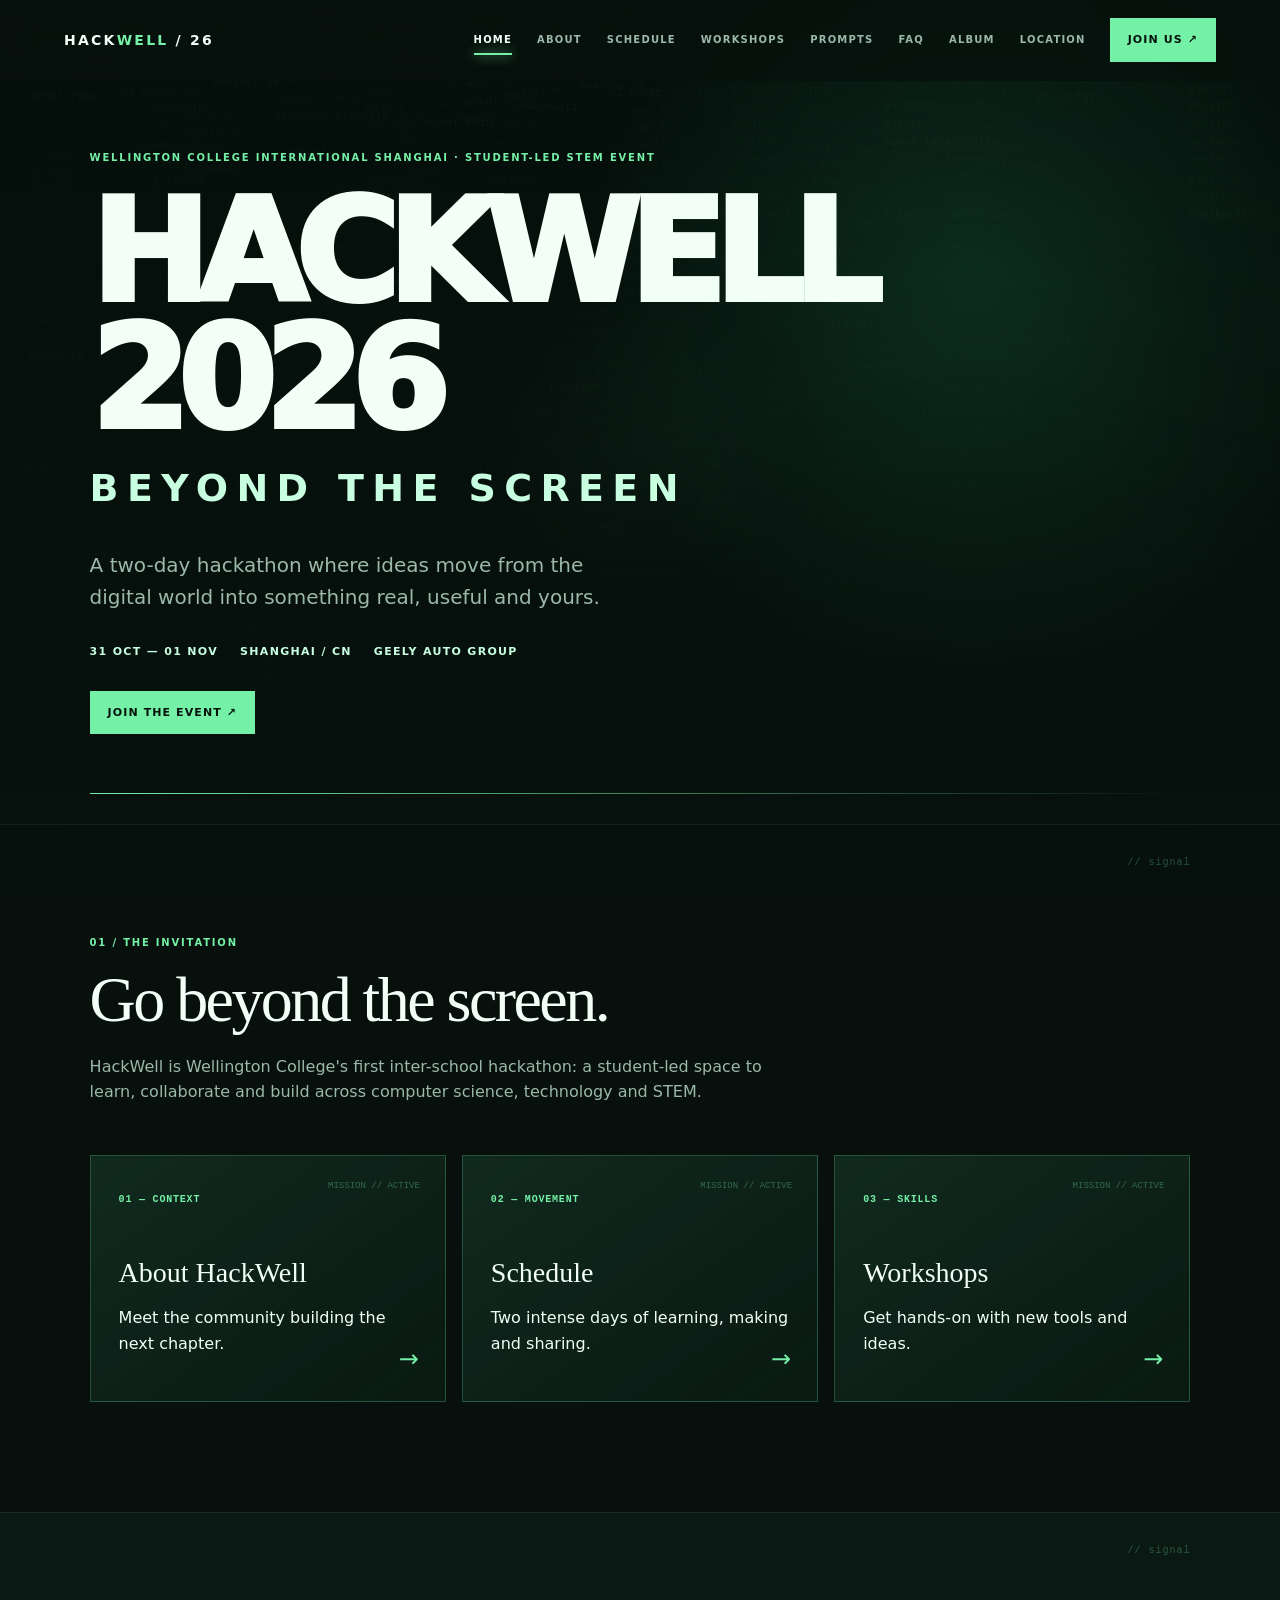
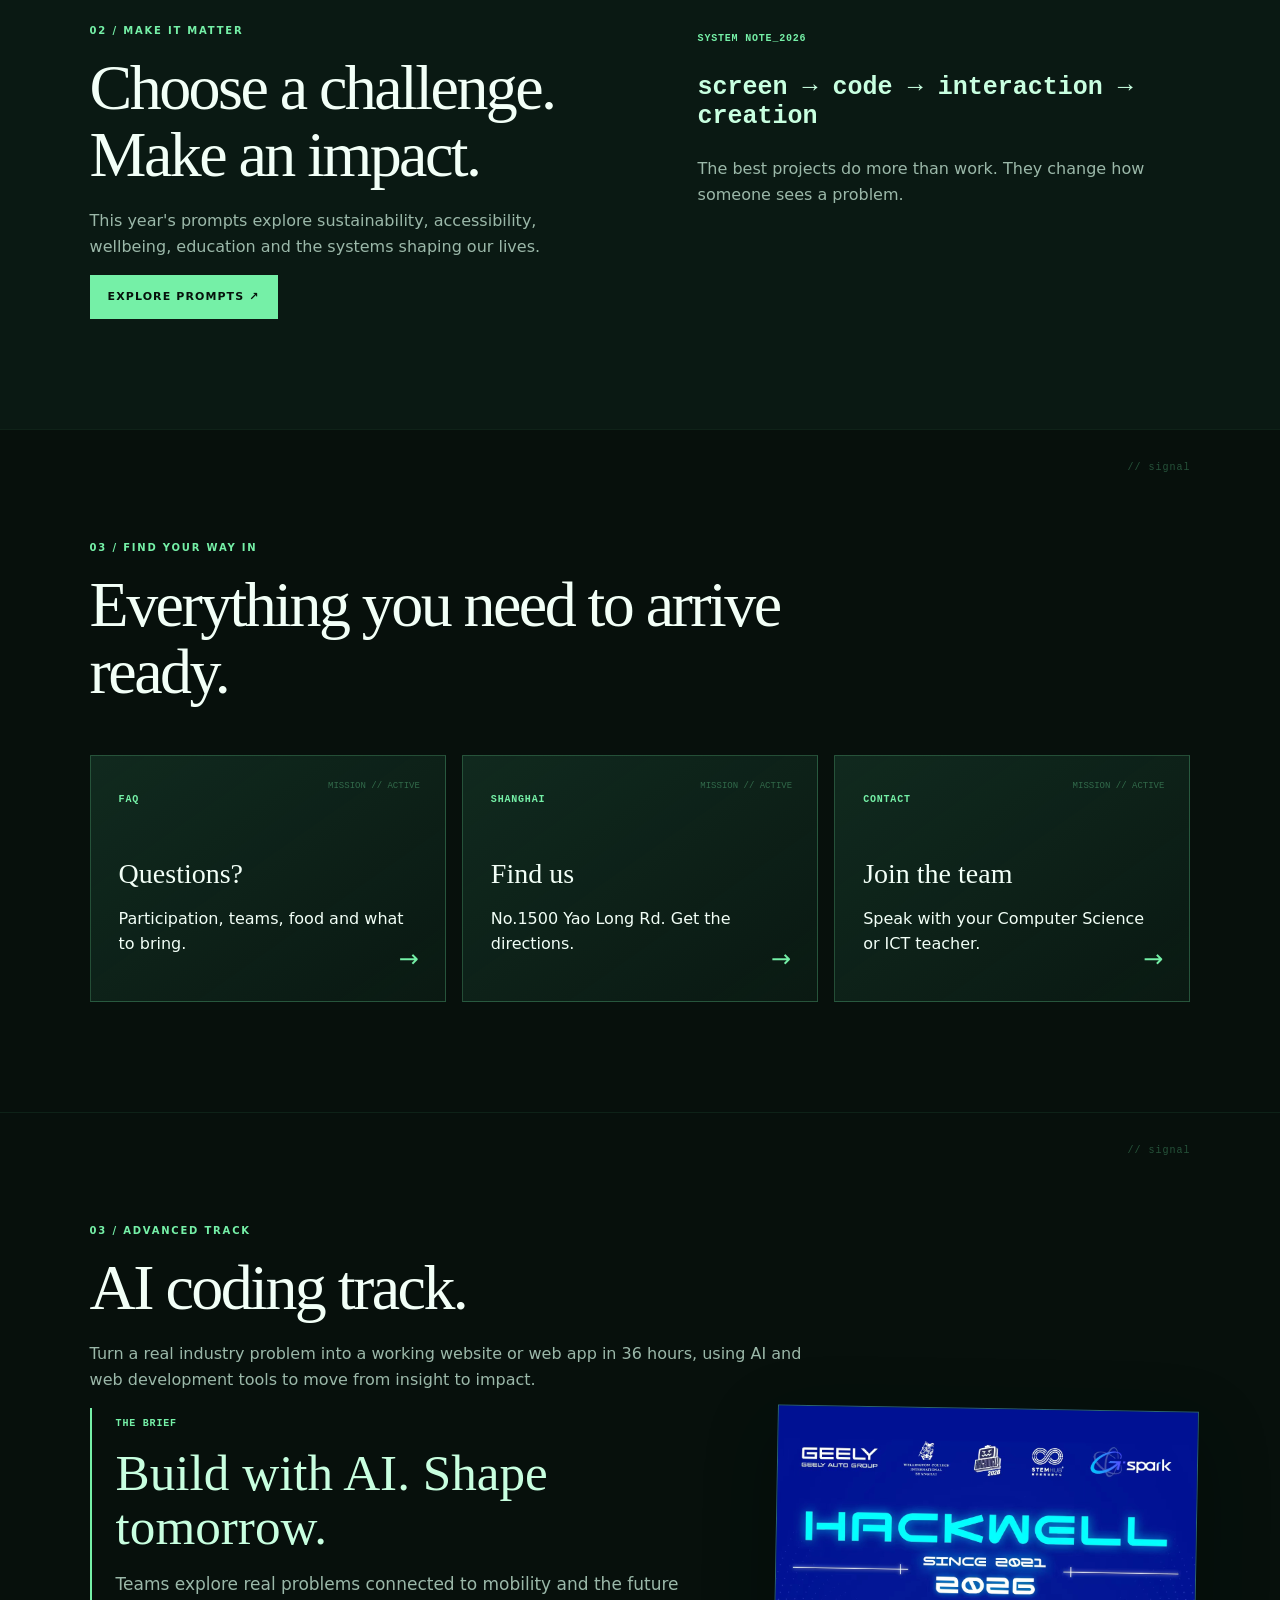
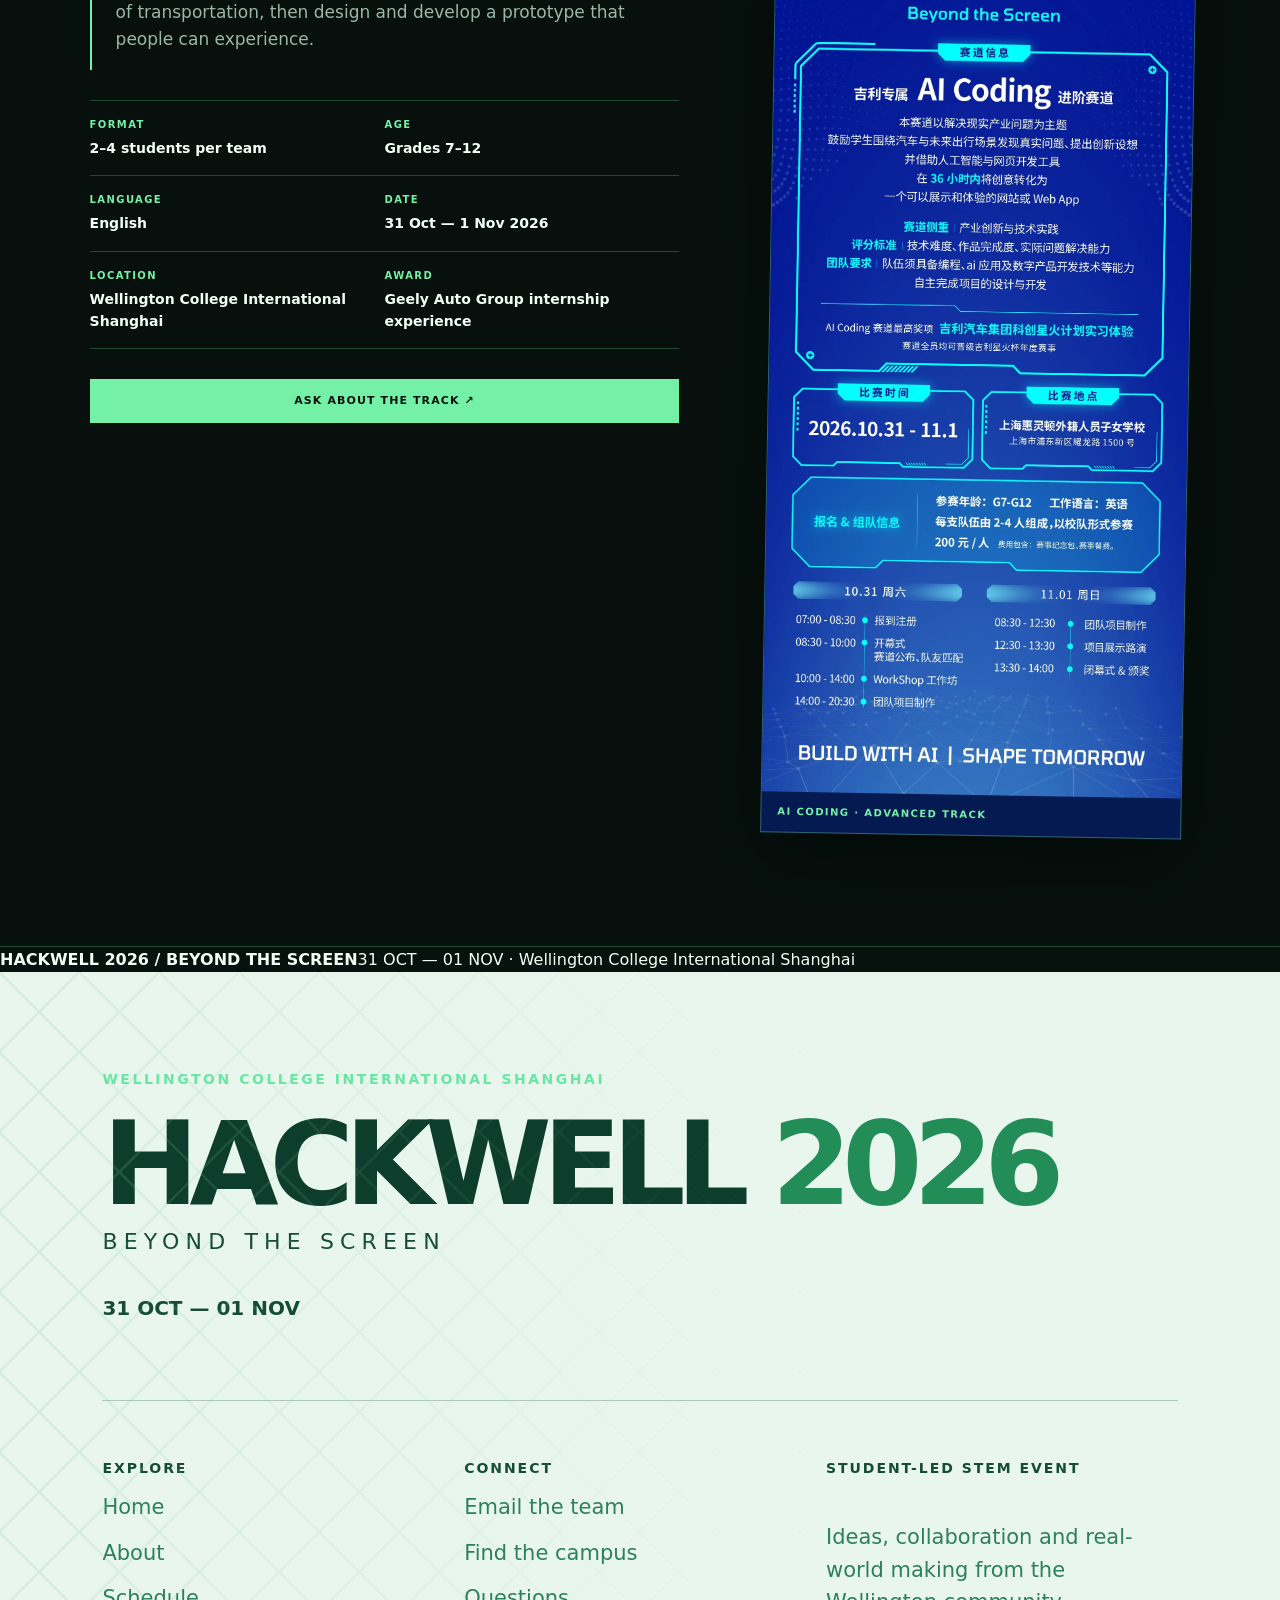
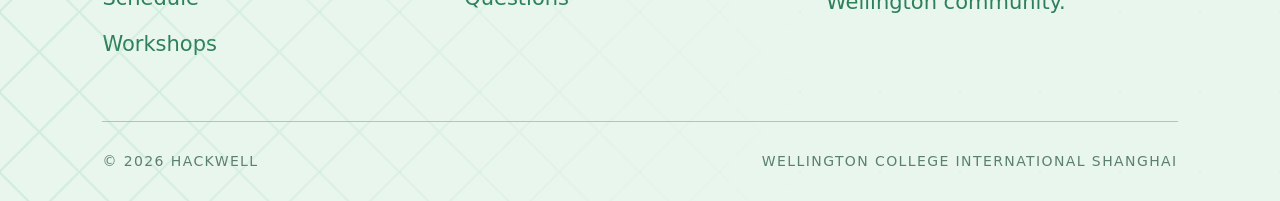
==== commit 7db5c796: "Update contact mailto address" ====
--- a/index.html
+++ b/index.html
@@ -1 +1 @@
-<!doctype html><html lang="en"><head><meta charset="utf-8"><meta name="viewport" content="width=device-width,initial-scale=1"><title>Hackwell 2026 — Beyond the Screen</title><link rel="stylesheet" href="css/site.css"><script src="script.js" defer></script><link rel="icon" type="image/png" href="img/wellington-crest.png"></head><body><nav class="site-nav"><a class="brand" href="./">HACK<span>WELL</span> / 26</a><button class="menu-toggle" aria-label="Open navigation" aria-expanded="false">☰</button><div class="nav-links"><a class="active" href="./">HOME</a><a href="/about/">ABOUT</a><a href="/schedule/">SCHEDULE</a><a href="/workshops/">WORKSHOPS</a><a href="/prompts/">PROMPTS</a><a href="/faq/">FAQ</a><a href="/album/">ALBUM</a><a href="/location/">LOCATION</a></div><a class="nav-cta" href="mailto:wellHackteam.wcis@wellingtoncollege.cn">JOIN US ↗</a></nav><main><section class="hero"><div class="hero-content"><div class="eyebrow">Wellington College International Shanghai · Student-led STEM event</div><h1>HACKWELL 2026</h1><h2>BEYOND THE SCREEN</h2><p>A two-day hackathon where ideas move from the digital world into something real, useful and yours.</p><div class="hero-meta"><span>31 OCT — 01 NOV</span><span>SHANGHAI / CN</span><span>GEELY AUTO GROUP</span></div><a class="button" href="mailto:wellHackteam.wcis@wellingtoncollege.cn">JOIN THE EVENT ↗</a></div></section><section class="section"><div class="section-header"><div class="eyebrow">01 / THE INVITATION</div><h2>Go beyond the screen.</h2><p class="muted">HackWell is Wellington College's first inter-school hackathon: a student-led space to learn, collaborate and build across computer science, technology and STEM.</p></div><div class="grid"><a class="card" href="/about/"><span class="number">01 — CONTEXT</span><h3>About HackWell</h3><p>Meet the community building the next chapter.</p></a><a class="card" href="/schedule/"><span class="number">02 — MOVEMENT</span><h3>Schedule</h3><p>Two intense days of learning, making and sharing.</p></a><a class="card" href="/workshops/"><span class="number">03 — SKILLS</span><h3>Workshops</h3><p>Get hands-on with new tools and ideas.</p></a></div></section><section class="section" style="background:#0a1913"><div class="split"><div><div class="eyebrow">02 / MAKE IT MATTER</div><h2>Choose a challenge. Make an impact.</h2><p class="muted">This year's prompts explore sustainability, accessibility, wellbeing, education and the systems shaping our lives.</p><a class="button" href="/prompts/">EXPLORE PROMPTS ↗</a></div><div class="panel"><span class="number">SYSTEM NOTE_2026</span><p style="font:700 25px monospace;color:var(--mint)">screen → code → interaction → creation</p><p class="muted">The best projects do more than work. They change how someone sees a problem.</p></div></div></section><section class="section"><div class="section-header"><div class="eyebrow">03 / FIND YOUR WAY IN</div><h2>Everything you need to arrive ready.</h2></div><div class="grid"><a class="card" href="/faq/"><span class="number">FAQ</span><h3>Questions?</h3><p>Participation, teams, food and what to bring.</p></a><a class="card" href="/location/"><span class="number">SHANGHAI</span><h3>Find us</h3><p>No.1500 Yao Long Rd. Get the directions.</p></a><a class="card" href="mailto:wellHackteam.wcis@wellingtoncollege.cn"><span class="number">CONTACT</span><h3>Join the team</h3><p>Speak with your Computer Science or ICT teacher.</p></a></div></section><section class="section ai-track" id="ai-coding-track"><div class="section-header"><div class="eyebrow">03 / ADVANCED TRACK</div><h2>AI coding track.</h2><p class="muted">Turn a real industry problem into a working website or web app in 36 hours, using AI and web development tools to move from insight to impact.</p></div><div class="ai-track-grid"><div class="ai-track-copy"><div class="ai-track-panel"><span class="number">THE BRIEF</span><h3>Build with AI. Shape tomorrow.</h3><p>Teams explore real problems connected to mobility and the future of transportation, then design and develop a prototype that people can experience.</p></div><div class="ai-track-facts"><div><span>FORMAT</span><strong>2–4 students per team</strong></div><div><span>AGE</span><strong>Grades 7–12</strong></div><div><span>LANGUAGE</span><strong>English</strong></div><div><span>DATE</span><strong>31 Oct — 1 Nov 2026</strong></div><div><span>LOCATION</span><strong>Wellington College International Shanghai</strong></div><div><span>AWARD</span><strong>Geely Auto Group internship experience</strong></div></div><a class="button" href="mailto:wellHackteam.wcis@wellingtoncollege.cn">ASK ABOUT THE TRACK ↗</a></div><figure class="ai-track-poster"><img src="img/ai-coding-track.jpg" alt="HackWell 2026 AI Coding advanced track poster" loading="lazy"><figcaption>AI Coding · Advanced track</figcaption></figure></div></section></main><footer class="footer"><strong>HACKWELL 2026 / BEYOND THE SCREEN</strong><span>31 OCT — 01 NOV · <a href="https://shanghai.wellingtoncollege.cn/">Wellington College International Shanghai</a></span></footer><script src="script.js"></script><footer class="site-footer"><div class="footer-inner"><div><div class="eyebrow">HACKWELL 2026 / BEYOND THE SCREEN</div><p>31 OCT — 01 NOV · Wellington College International Shanghai</p></div><div class="footer-links"><a href="/about/">About</a><a href="/schedule/">Schedule</a><a href="/location/">Location</a></div><p class="footer-credit">© 2026 HackWell</p></div></footer></body></html>
+<!doctype html><html lang="en"><head><meta charset="utf-8"><meta name="viewport" content="width=device-width,initial-scale=1"><title>Hackwell 2026 — Beyond the Screen</title><link rel="stylesheet" href="css/site.css"><script src="script.js" defer></script><link rel="icon" type="image/png" href="img/wellington-crest.png"></head><body><nav class="site-nav"><a class="brand" href="./">HACK<span>WELL</span> / 26</a><button class="menu-toggle" aria-label="Open navigation" aria-expanded="false">☰</button><div class="nav-links"><a class="active" href="./">HOME</a><a href="/about/">ABOUT</a><a href="/schedule/">SCHEDULE</a><a href="/workshops/">WORKSHOPS</a><a href="/prompts/">PROMPTS</a><a href="/faq/">FAQ</a><a href="/album/">ALBUM</a><a href="/location/">LOCATION</a></div><a class="nav-cta" href="mailto:Tobias.Oyugi@wellingtoncollege.cn">JOIN US ↗</a></nav><main><section class="hero"><div class="hero-content"><div class="eyebrow">Wellington College International Shanghai · Student-led STEM event</div><h1>HACKWELL 2026</h1><h2>BEYOND THE SCREEN</h2><p>A two-day hackathon where ideas move from the digital world into something real, useful and yours.</p><div class="hero-meta"><span>31 OCT — 01 NOV</span><span>SHANGHAI / CN</span><span>GEELY AUTO GROUP</span></div><a class="button" href="mailto:Tobias.Oyugi@wellingtoncollege.cn">JOIN THE EVENT ↗</a></div></section><section class="section"><div class="section-header"><div class="eyebrow">01 / THE INVITATION</div><h2>Go beyond the screen.</h2><p class="muted">HackWell is Wellington College's first inter-school hackathon: a student-led space to learn, collaborate and build across computer science, technology and STEM.</p></div><div class="grid"><a class="card" href="/about/"><span class="number">01 — CONTEXT</span><h3>About HackWell</h3><p>Meet the community building the next chapter.</p></a><a class="card" href="/schedule/"><span class="number">02 — MOVEMENT</span><h3>Schedule</h3><p>Two intense days of learning, making and sharing.</p></a><a class="card" href="/workshops/"><span class="number">03 — SKILLS</span><h3>Workshops</h3><p>Get hands-on with new tools and ideas.</p></a></div></section><section class="section" style="background:#0a1913"><div class="split"><div><div class="eyebrow">02 / MAKE IT MATTER</div><h2>Choose a challenge. Make an impact.</h2><p class="muted">This year's prompts explore sustainability, accessibility, wellbeing, education and the systems shaping our lives.</p><a class="button" href="/prompts/">EXPLORE PROMPTS ↗</a></div><div class="panel"><span class="number">SYSTEM NOTE_2026</span><p style="font:700 25px monospace;color:var(--mint)">screen → code → interaction → creation</p><p class="muted">The best projects do more than work. They change how someone sees a problem.</p></div></div></section><section class="section"><div class="section-header"><div class="eyebrow">03 / FIND YOUR WAY IN</div><h2>Everything you need to arrive ready.</h2></div><div class="grid"><a class="card" href="/faq/"><span class="number">FAQ</span><h3>Questions?</h3><p>Participation, teams, food and what to bring.</p></a><a class="card" href="/location/"><span class="number">SHANGHAI</span><h3>Find us</h3><p>No.1500 Yao Long Rd. Get the directions.</p></a><a class="card" href="mailto:Tobias.Oyugi@wellingtoncollege.cn"><span class="number">CONTACT</span><h3>Join the team</h3><p>Speak with your Computer Science or ICT teacher.</p></a></div></section><section class="section ai-track" id="ai-coding-track"><div class="section-header"><div class="eyebrow">03 / ADVANCED TRACK</div><h2>AI coding track.</h2><p class="muted">Turn a real industry problem into a working website or web app in 36 hours, using AI and web development tools to move from insight to impact.</p></div><div class="ai-track-grid"><div class="ai-track-copy"><div class="ai-track-panel"><span class="number">THE BRIEF</span><h3>Build with AI. Shape tomorrow.</h3><p>Teams explore real problems connected to mobility and the future of transportation, then design and develop a prototype that people can experience.</p></div><div class="ai-track-facts"><div><span>FORMAT</span><strong>2–4 students per team</strong></div><div><span>AGE</span><strong>Grades 7–12</strong></div><div><span>LANGUAGE</span><strong>English</strong></div><div><span>DATE</span><strong>31 Oct — 1 Nov 2026</strong></div><div><span>LOCATION</span><strong>Wellington College International Shanghai</strong></div><div><span>AWARD</span><strong>Geely Auto Group internship experience</strong></div></div><a class="button" href="mailto:Tobias.Oyugi@wellingtoncollege.cn">ASK ABOUT THE TRACK ↗</a></div><figure class="ai-track-poster"><img src="img/ai-coding-track.jpg" alt="HackWell 2026 AI Coding advanced track poster" loading="lazy"><figcaption>AI Coding · Advanced track</figcaption></figure></div></section></main><footer class="footer"><strong>HACKWELL 2026 / BEYOND THE SCREEN</strong><span>31 OCT — 01 NOV · <a href="https://shanghai.wellingtoncollege.cn/">Wellington College International Shanghai</a></span></footer><script src="script.js"></script><footer class="site-footer"><div class="footer-inner"><div><div class="eyebrow">HACKWELL 2026 / BEYOND THE SCREEN</div><p>31 OCT — 01 NOV · Wellington College International Shanghai</p></div><div class="footer-links"><a href="/about/">About</a><a href="/schedule/">Schedule</a><a href="/location/">Location</a></div><p class="footer-credit">© 2026 HackWell</p></div></footer></body></html>
